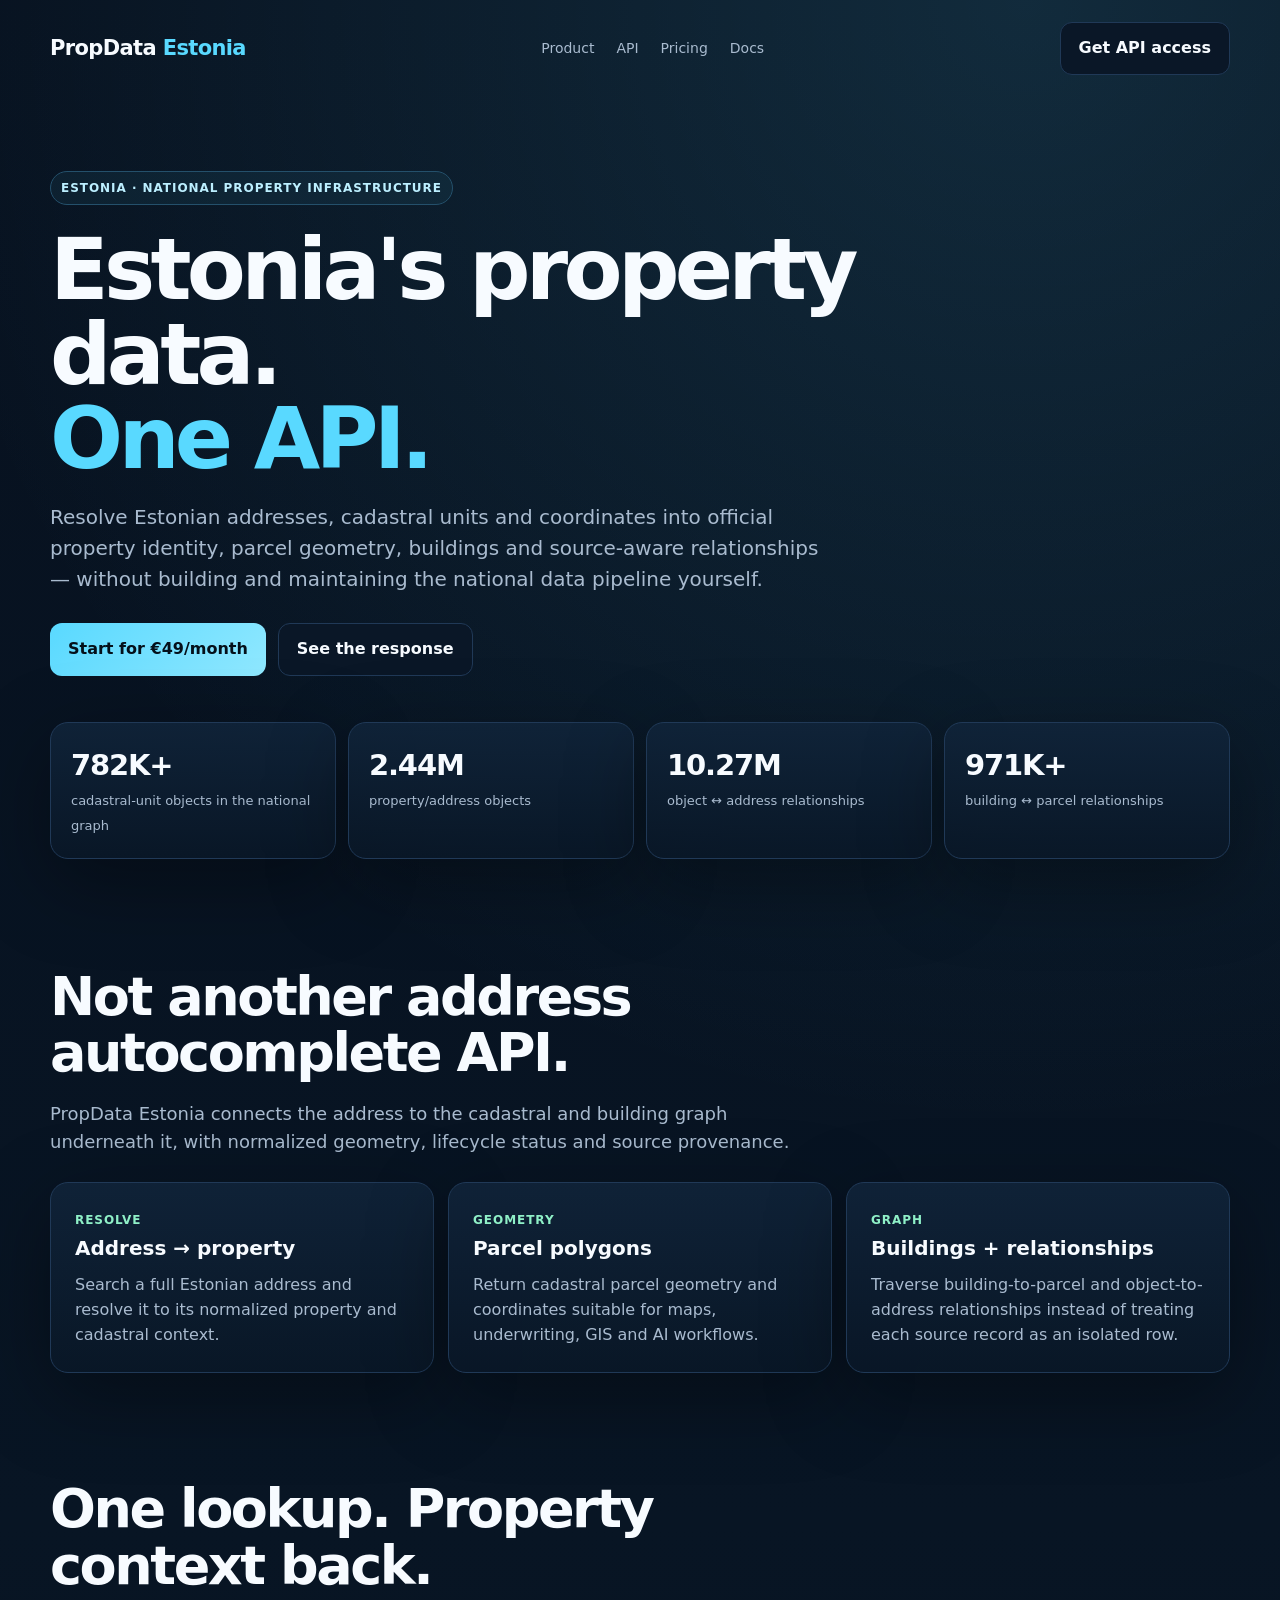
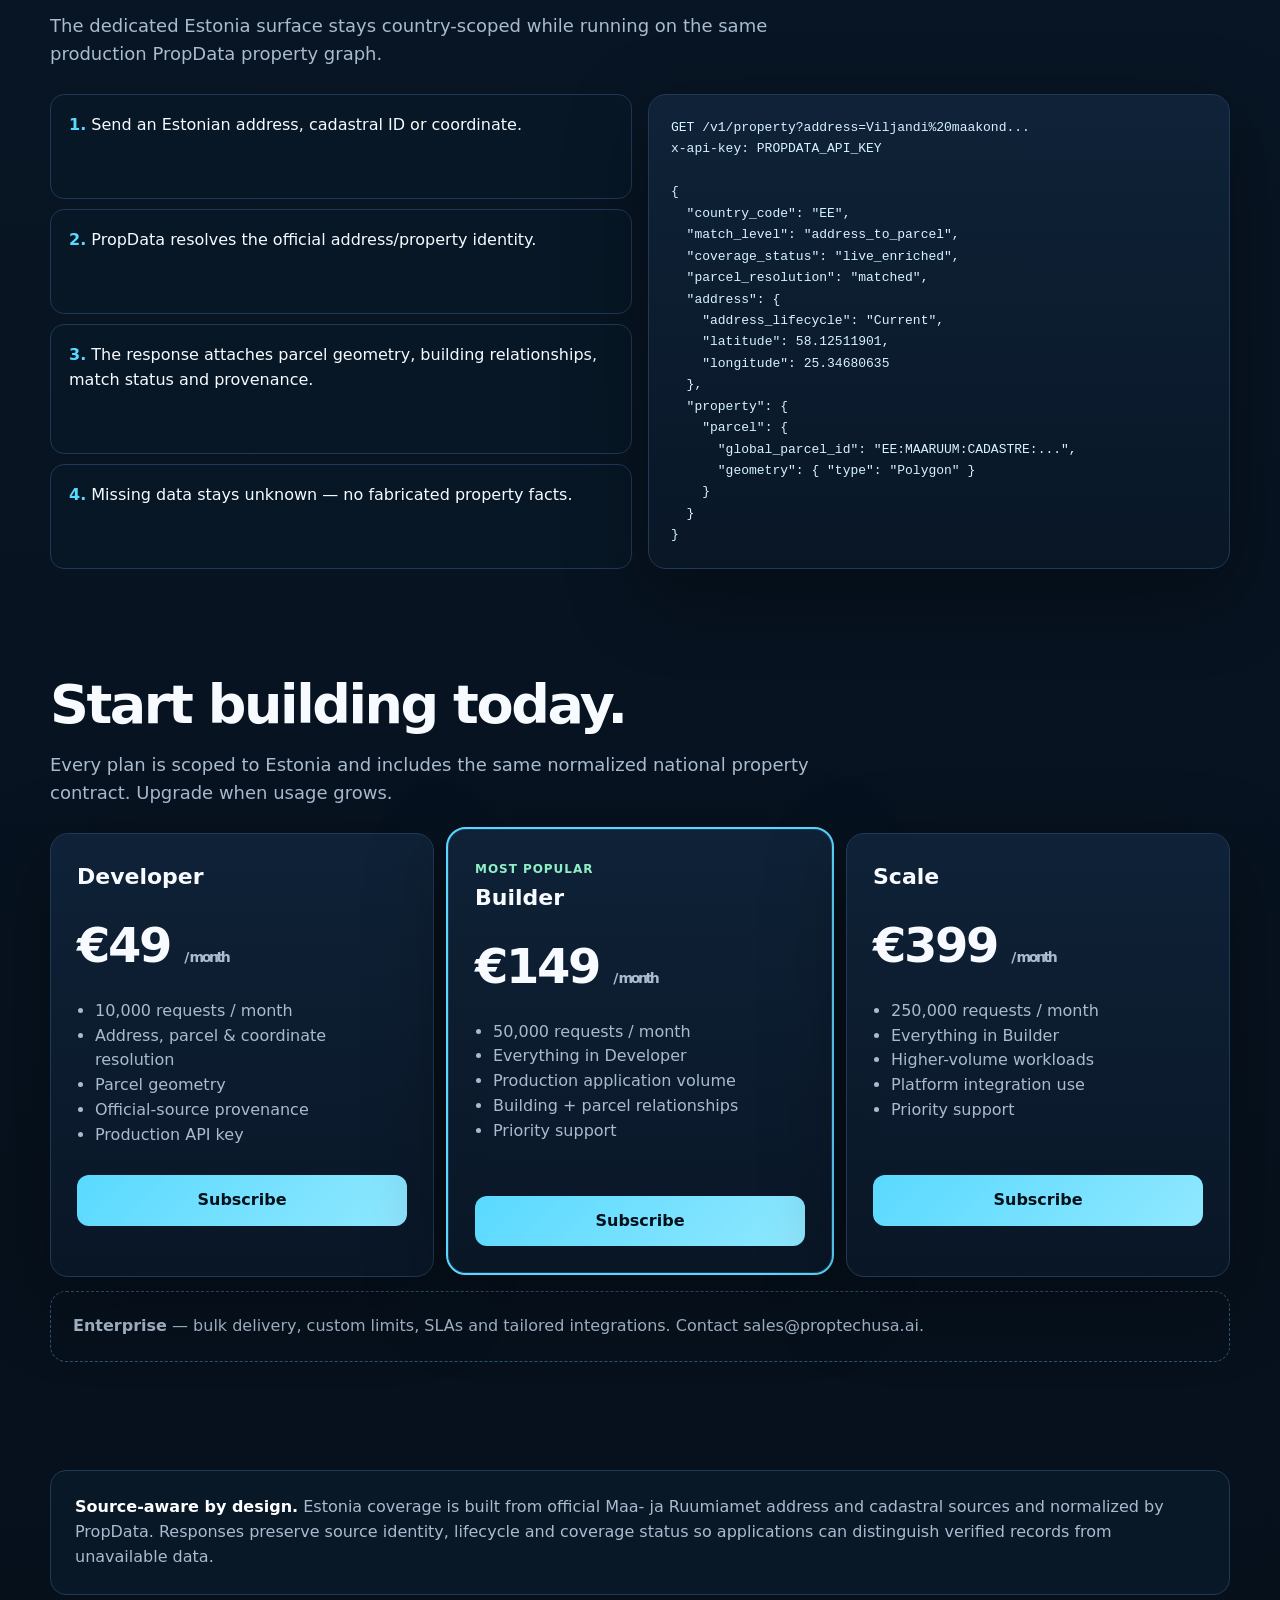
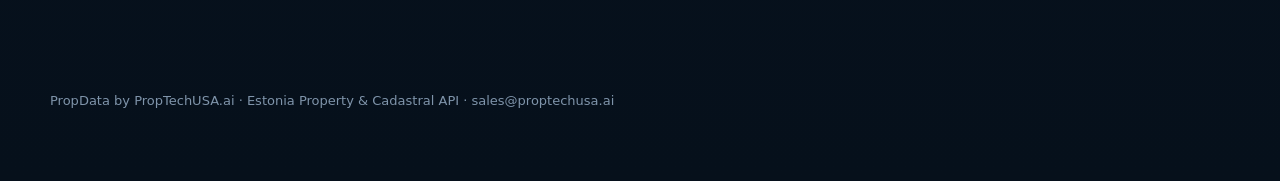
==== index.html @ f8e34073 "Launch standalone Estonia Property API site" ====
<!doctype html>
<html lang="en">
<head>
  <meta charset="utf-8">
  <meta name="viewport" content="width=device-width,initial-scale=1">
  <title>Estonia Property & Cadastral API | PropData</title>
  <meta name="description" content="Official-source Estonia property infrastructure: address, cadastral parcel, geometry, buildings and property relationships through one normalized API.">
  <style>
    :root{--bg:#07111f;--panel:#0c1a2b;--panel2:#10243a;--text:#f7fbff;--muted:#a9bbcf;--line:#203957;--accent:#59d9ff;--accent2:#8ff0c7;--shadow:0 24px 80px rgba(0,0,0,.34)}
    *{box-sizing:border-box}html{scroll-behavior:smooth}body{margin:0;background:radial-gradient(circle at 80% 0%,rgba(89,217,255,.13),transparent 32%),linear-gradient(180deg,#07111f 0%,#081524 45%,#06101b 100%);color:var(--text);font:16px/1.55 Inter,ui-sans-serif,system-ui,-apple-system,BlinkMacSystemFont,"Segoe UI",sans-serif}
    a{color:inherit;text-decoration:none}.wrap{width:min(1180px,calc(100% - 36px));margin:auto}.nav{display:flex;align-items:center;justify-content:space-between;padding:22px 0}.brand{font-weight:900;letter-spacing:-.03em;font-size:21px}.brand span{color:var(--accent)}.navlinks{display:flex;gap:22px;color:var(--muted);font-size:14px}.btn{display:inline-flex;align-items:center;justify-content:center;border-radius:12px;padding:13px 18px;font-weight:800;border:1px solid var(--line);background:#0a1727}.btn.primary{background:linear-gradient(135deg,var(--accent),#90e8ff);color:#04101a;border:0}.btn:hover{transform:translateY(-1px)}
    .hero{padding:74px 0 56px}.eyebrow{display:inline-flex;gap:8px;align-items:center;padding:7px 10px;border:1px solid #24506b;border-radius:999px;color:#bcefff;background:rgba(89,217,255,.06);font-size:12px;font-weight:800;letter-spacing:.08em;text-transform:uppercase}.hero h1{font-size:clamp(48px,7vw,86px);line-height:.98;letter-spacing:-.055em;max-width:950px;margin:22px 0}.hero h1 em{font-style:normal;color:var(--accent)}.sub{max-width:780px;color:var(--muted);font-size:20px}.actions{display:flex;gap:12px;flex-wrap:wrap;margin-top:28px}.metrics{display:grid;grid-template-columns:repeat(4,1fr);gap:12px;margin-top:46px}.metric,.card,.price,.codebox{background:linear-gradient(180deg,rgba(16,36,58,.88),rgba(9,23,39,.88));border:1px solid var(--line);border-radius:18px;box-shadow:var(--shadow)}.metric{padding:20px}.metric strong{display:block;font-size:29px;letter-spacing:-.04em}.metric span{color:var(--muted);font-size:13px}
    section{padding:54px 0}.sectionhead{max-width:760px;margin-bottom:26px}.sectionhead h2{font-size:clamp(34px,5vw,54px);letter-spacing:-.045em;line-height:1.05;margin:0 0 12px}.sectionhead p{color:var(--muted);font-size:18px}.grid3{display:grid;grid-template-columns:repeat(3,1fr);gap:14px}.card{padding:24px}.card h3{margin:2px 0 9px;font-size:20px}.card p{margin:0;color:var(--muted)}.tag{font-size:12px;color:var(--accent2);font-weight:800;text-transform:uppercase;letter-spacing:.08em}
    .demo{display:grid;grid-template-columns:1fr 1fr;gap:16px;align-items:stretch}.codebox{padding:22px;overflow:auto}.codebox pre{margin:0;color:#d7f3ff;font:13px/1.65 ui-monospace,SFMono-Regular,Menlo,monospace;white-space:pre-wrap}.flow{display:grid;gap:10px}.step{padding:18px;border:1px solid var(--line);border-radius:14px;background:rgba(8,24,40,.72)}.step b{color:var(--accent)}
    .pricing{display:grid;grid-template-columns:repeat(3,1fr);gap:14px}.price{padding:26px;position:relative}.price.pop{outline:2px solid var(--accent);transform:translateY(-4px)}.price h3{font-size:22px;margin:0}.amount{font-size:48px;font-weight:900;letter-spacing:-.05em;margin:14px 0 4px}.amount small{font-size:14px;color:var(--muted);font-weight:600}.price ul{padding-left:18px;color:var(--muted);min-height:152px}.price .btn{width:100%;margin-top:8px}.enterprise{margin-top:14px;padding:22px;border:1px dashed #315270;border-radius:16px;color:var(--muted)}
    .source{padding:24px;border:1px solid var(--line);border-radius:16px;background:#091827;color:var(--muted)}footer{padding:42px 0 70px;color:#7f94aa;font-size:13px}.success{display:none;margin-top:20px;padding:14px 16px;border:1px solid #2f765d;background:rgba(143,240,199,.08);border-radius:12px;color:#c9ffe8}
    @media(max-width:850px){.metrics,.grid3,.pricing,.demo{grid-template-columns:1fr 1fr}.navlinks{display:none}.hero{padding-top:42px}}@media(max-width:620px){.metrics,.grid3,.pricing,.demo{grid-template-columns:1fr}.hero h1{font-size:48px}.sub{font-size:17px}.price.pop{transform:none}}
  </style>
</head>
<body>
  <header class="wrap nav"><a class="brand" href="https://propdata.proptechusa.ai">PropData<span> Estonia</span></a><nav class="navlinks"><a href="#product">Product</a><a href="#api">API</a><a href="#pricing">Pricing</a><a href="https://propdata.proptechusa.ai/docs">Docs</a></nav><a class="btn" href="#pricing">Get API access</a></header>
  <main>
    <section class="wrap hero">
      <div class="eyebrow">ESTONIA · NATIONAL PROPERTY INFRASTRUCTURE</div>
      <h1>Estonia's property data.<br><em>One API.</em></h1>
      <p class="sub">Resolve Estonian addresses, cadastral units and coordinates into official property identity, parcel geometry, buildings and source-aware relationships — without building and maintaining the national data pipeline yourself.</p>
      <div class="actions"><a class="btn primary" href="#pricing">Start for €49/month</a><a class="btn" href="#api">See the response</a></div>
      <div id="success" class="success">Subscription received. Your Estonia API access is being provisioned under the selected plan.</div>
      <div class="metrics"><div class="metric"><strong>782K+</strong><span>cadastral-unit objects in the national graph</span></div><div class="metric"><strong>2.44M</strong><span>property/address objects</span></div><div class="metric"><strong>10.27M</strong><span>object ↔ address relationships</span></div><div class="metric"><strong>971K+</strong><span>building ↔ parcel relationships</span></div></div>
    </section>
    <section id="product" class="wrap">
      <div class="sectionhead"><h2>Not another address autocomplete API.</h2><p>PropData Estonia connects the address to the cadastral and building graph underneath it, with normalized geometry, lifecycle status and source provenance.</p></div>
      <div class="grid3"><article class="card"><span class="tag">Resolve</span><h3>Address → property</h3><p>Search a full Estonian address and resolve it to its normalized property and cadastral context.</p></article><article class="card"><span class="tag">Geometry</span><h3>Parcel polygons</h3><p>Return cadastral parcel geometry and coordinates suitable for maps, underwriting, GIS and AI workflows.</p></article><article class="card"><span class="tag">Graph</span><h3>Buildings + relationships</h3><p>Traverse building-to-parcel and object-to-address relationships instead of treating each source record as an isolated row.</p></article></div>
    </section>
    <section id="api" class="wrap">
      <div class="sectionhead"><h2>One lookup. Property context back.</h2><p>The dedicated Estonia surface stays country-scoped while running on the same production PropData property graph.</p></div>
      <div class="demo"><div class="flow"><div class="step"><b>1.</b> Send an Estonian address, cadastral ID or coordinate.</div><div class="step"><b>2.</b> PropData resolves the official address/property identity.</div><div class="step"><b>3.</b> The response attaches parcel geometry, building relationships, match status and provenance.</div><div class="step"><b>4.</b> Missing data stays unknown — no fabricated property facts.</div></div><div class="codebox"><pre>GET /v1/property?address=Viljandi%20maakond...
x-api-key: PROPDATA_API_KEY

{
  "country_code": "EE",
  "match_level": "address_to_parcel",
  "coverage_status": "live_enriched",
  "parcel_resolution": "matched",
  "address": {
    "address_lifecycle": "Current",
    "latitude": 58.12511901,
    "longitude": 25.34680635
  },
  "property": {
    "parcel": {
      "global_parcel_id": "EE:MAARUUM:CADASTRE:...",
      "geometry": { "type": "Polygon" }
    }
  }
}</pre></div></div>
    </section>
    <section id="pricing" class="wrap">
      <div class="sectionhead"><h2>Start building today.</h2><p>Every plan is scoped to Estonia and includes the same normalized national property contract. Upgrade when usage grows.</p></div>
      <div class="pricing">
        <article class="price"><h3>Developer</h3><div class="amount">€49 <small>/ month</small></div><ul><li>10,000 requests / month</li><li>Address, parcel & coordinate resolution</li><li>Parcel geometry</li><li>Official-source provenance</li><li>Production API key</li></ul><a class="btn primary" href="https://buy.stripe.com/7sYaEXgmO42ag8d2gb7wA07">Subscribe</a></article>
        <article class="price pop"><span class="tag">Most popular</span><h3>Builder</h3><div class="amount">€149 <small>/ month</small></div><ul><li>50,000 requests / month</li><li>Everything in Developer</li><li>Production application volume</li><li>Building + parcel relationships</li><li>Priority support</li></ul><a class="btn primary" href="https://buy.stripe.com/bJefZh0nQeGOaNTcUP7wA08">Subscribe</a></article>
        <article class="price"><h3>Scale</h3><div class="amount">€399 <small>/ month</small></div><ul><li>250,000 requests / month</li><li>Everything in Builder</li><li>Higher-volume workloads</li><li>Platform integration use</li><li>Priority support</li></ul><a class="btn primary" href="https://buy.stripe.com/eVq6oH3A256e3lr9ID7wA09">Subscribe</a></article>
      </div>
      <div class="enterprise"><strong>Enterprise</strong> — bulk delivery, custom limits, SLAs and tailored integrations. Contact <a href="mailto:sales@proptechusa.ai">sales@proptechusa.ai</a>.</div>
    </section>
    <section class="wrap"><div class="source"><strong style="color:#fff">Source-aware by design.</strong> Estonia coverage is built from official Maa- ja Ruumiamet address and cadastral sources and normalized by PropData. Responses preserve source identity, lifecycle and coverage status so applications can distinguish verified records from unavailable data.</div></section>
  </main>
  <footer class="wrap">PropData by PropTechUSA.ai · Estonia Property & Cadastral API · sales@proptechusa.ai</footer>
  <script>const p=new URLSearchParams(location.search);if(p.get('success')==='1')document.getElementById('success').style.display='block';</script>
</body>
</html>
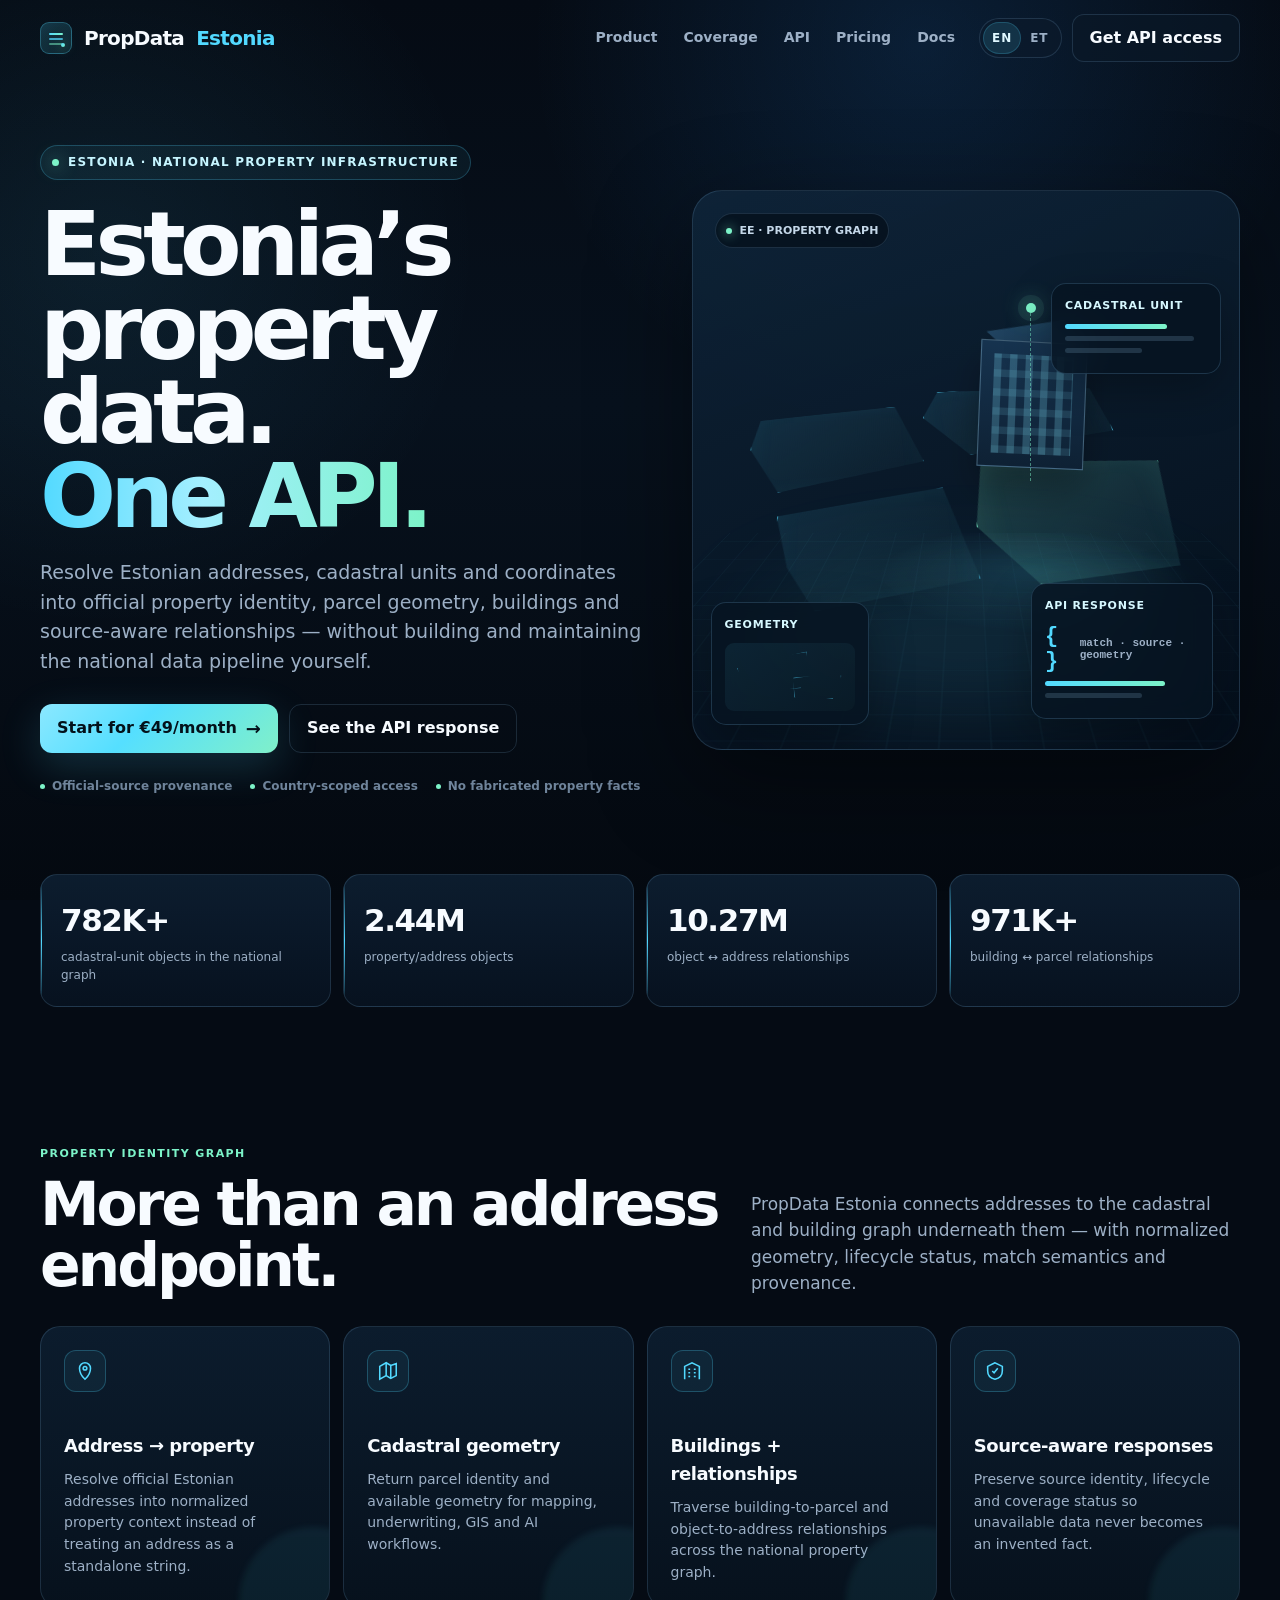
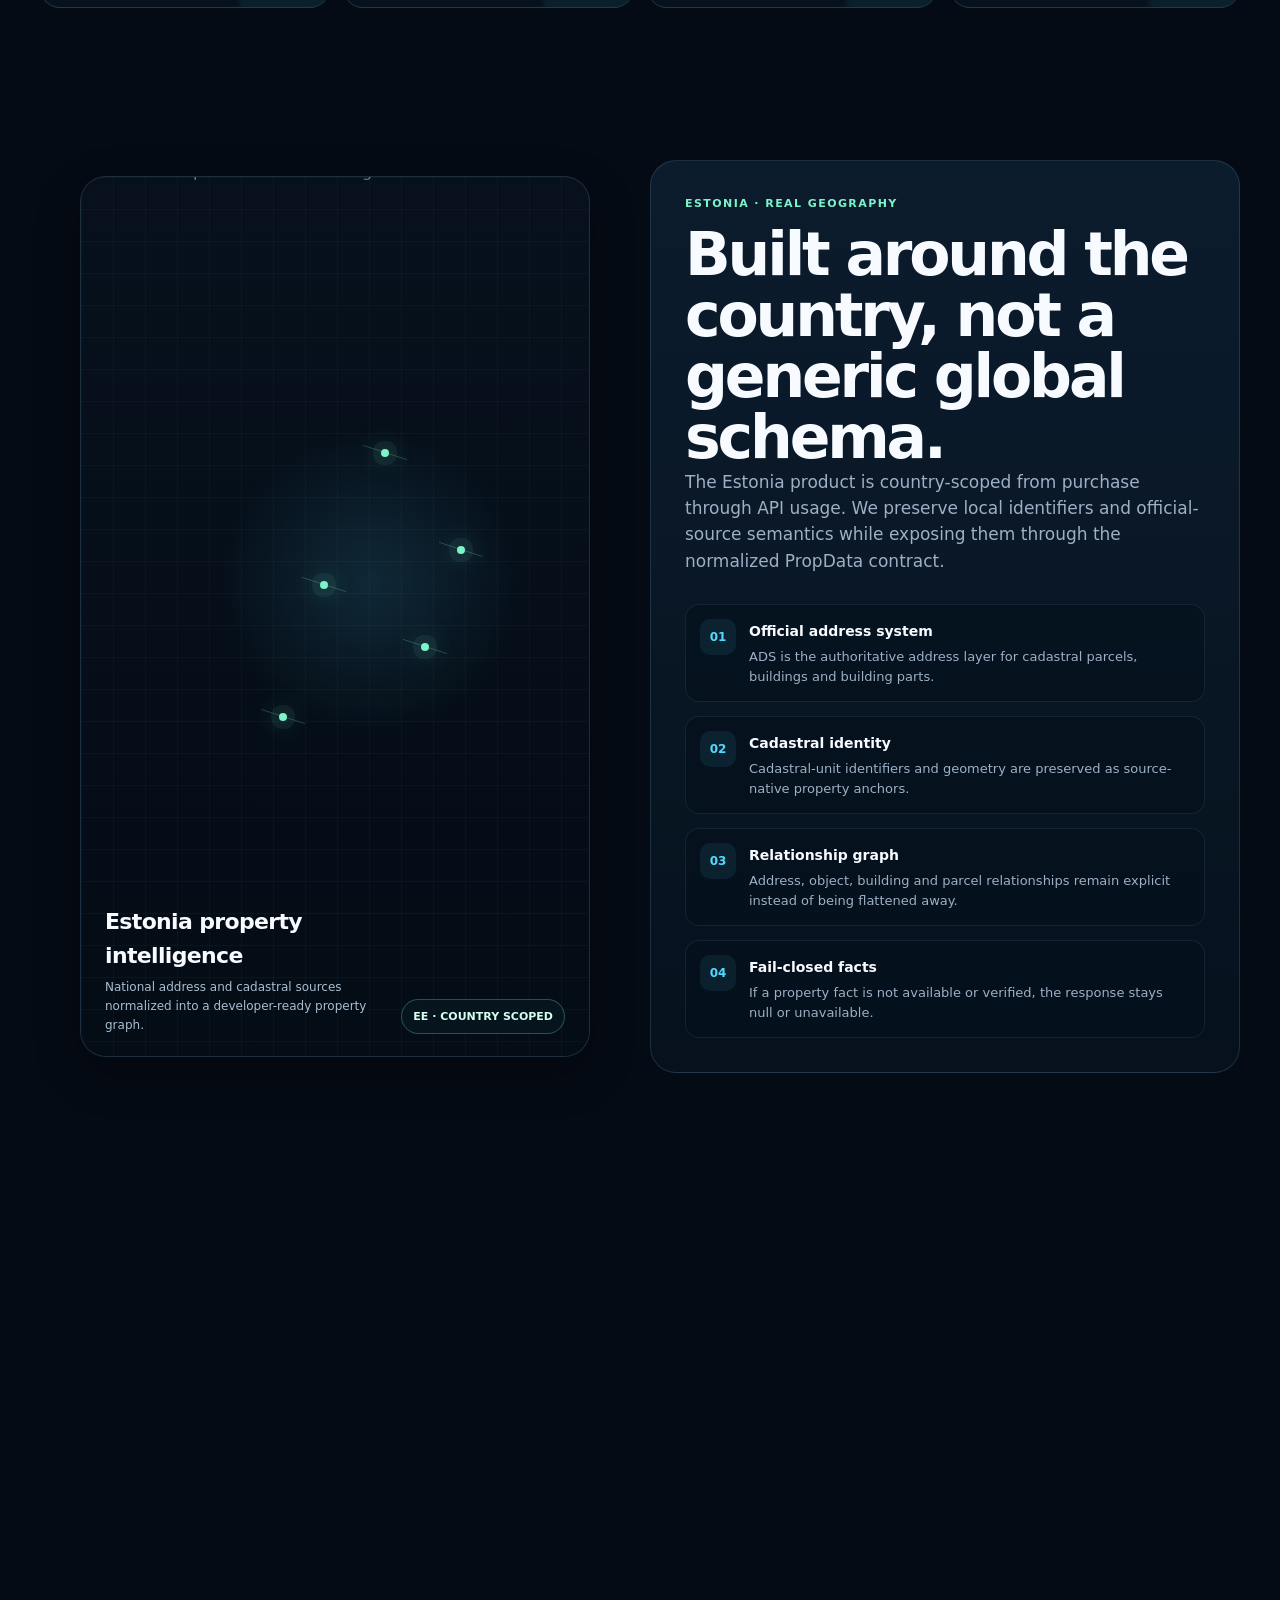
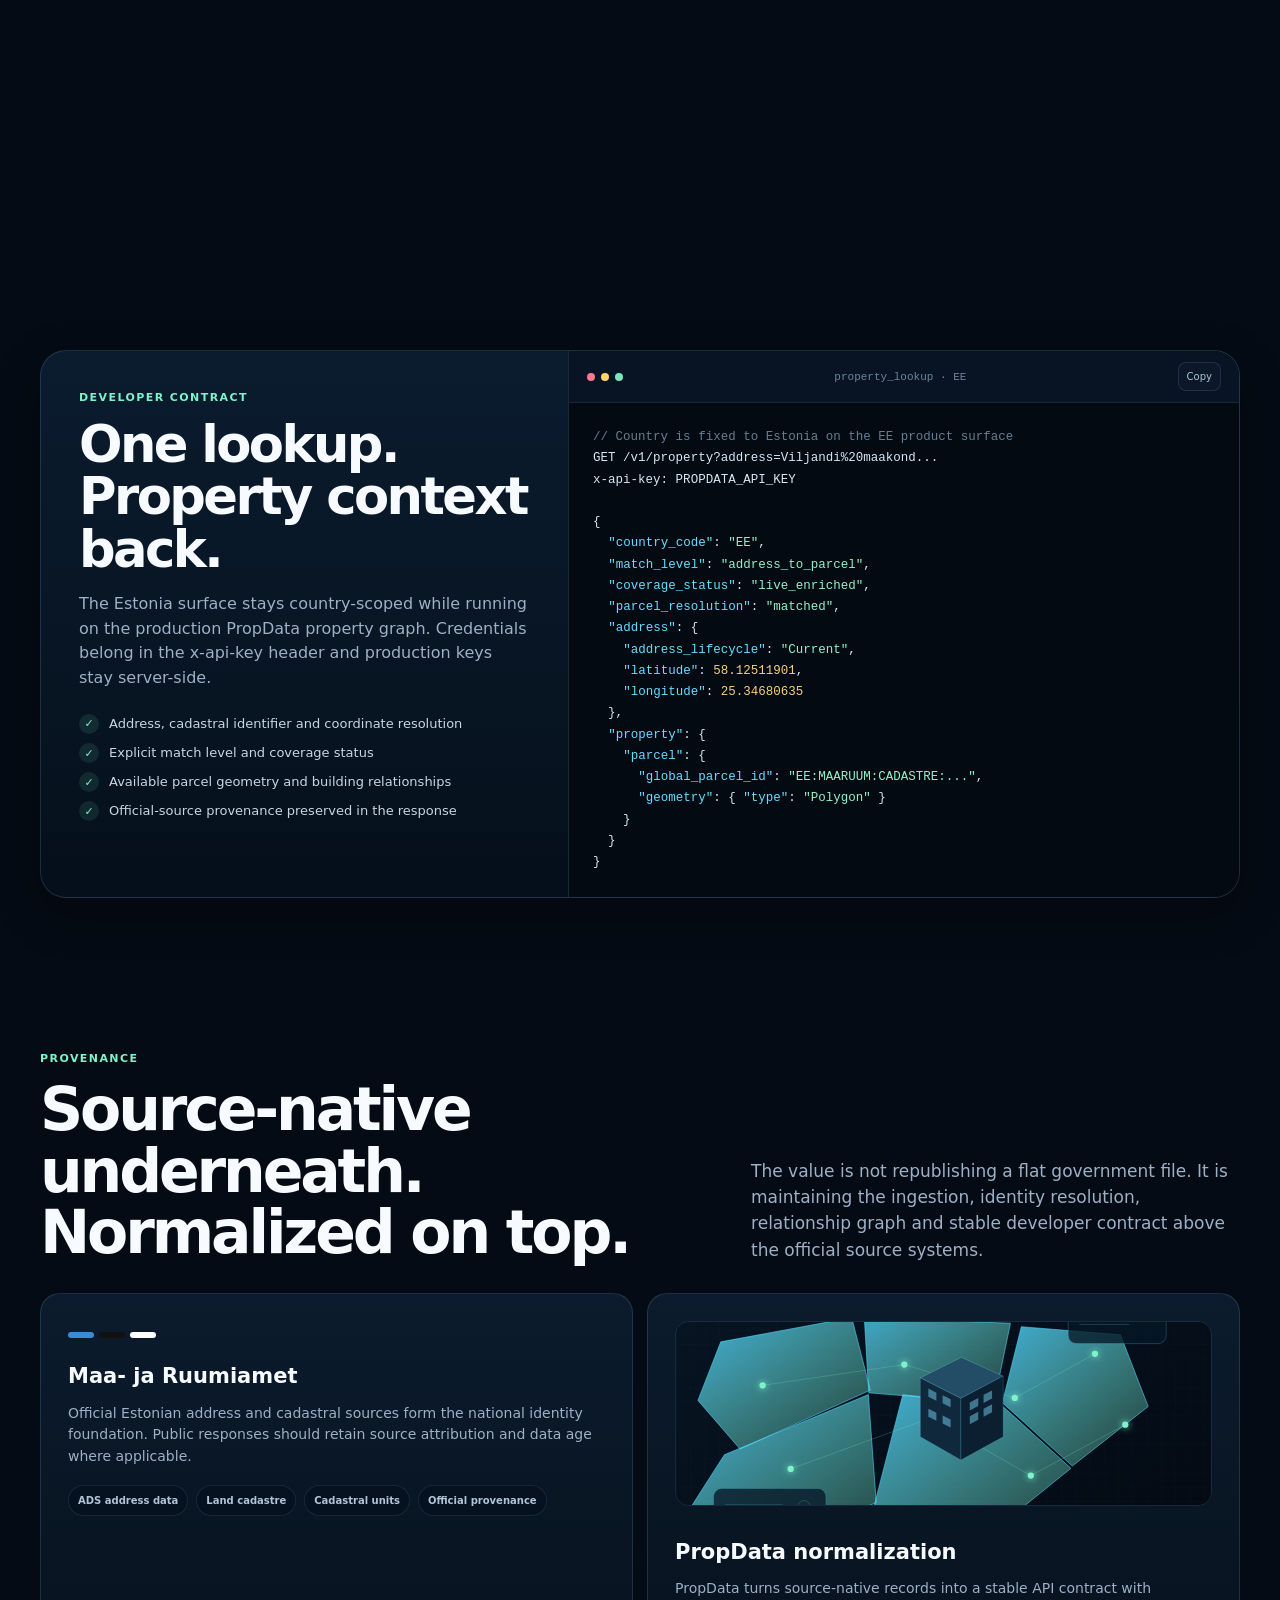
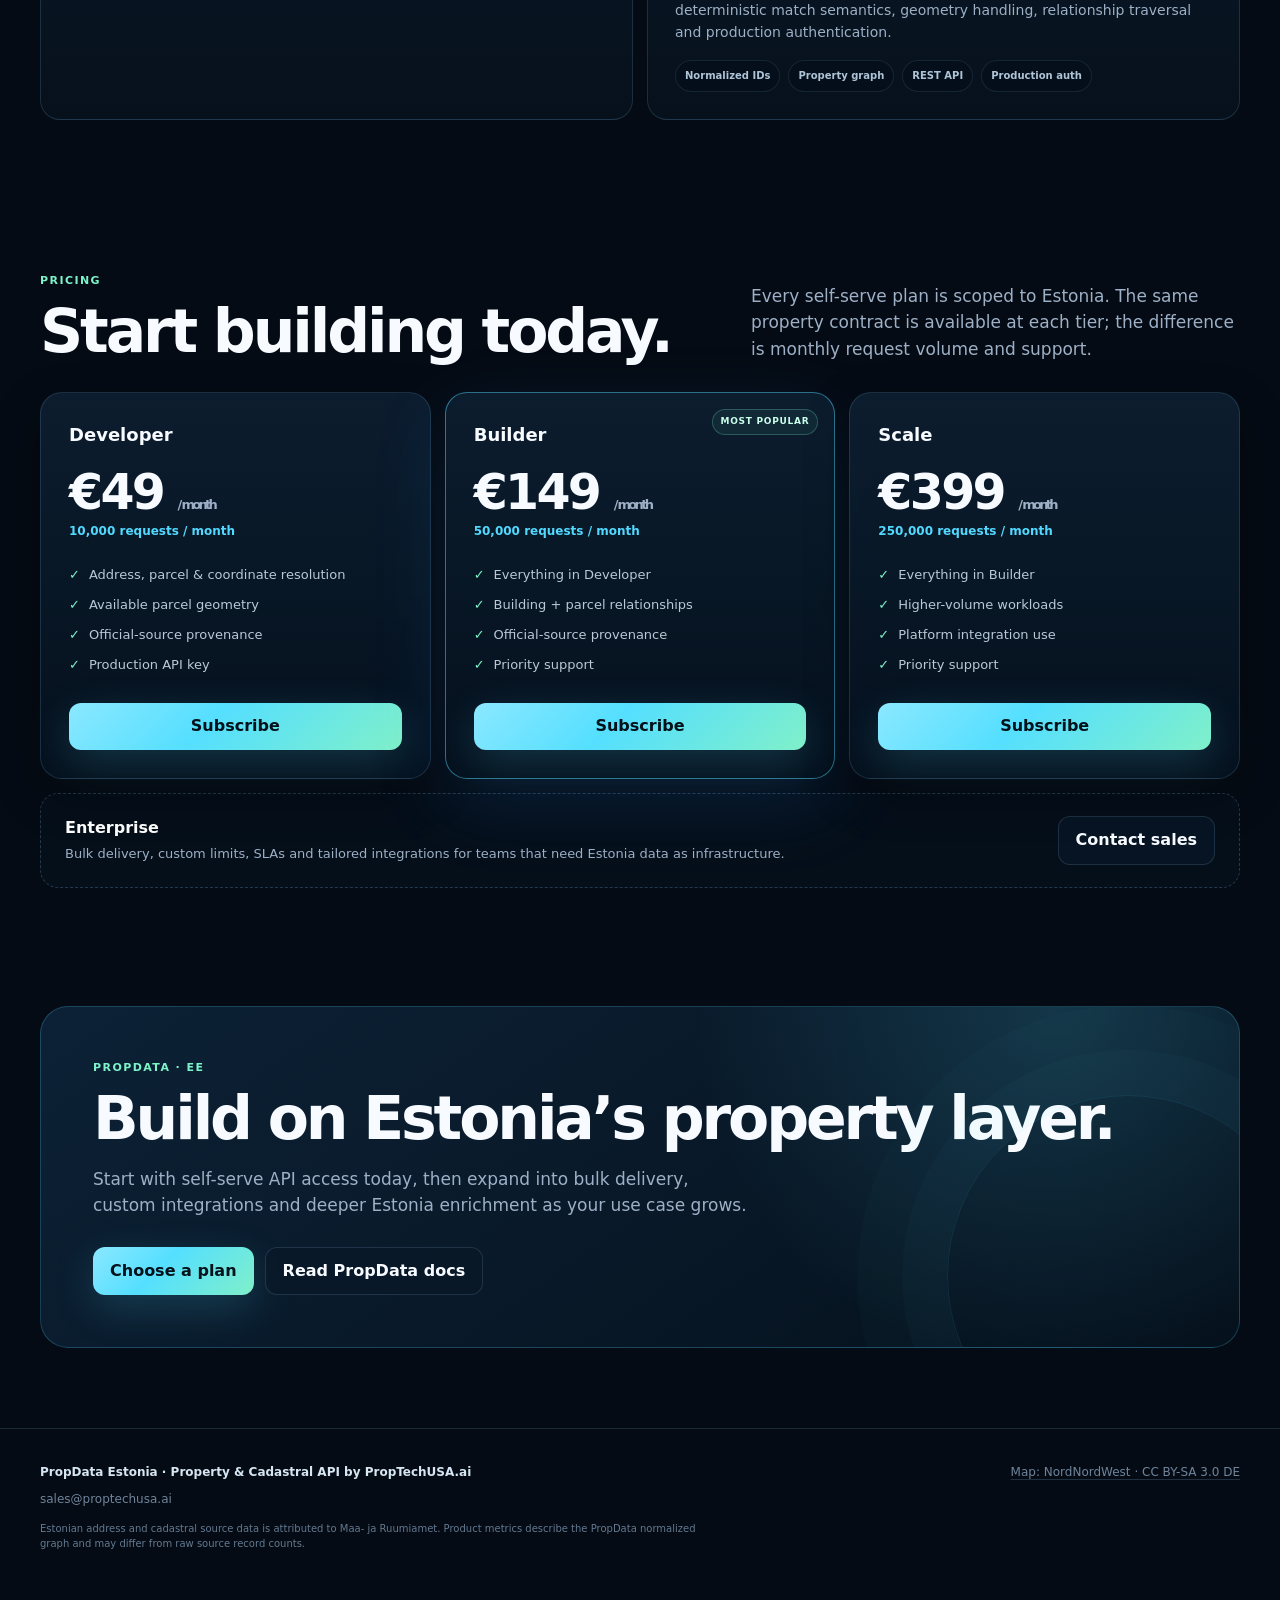
==== commit 9b5496fd: "Rebuild Estonia site as bilingual world-class product surface" ====
--- a/index.html
+++ b/index.html
@@ -4,69 +4,179 @@
   <meta charset="utf-8">
   <meta name="viewport" content="width=device-width,initial-scale=1">
   <title>Estonia Property & Cadastral API | PropData</title>
-  <meta name="description" content="Official-source Estonia property infrastructure: address, cadastral parcel, geometry, buildings and property relationships through one normalized API.">
-  <style>
-    :root{--bg:#07111f;--panel:#0c1a2b;--panel2:#10243a;--text:#f7fbff;--muted:#a9bbcf;--line:#203957;--accent:#59d9ff;--accent2:#8ff0c7;--shadow:0 24px 80px rgba(0,0,0,.34)}
-    *{box-sizing:border-box}html{scroll-behavior:smooth}body{margin:0;background:radial-gradient(circle at 80% 0%,rgba(89,217,255,.13),transparent 32%),linear-gradient(180deg,#07111f 0%,#081524 45%,#06101b 100%);color:var(--text);font:16px/1.55 Inter,ui-sans-serif,system-ui,-apple-system,BlinkMacSystemFont,"Segoe UI",sans-serif}
-    a{color:inherit;text-decoration:none}.wrap{width:min(1180px,calc(100% - 36px));margin:auto}.nav{display:flex;align-items:center;justify-content:space-between;padding:22px 0}.brand{font-weight:900;letter-spacing:-.03em;font-size:21px}.brand span{color:var(--accent)}.navlinks{display:flex;gap:22px;color:var(--muted);font-size:14px}.btn{display:inline-flex;align-items:center;justify-content:center;border-radius:12px;padding:13px 18px;font-weight:800;border:1px solid var(--line);background:#0a1727}.btn.primary{background:linear-gradient(135deg,var(--accent),#90e8ff);color:#04101a;border:0}.btn:hover{transform:translateY(-1px)}
-    .hero{padding:74px 0 56px}.eyebrow{display:inline-flex;gap:8px;align-items:center;padding:7px 10px;border:1px solid #24506b;border-radius:999px;color:#bcefff;background:rgba(89,217,255,.06);font-size:12px;font-weight:800;letter-spacing:.08em;text-transform:uppercase}.hero h1{font-size:clamp(48px,7vw,86px);line-height:.98;letter-spacing:-.055em;max-width:950px;margin:22px 0}.hero h1 em{font-style:normal;color:var(--accent)}.sub{max-width:780px;color:var(--muted);font-size:20px}.actions{display:flex;gap:12px;flex-wrap:wrap;margin-top:28px}.metrics{display:grid;grid-template-columns:repeat(4,1fr);gap:12px;margin-top:46px}.metric,.card,.price,.codebox{background:linear-gradient(180deg,rgba(16,36,58,.88),rgba(9,23,39,.88));border:1px solid var(--line);border-radius:18px;box-shadow:var(--shadow)}.metric{padding:20px}.metric strong{display:block;font-size:29px;letter-spacing:-.04em}.metric span{color:var(--muted);font-size:13px}
-    section{padding:54px 0}.sectionhead{max-width:760px;margin-bottom:26px}.sectionhead h2{font-size:clamp(34px,5vw,54px);letter-spacing:-.045em;line-height:1.05;margin:0 0 12px}.sectionhead p{color:var(--muted);font-size:18px}.grid3{display:grid;grid-template-columns:repeat(3,1fr);gap:14px}.card{padding:24px}.card h3{margin:2px 0 9px;font-size:20px}.card p{margin:0;color:var(--muted)}.tag{font-size:12px;color:var(--accent2);font-weight:800;text-transform:uppercase;letter-spacing:.08em}
-    .demo{display:grid;grid-template-columns:1fr 1fr;gap:16px;align-items:stretch}.codebox{padding:22px;overflow:auto}.codebox pre{margin:0;color:#d7f3ff;font:13px/1.65 ui-monospace,SFMono-Regular,Menlo,monospace;white-space:pre-wrap}.flow{display:grid;gap:10px}.step{padding:18px;border:1px solid var(--line);border-radius:14px;background:rgba(8,24,40,.72)}.step b{color:var(--accent)}
-    .pricing{display:grid;grid-template-columns:repeat(3,1fr);gap:14px}.price{padding:26px;position:relative}.price.pop{outline:2px solid var(--accent);transform:translateY(-4px)}.price h3{font-size:22px;margin:0}.amount{font-size:48px;font-weight:900;letter-spacing:-.05em;margin:14px 0 4px}.amount small{font-size:14px;color:var(--muted);font-weight:600}.price ul{padding-left:18px;color:var(--muted);min-height:152px}.price .btn{width:100%;margin-top:8px}.enterprise{margin-top:14px;padding:22px;border:1px dashed #315270;border-radius:16px;color:var(--muted)}
-    .source{padding:24px;border:1px solid var(--line);border-radius:16px;background:#091827;color:var(--muted)}footer{padding:42px 0 70px;color:#7f94aa;font-size:13px}.success{display:none;margin-top:20px;padding:14px 16px;border:1px solid #2f765d;background:rgba(143,240,199,.08);border-radius:12px;color:#c9ffe8}
-    @media(max-width:850px){.metrics,.grid3,.pricing,.demo{grid-template-columns:1fr 1fr}.navlinks{display:none}.hero{padding-top:42px}}@media(max-width:620px){.metrics,.grid3,.pricing,.demo{grid-template-columns:1fr}.hero h1{font-size:48px}.sub{font-size:17px}.price.pop{transform:none}}
-  </style>
+  <meta name="description" content="Official-source Estonia property infrastructure: addresses, cadastral units, geometry, buildings and relationships through one normalized API.">
+  <meta name="theme-color" content="#050b14">
+  <meta name="robots" content="index,follow">
+  <link rel="canonical" href="https://ee.proptechusa.ai/">
+  <link rel="alternate" hreflang="en" href="https://ee.proptechusa.ai/?lang=en">
+  <link rel="alternate" hreflang="et" href="https://ee.proptechusa.ai/?lang=et">
+  <link rel="alternate" hreflang="x-default" href="https://ee.proptechusa.ai/">
+  <meta property="og:type" content="website">
+  <meta property="og:title" content="Estonia Property & Cadastral API | PropData">
+  <meta property="og:description" content="Resolve Estonian addresses, cadastral units and coordinates into normalized property context with provenance.">
+  <meta property="og:url" content="https://ee.proptechusa.ai/">
+  <link rel="stylesheet" href="/site.css">
+  <script type="application/ld+json">{"@context":"https://schema.org","@type":"SoftwareApplication","name":"PropData Estonia Property & Cadastral API","applicationCategory":"DeveloperApplication","operatingSystem":"Web API","description":"Estonia property and cadastral data API with address, parcel, geometry, building relationship and provenance-aware responses.","offers":[{"@type":"Offer","name":"Developer","price":"49","priceCurrency":"EUR"},{"@type":"Offer","name":"Builder","price":"149","priceCurrency":"EUR"},{"@type":"Offer","name":"Scale","price":"399","priceCurrency":"EUR"}],"provider":{"@type":"Organization","name":"PropTechUSA.ai"}}</script>
 </head>
 <body>
-  <header class="wrap nav"><a class="brand" href="https://propdata.proptechusa.ai">PropData<span> Estonia</span></a><nav class="navlinks"><a href="#product">Product</a><a href="#api">API</a><a href="#pricing">Pricing</a><a href="https://propdata.proptechusa.ai/docs">Docs</a></nav><a class="btn" href="#pricing">Get API access</a></header>
-  <main>
-    <section class="wrap hero">
-      <div class="eyebrow">ESTONIA · NATIONAL PROPERTY INFRASTRUCTURE</div>
-      <h1>Estonia's property data.<br><em>One API.</em></h1>
-      <p class="sub">Resolve Estonian addresses, cadastral units and coordinates into official property identity, parcel geometry, buildings and source-aware relationships — without building and maintaining the national data pipeline yourself.</p>
-      <div class="actions"><a class="btn primary" href="#pricing">Start for €49/month</a><a class="btn" href="#api">See the response</a></div>
-      <div id="success" class="success">Subscription received. Your Estonia API access is being provisioned under the selected plan.</div>
-      <div class="metrics"><div class="metric"><strong>782K+</strong><span>cadastral-unit objects in the national graph</span></div><div class="metric"><strong>2.44M</strong><span>property/address objects</span></div><div class="metric"><strong>10.27M</strong><span>object ↔ address relationships</span></div><div class="metric"><strong>971K+</strong><span>building ↔ parcel relationships</span></div></div>
+  <div class="nav-shell">
+    <header class="wrap nav">
+      <a class="brand" href="#top" aria-label="PropData Estonia home"><span class="brand-mark" aria-hidden="true"></span>PropData <span>Estonia</span></a>
+      <nav class="nav-links" aria-label="Primary">
+        <a href="#product" data-i18n="nav_product">Product</a>
+        <a href="#coverage" data-i18n="nav_coverage">Coverage</a>
+        <a href="#api" data-i18n="nav_api">API</a>
+        <a href="#pricing" data-i18n="nav_pricing">Pricing</a>
+        <a href="https://propdata.proptechusa.ai/docs" data-i18n="nav_docs">Docs</a>
+      </nav>
+      <div class="nav-actions">
+        <div class="lang-switch" aria-label="Language">
+          <button class="lang-btn active" data-lang="en" type="button">EN</button>
+          <button class="lang-btn" data-lang="et" type="button">ET</button>
+        </div>
+        <a class="btn" href="#pricing" data-i18n="nav_access">Get API access</a>
+      </div>
+    </header>
+  </div>
+
+  <main id="top">
+    <section class="hero wrap">
+      <div class="hero-grid">
+        <div class="reveal visible">
+          <div class="eyebrow"><span class="eyebrow-dot"></span><span data-i18n="hero_badge">ESTONIA · NATIONAL PROPERTY INFRASTRUCTURE</span></div>
+          <h1 data-i18n-html="hero_title">Estonia’s property data.<br><em>One API.</em></h1>
+          <p class="hero-copy" data-i18n="hero_copy">Resolve Estonian addresses, cadastral units and coordinates into official property identity, parcel geometry, buildings and source-aware relationships — without building and maintaining the national data pipeline yourself.</p>
+          <div class="hero-actions">
+            <a class="btn primary" href="#pricing"><span data-i18n="hero_start">Start for €49/month</span><span class="arrow">→</span></a>
+            <a class="btn ghost" href="#api" data-i18n="hero_response">See the API response</a>
+          </div>
+          <div id="success" class="success-banner" data-i18n="success">Subscription received. Your Estonia API access is being provisioned under the selected plan.</div>
+          <div class="microproof"><span data-i18n="hero_proof1">Official-source provenance</span><span data-i18n="hero_proof2">Country-scoped access</span><span data-i18n="hero_proof3">No fabricated property facts</span></div>
+        </div>
+
+        <div class="hero-art reveal" aria-label="Illustration of cadastral parcels, a building and structured property data">
+          <div class="art-badge"><i></i>EE · PROPERTY GRAPH</div>
+          <div class="parcel-stage" aria-hidden="true"><div class="parcel p1"></div><div class="parcel p2"></div><div class="parcel p3"></div><div class="parcel p4 hot"></div><div class="building"><div class="roof"></div><div class="front"></div></div></div>
+          <span class="building-pin" aria-hidden="true"></span>
+          <div class="data-card c1"><strong>CADASTRAL UNIT</strong><div class="line hot" style="width:72%"></div><div class="line" style="width:91%"></div><div class="line" style="width:54%"></div></div>
+          <div class="data-card c2"><strong>GEOMETRY</strong><div class="mini-map"></div></div>
+          <div class="data-card c3"><strong>API RESPONSE</strong><div class="api-glyph">{ } <span>match · source · geometry</span></div><div class="line hot" style="width:78%"></div><div class="line" style="width:63%"></div></div>
+        </div>
+      </div>
     </section>
-    <section id="product" class="wrap">
-      <div class="sectionhead"><h2>Not another address autocomplete API.</h2><p>PropData Estonia connects the address to the cadastral and building graph underneath it, with normalized geometry, lifecycle status and source provenance.</p></div>
-      <div class="grid3"><article class="card"><span class="tag">Resolve</span><h3>Address → property</h3><p>Search a full Estonian address and resolve it to its normalized property and cadastral context.</p></article><article class="card"><span class="tag">Geometry</span><h3>Parcel polygons</h3><p>Return cadastral parcel geometry and coordinates suitable for maps, underwriting, GIS and AI workflows.</p></article><article class="card"><span class="tag">Graph</span><h3>Buildings + relationships</h3><p>Traverse building-to-parcel and object-to-address relationships instead of treating each source record as an isolated row.</p></article></div>
+
+    <section class="wrap stats reveal" aria-label="Estonia graph metrics">
+      <div class="stat"><strong>782K+</strong><span data-i18n="stat1">cadastral-unit objects in the national graph</span></div>
+      <div class="stat"><strong>2.44M</strong><span data-i18n="stat2">property/address objects</span></div>
+      <div class="stat"><strong>10.27M</strong><span data-i18n="stat3">object ↔ address relationships</span></div>
+      <div class="stat"><strong>971K+</strong><span data-i18n="stat4">building ↔ parcel relationships</span></div>
     </section>
-    <section id="api" class="wrap">
-      <div class="sectionhead"><h2>One lookup. Property context back.</h2><p>The dedicated Estonia surface stays country-scoped while running on the same production PropData property graph.</p></div>
-      <div class="demo"><div class="flow"><div class="step"><b>1.</b> Send an Estonian address, cadastral ID or coordinate.</div><div class="step"><b>2.</b> PropData resolves the official address/property identity.</div><div class="step"><b>3.</b> The response attaches parcel geometry, building relationships, match status and provenance.</div><div class="step"><b>4.</b> Missing data stays unknown — no fabricated property facts.</div></div><div class="codebox"><pre>GET /v1/property?address=Viljandi%20maakond...
+
+    <section id="product" class="section wrap">
+      <div class="section-head reveal">
+        <div><div class="section-kicker" data-i18n="product_kicker">PROPERTY IDENTITY GRAPH</div><h2 data-i18n="product_title">More than an address endpoint.</h2></div>
+        <p data-i18n="product_copy">PropData Estonia connects addresses to the cadastral and building graph underneath them — with normalized geometry, lifecycle status, match semantics and provenance.</p>
+      </div>
+      <div class="feature-grid">
+        <article class="feature reveal"><div class="iconbox"><svg viewBox="0 0 24 24"><path d="M12 21s6-5.4 6-12a6 6 0 1 0-12 0c0 6.6 6 12 6 12Z"/><circle cx="12" cy="9" r="2"/></svg></div><h3 data-i18n="f1_title">Address → property</h3><p data-i18n="f1_copy">Resolve official Estonian addresses into normalized property context instead of treating an address as a standalone string.</p></article>
+        <article class="feature reveal"><div class="iconbox"><svg viewBox="0 0 24 24"><path d="m3 7 7-4 5 3 6-2v13l-6 3-5-3-7 4Z"/><path d="M10 3v14M15 6v14"/></svg></div><h3 data-i18n="f2_title">Cadastral geometry</h3><p data-i18n="f2_copy">Return parcel identity and available geometry for mapping, underwriting, GIS and AI workflows.</p></article>
+        <article class="feature reveal"><div class="iconbox"><svg viewBox="0 0 24 24"><path d="M4 21V7l8-4 8 4v14"/><path d="M8 10h2m4 0h2m-8 4h2m4 0h2m-8 4h2m4 0h2"/></svg></div><h3 data-i18n="f3_title">Buildings + relationships</h3><p data-i18n="f3_copy">Traverse building-to-parcel and object-to-address relationships across the national property graph.</p></article>
+        <article class="feature reveal"><div class="iconbox"><svg viewBox="0 0 24 24"><path d="M12 3 4 7v5c0 5 3.4 8 8 9 4.6-1 8-4 8-9V7Z"/><path d="m9 12 2 2 4-5"/></svg></div><h3 data-i18n="f4_title">Source-aware responses</h3><p data-i18n="f4_copy">Preserve source identity, lifecycle and coverage status so unavailable data never becomes an invented fact.</p></article>
+      </div>
+    </section>
+
+    <section id="coverage" class="section wrap">
+      <div class="split">
+        <figure class="coverage-card reveal">
+          <img src="https://upload.wikimedia.org/wikipedia/commons/8/8c/Estonia_adm_location_map.svg" alt="Accurate map of Estonia including islands" loading="lazy">
+          <span class="map-node n1"></span><span class="map-node n2"></span><span class="map-node n3"></span><span class="map-node n4"></span><span class="map-node n5"></span>
+          <figcaption class="coverage-caption"><div><strong data-i18n="map_title">Estonia property intelligence</strong><span data-i18n="map_copy">National address and cadastral sources normalized into a developer-ready property graph.</span></div><div class="coverage-pill" data-i18n="map_pill">EE · COUNTRY SCOPED</div></figcaption>
+        </figure>
+        <div class="split-copy reveal">
+          <div class="section-kicker" data-i18n="coverage_kicker">ESTONIA · REAL GEOGRAPHY</div>
+          <h2 data-i18n="coverage_title">Built around the country, not a generic global schema.</h2>
+          <p data-i18n="coverage_copy">The Estonia product is country-scoped from purchase through API usage. We preserve local identifiers and official-source semantics while exposing them through the normalized PropData contract.</p>
+          <div class="proof-list">
+            <div class="proof-item"><div class="proof-num">01</div><div><b data-i18n="proof1_title">Official address system</b><p data-i18n="proof1_copy">ADS is the authoritative address layer for cadastral parcels, buildings and building parts.</p></div></div>
+            <div class="proof-item"><div class="proof-num">02</div><div><b data-i18n="proof2_title">Cadastral identity</b><p data-i18n="proof2_copy">Cadastral-unit identifiers and geometry are preserved as source-native property anchors.</p></div></div>
+            <div class="proof-item"><div class="proof-num">03</div><div><b data-i18n="proof3_title">Relationship graph</b><p data-i18n="proof3_copy">Address, object, building and parcel relationships remain explicit instead of being flattened away.</p></div></div>
+            <div class="proof-item"><div class="proof-num">04</div><div><b data-i18n="proof4_title">Fail-closed facts</b><p data-i18n="proof4_copy">If a property fact is not available or verified, the response stays null or unavailable.</p></div></div>
+          </div>
+        </div>
+      </div>
+    </section>
+
+    <section class="section wrap">
+      <div class="section-head reveal"><div><div class="section-kicker" data-i18n="arch_kicker">HOW IT WORKS</div><h2 data-i18n="arch_title">From an Estonian address to structured property context.</h2></div><p data-i18n="arch_copy">The API resolves source-native records into one consistent response without hiding the underlying match and provenance signals.</p></div>
+      <div class="architecture reveal">
+        <div class="arch-grid">
+          <article class="arch-step"><div class="big-icon"><div class="pin-shape"></div></div><small data-i18n="a1">Input</small><h3 data-i18n="a1_title">Address or coordinate</h3><p data-i18n="a1_copy">Send an address, cadastral identifier or latitude/longitude.</p></article>
+          <article class="arch-step"><div class="big-icon"><div class="parcel-icon"></div></div><small data-i18n="a2">Resolve</small><h3 data-i18n="a2_title">Cadastral unit</h3><p data-i18n="a2_copy">Match the official address and property identity to the correct cadastral context.</p></article>
+          <article class="arch-step"><div class="big-icon"><div class="building-icon"></div></div><small data-i18n="a3">Attach</small><h3 data-i18n="a3_title">Buildings + geometry</h3><p data-i18n="a3_copy">Attach available parcel geometry and explicit property-object relationships.</p></article>
+          <article class="arch-step"><div class="big-icon"><div class="code-icon">{ }</div></div><small data-i18n="a4">Return</small><h3 data-i18n="a4_title">Normalized API</h3><p data-i18n="a4_copy">Return structured JSON with coverage, match semantics and source provenance.</p></article>
+        </div>
+      </div>
+    </section>
+
+    <section id="api" class="section wrap">
+      <div class="api-panel reveal">
+        <div class="api-copy">
+          <div class="section-kicker" data-i18n="api_kicker">DEVELOPER CONTRACT</div>
+          <h2 data-i18n="api_title">One lookup. Property context back.</h2>
+          <p data-i18n="api_copy">The Estonia surface stays country-scoped while running on the production PropData property graph. Credentials belong in the x-api-key header and production keys stay server-side.</p>
+          <div class="api-points"><div class="api-point" data-i18n="api_p1">Address, cadastral identifier and coordinate resolution</div><div class="api-point" data-i18n="api_p2">Explicit match level and coverage status</div><div class="api-point" data-i18n="api_p3">Available parcel geometry and building relationships</div><div class="api-point" data-i18n="api_p4">Official-source provenance preserved in the response</div></div>
+        </div>
+        <div class="code-shell">
+          <div class="code-top"><div class="dots"><i></i><i></i><i></i></div><span>property_lookup · EE</span><button class="copy-btn" type="button" data-i18n="copy">Copy</button></div>
+          <pre id="code-sample"><span class="tok-c">// Country is fixed to Estonia on the EE product surface</span>
+GET /v1/property?address=Viljandi%20maakond...
 x-api-key: PROPDATA_API_KEY
 
 {
-  "country_code": "EE",
-  "match_level": "address_to_parcel",
-  "coverage_status": "live_enriched",
-  "parcel_resolution": "matched",
-  "address": {
-    "address_lifecycle": "Current",
-    "latitude": 58.12511901,
-    "longitude": 25.34680635
+  <span class="tok-k">"country_code"</span>: <span class="tok-s">"EE"</span>,
+  <span class="tok-k">"match_level"</span>: <span class="tok-s">"address_to_parcel"</span>,
+  <span class="tok-k">"coverage_status"</span>: <span class="tok-s">"live_enriched"</span>,
+  <span class="tok-k">"parcel_resolution"</span>: <span class="tok-s">"matched"</span>,
+  <span class="tok-k">"address"</span>: {
+    <span class="tok-k">"address_lifecycle"</span>: <span class="tok-s">"Current"</span>,
+    <span class="tok-k">"latitude"</span>: <span class="tok-v">58.12511901</span>,
+    <span class="tok-k">"longitude"</span>: <span class="tok-v">25.34680635</span>
   },
-  "property": {
-    "parcel": {
-      "global_parcel_id": "EE:MAARUUM:CADASTRE:...",
-      "geometry": { "type": "Polygon" }
+  <span class="tok-k">"property"</span>: {
+    <span class="tok-k">"parcel"</span>: {
+      <span class="tok-k">"global_parcel_id"</span>: <span class="tok-s">"EE:MAARUUM:CADASTRE:..."</span>,
+      <span class="tok-k">"geometry"</span>: { <span class="tok-k">"type"</span>: <span class="tok-s">"Polygon"</span> }
     }
   }
-}</pre></div></div>
+}</pre>
+        </div>
+      </div>
     </section>
-    <section id="pricing" class="wrap">
-      <div class="sectionhead"><h2>Start building today.</h2><p>Every plan is scoped to Estonia and includes the same normalized national property contract. Upgrade when usage grows.</p></div>
+
+    <section class="section wrap">
+      <div class="section-head reveal"><div><div class="section-kicker" data-i18n="prov_kicker">PROVENANCE</div><h2 data-i18n="prov_title">Source-native underneath. Normalized on top.</h2></div><p data-i18n="prov_copy">The value is not republishing a flat government file. It is maintaining the ingestion, identity resolution, relationship graph and stable developer contract above the official source systems.</p></div>
+      <div class="provenance">
+        <article class="prov-card reveal"><div class="flag"><i></i><i></i><i></i></div><h3 data-i18n="prov1_title">Maa- ja Ruumiamet</h3><p data-i18n="prov1_copy">Official Estonian address and cadastral sources form the national identity foundation. Public responses should retain source attribution and data age where applicable.</p><div class="source-labels"><span class="source-label" data-i18n="s1">ADS address data</span><span class="source-label" data-i18n="s2">Land cadastre</span><span class="source-label" data-i18n="s3">Cadastral units</span><span class="source-label" data-i18n="s4">Official provenance</span></div></article>
+        <article class="prov-card reveal"><img src="/assets/identity-graph.svg" alt="Custom illustration of the normalized property identity graph" style="width:100%;height:185px;object-fit:cover;border-radius:14px;border:1px solid rgba(143,197,239,.1);margin-bottom:22px"><h3 data-i18n="prov2_title">PropData normalization</h3><p data-i18n="prov2_copy">PropData turns source-native records into a stable API contract with deterministic match semantics, geometry handling, relationship traversal and production authentication.</p><div class="source-labels"><span class="source-label" data-i18n="s5">Normalized IDs</span><span class="source-label" data-i18n="s6">Property graph</span><span class="source-label" data-i18n="s7">REST API</span><span class="source-label" data-i18n="s8">Production auth</span></div></article>
+      </div>
+    </section>
+
+    <section id="pricing" class="section wrap">
+      <div class="section-head reveal"><div><div class="section-kicker" data-i18n="pricing_kicker">PRICING</div><h2 data-i18n="pricing_title">Start building today.</h2></div><p data-i18n="pricing_copy">Every self-serve plan is scoped to Estonia. The same property contract is available at each tier; the difference is monthly request volume and support.</p></div>
       <div class="pricing">
-        <article class="price"><h3>Developer</h3><div class="amount">€49 <small>/ month</small></div><ul><li>10,000 requests / month</li><li>Address, parcel & coordinate resolution</li><li>Parcel geometry</li><li>Official-source provenance</li><li>Production API key</li></ul><a class="btn primary" href="https://buy.stripe.com/7sYaEXgmO42ag8d2gb7wA07">Subscribe</a></article>
-        <article class="price pop"><span class="tag">Most popular</span><h3>Builder</h3><div class="amount">€149 <small>/ month</small></div><ul><li>50,000 requests / month</li><li>Everything in Developer</li><li>Production application volume</li><li>Building + parcel relationships</li><li>Priority support</li></ul><a class="btn primary" href="https://buy.stripe.com/bJefZh0nQeGOaNTcUP7wA08">Subscribe</a></article>
-        <article class="price"><h3>Scale</h3><div class="amount">€399 <small>/ month</small></div><ul><li>250,000 requests / month</li><li>Everything in Builder</li><li>Higher-volume workloads</li><li>Platform integration use</li><li>Priority support</li></ul><a class="btn primary" href="https://buy.stripe.com/eVq6oH3A256e3lr9ID7wA09">Subscribe</a></article>
+        <article class="price reveal"><h3 data-i18n="dev">Developer</h3><div class="amount">€49 <small data-i18n="month">/ month</small></div><div class="quota" data-i18n="p1_quota">10,000 requests / month</div><ul><li data-i18n="p_a">Address, parcel & coordinate resolution</li><li data-i18n="p_b">Available parcel geometry</li><li data-i18n="p_c">Official-source provenance</li><li data-i18n="p_d">Production API key</li></ul><a class="btn primary" href="https://buy.stripe.com/7sYaEXgmO42ag8d2gb7wA07" data-i18n="subscribe">Subscribe</a></article>
+        <article class="price pop reveal"><span class="popular" data-i18n="popular">Most popular</span><h3 data-i18n="builder">Builder</h3><div class="amount">€149 <small data-i18n="month">/ month</small></div><div class="quota" data-i18n="p2_quota">50,000 requests / month</div><ul><li data-i18n="p_e">Everything in Developer</li><li data-i18n="p_f">Building + parcel relationships</li><li data-i18n="p_c">Official-source provenance</li><li data-i18n="p_g">Priority support</li></ul><a class="btn primary" href="https://buy.stripe.com/bJefZh0nQeGOaNTcUP7wA08" data-i18n="subscribe">Subscribe</a></article>
+        <article class="price reveal"><h3 data-i18n="scale">Scale</h3><div class="amount">€399 <small data-i18n="month">/ month</small></div><div class="quota" data-i18n="p3_quota">250,000 requests / month</div><ul><li data-i18n="p_h">Everything in Builder</li><li data-i18n="p_i">Higher-volume workloads</li><li data-i18n="p_j">Platform integration use</li><li data-i18n="p_g">Priority support</li></ul><a class="btn primary" href="https://buy.stripe.com/eVq6oH3A256e3lr9ID7wA09" data-i18n="subscribe">Subscribe</a></article>
       </div>
-      <div class="enterprise"><strong>Enterprise</strong> — bulk delivery, custom limits, SLAs and tailored integrations. Contact <a href="mailto:sales@proptechusa.ai">sales@proptechusa.ai</a>.</div>
+      <div class="enterprise-bar reveal"><div><strong data-i18n="enterprise">Enterprise</strong><p data-i18n="enterprise_copy">Bulk delivery, custom limits, SLAs and tailored integrations for teams that need Estonia data as infrastructure.</p></div><a class="btn" href="mailto:sales@proptechusa.ai" data-i18n="contact_sales">Contact sales</a></div>
     </section>
-    <section class="wrap"><div class="source"><strong style="color:#fff">Source-aware by design.</strong> Estonia coverage is built from official Maa- ja Ruumiamet address and cadastral sources and normalized by PropData. Responses preserve source identity, lifecycle and coverage status so applications can distinguish verified records from unavailable data.</div></section>
+
+    <section class="cta wrap reveal"><div class="section-kicker">PROPDATA · EE</div><h2 data-i18n="cta_title">Build on Estonia’s property layer.</h2><p data-i18n="cta_copy">Start with self-serve API access today, then expand into bulk delivery, custom integrations and deeper Estonia enrichment as your use case grows.</p><div class="hero-actions"><a class="btn primary" href="#pricing" data-i18n="cta_start">Choose a plan</a><a class="btn" href="https://propdata.proptechusa.ai/docs" data-i18n="cta_docs">Read PropData docs</a></div></section>
   </main>
-  <footer class="wrap">PropData by PropTechUSA.ai · Estonia Property & Cadastral API · sales@proptechusa.ai</footer>
-  <script>const p=new URLSearchParams(location.search);if(p.get('success')==='1')document.getElementById('success').style.display='block';</script>
+
+  <footer>
+    <div class="wrap footer-grid"><div><div class="footer-brand" data-i18n="footer">PropData Estonia · Property & Cadastral API by PropTechUSA.ai</div><div>sales@proptechusa.ai</div><div class="legal-note" data-i18n="legal">Estonian address and cadastral source data is attributed to Maa- ja Ruumiamet. Product metrics describe the PropData normalized graph and may differ from raw source record counts.</div></div><div class="credits"><a href="https://commons.wikimedia.org/wiki/File:Estonia_adm_location_map.svg" rel="noopener" target="_blank" data-i18n="credit">Map: NordNordWest · CC BY-SA 3.0 DE</a></div></div>
+  </footer>
+  <script src="/site.js" defer></script>
 </body>
 </html>
--- a/site.css
+++ b/site.css
@@ -0,0 +1,26 @@
+:root{
+  --bg:#050b14;--bg2:#081321;--panel:#0b1828;--panel2:#0e2135;--panel3:#10283f;
+  --text:#f7fbff;--muted:#9db0c6;--muted2:#6f849b;--line:rgba(143,197,239,.16);
+  --cyan:#52d9ff;--blue:#2994ff;--mint:#7cf3c8;--white:#fff;--danger:#ff738d;
+  --shadow:0 30px 100px rgba(0,0,0,.42);--shadow-sm:0 16px 45px rgba(0,0,0,.28);
+  --radius:24px;--radius-sm:16px;--wrap:min(1200px,calc(100% - 40px));
+}
+*{box-sizing:border-box}html{scroll-behavior:smooth}body{margin:0;color:var(--text);background:var(--bg);font:16px/1.55 Inter,ui-sans-serif,system-ui,-apple-system,BlinkMacSystemFont,"Segoe UI",sans-serif;overflow-x:hidden}body:before{content:"";position:fixed;inset:0;pointer-events:none;z-index:-2;background:radial-gradient(circle at 72% 5%,rgba(41,148,255,.14),transparent 31%),radial-gradient(circle at 8% 28%,rgba(82,217,255,.08),transparent 28%),linear-gradient(180deg,#050b14 0%,#07111d 45%,#040910 100%)}body:after{content:"";position:fixed;inset:0;pointer-events:none;z-index:-1;opacity:.18;background-image:linear-gradient(rgba(255,255,255,.025) 1px,transparent 1px),linear-gradient(90deg,rgba(255,255,255,.025) 1px,transparent 1px);background-size:48px 48px;mask-image:linear-gradient(to bottom,black,transparent 74%)}
+a{color:inherit;text-decoration:none}button{font:inherit}.wrap{width:var(--wrap);margin:auto}.sr-only{position:absolute;width:1px;height:1px;padding:0;margin:-1px;overflow:hidden;clip:rect(0,0,0,0);white-space:nowrap;border:0}
+.nav-shell{position:sticky;top:0;z-index:50;border-bottom:1px solid transparent;transition:.25s ease}.nav-shell.scrolled{background:rgba(5,11,20,.78);backdrop-filter:blur(18px);border-bottom-color:var(--line)}.nav{height:76px;display:flex;align-items:center;gap:24px}.brand{display:flex;align-items:center;gap:12px;font-weight:900;letter-spacing:-.035em;font-size:20px;white-space:nowrap}.brand-mark{position:relative;width:32px;height:32px;border:1px solid rgba(82,217,255,.34);border-radius:9px;background:linear-gradient(145deg,rgba(82,217,255,.16),rgba(124,243,200,.04));box-shadow:inset 0 0 24px rgba(82,217,255,.08)}.brand-mark:before,.brand-mark:after{content:"";position:absolute;background:linear-gradient(135deg,var(--cyan),var(--mint));border-radius:999px}.brand-mark:before{width:14px;height:2px;left:8px;top:10px;box-shadow:0 5px 0 rgba(82,217,255,.72),0 10px 0 rgba(124,243,200,.5)}.brand-mark:after{width:4px;height:4px;right:6px;bottom:6px;box-shadow:0 0 12px var(--mint)}.brand span{color:var(--cyan)}.nav-links{margin-left:auto;display:flex;align-items:center;gap:26px;color:var(--muted);font-size:14px;font-weight:650}.nav-links a{transition:.2s ease}.nav-links a:hover{color:var(--text)}.nav-actions{display:flex;align-items:center;gap:10px}.lang-switch{display:flex;padding:3px;border:1px solid var(--line);border-radius:999px;background:rgba(12,26,43,.7)}.lang-btn{border:0;background:transparent;color:var(--muted);font-size:12px;font-weight:850;letter-spacing:.08em;padding:7px 9px;border-radius:999px;cursor:pointer}.lang-btn.active{background:rgba(82,217,255,.13);color:#dff8ff;box-shadow:inset 0 0 0 1px rgba(82,217,255,.2)}
+.btn{display:inline-flex;align-items:center;justify-content:center;gap:9px;min-height:44px;padding:11px 17px;border-radius:12px;border:1px solid var(--line);background:rgba(11,24,40,.72);color:var(--text);font-weight:800;transition:transform .18s ease,border-color .18s ease,background .18s ease;cursor:pointer}.btn:hover{transform:translateY(-2px);border-color:rgba(82,217,255,.45);background:rgba(16,39,61,.85)}.btn.primary{border:0;color:#03111a;background:linear-gradient(135deg,#8be8ff 0%,#55dfff 42%,#80f0c9 100%);box-shadow:0 13px 42px rgba(82,217,255,.18)}.btn.primary:hover{background:linear-gradient(135deg,#b4f2ff,#6be5ff 45%,#9bf6d5)}.btn.ghost{background:transparent}.btn .arrow{font-size:18px;line-height:1}
+.hero{padding:68px 0 48px}.hero-grid{display:grid;grid-template-columns:minmax(0,1.05fr) minmax(430px,.95fr);gap:46px;align-items:center}.eyebrow{display:inline-flex;align-items:center;gap:9px;border:1px solid rgba(82,217,255,.23);border-radius:999px;background:rgba(82,217,255,.06);color:#c6f5ff;padding:7px 11px;font-size:12px;font-weight:850;letter-spacing:.1em;text-transform:uppercase}.eyebrow-dot{width:7px;height:7px;border-radius:50%;background:var(--mint);box-shadow:0 0 18px rgba(124,243,200,.8)}.hero h1{margin:22px 0 20px;font-size:clamp(54px,7vw,92px);line-height:.94;letter-spacing:-.065em;max-width:810px}.hero h1 em{font-style:normal;background:linear-gradient(90deg,var(--cyan),#a4efff 42%,var(--mint));-webkit-background-clip:text;background-clip:text;color:transparent}.hero-copy{max-width:760px;font-size:19px;color:var(--muted);margin:0}.hero-actions{display:flex;gap:11px;flex-wrap:wrap;margin-top:28px}.microproof{display:flex;gap:18px;flex-wrap:wrap;margin-top:24px;color:var(--muted2);font-size:12px;font-weight:700}.microproof span{display:flex;align-items:center;gap:7px}.microproof span:before{content:"";width:5px;height:5px;border-radius:50%;background:var(--mint)}
+.hero-art{position:relative;min-height:560px;border:1px solid var(--line);border-radius:30px;background:linear-gradient(160deg,rgba(15,37,58,.88),rgba(5,15,27,.95));box-shadow:var(--shadow);overflow:hidden;isolation:isolate}.hero-art:before{content:"";position:absolute;inset:0;background:radial-gradient(circle at 62% 24%,rgba(82,217,255,.16),transparent 28%),linear-gradient(rgba(82,217,255,.035) 1px,transparent 1px),linear-gradient(90deg,rgba(82,217,255,.035) 1px,transparent 1px);background-size:auto,32px 32px,32px 32px;transform:perspective(700px) rotateX(57deg) scale(1.65) translateY(18%);transform-origin:center bottom;opacity:.85}.hero-art:after{content:"";position:absolute;left:10%;right:10%;bottom:8%;height:22%;border-radius:50%;background:rgba(82,217,255,.12);filter:blur(50px);z-index:-1}.art-badge{position:absolute;left:22px;top:22px;z-index:5;display:flex;align-items:center;gap:8px;border:1px solid var(--line);background:rgba(5,15,26,.72);backdrop-filter:blur(12px);border-radius:999px;padding:8px 10px;color:#c4d7e8;font-size:11px;font-weight:750}.art-badge i{width:6px;height:6px;background:var(--mint);border-radius:50%;box-shadow:0 0 12px var(--mint)}.parcel-stage{position:absolute;inset:82px 34px 34px;transform:perspective(950px) rotateX(52deg) rotateZ(-6deg);transform-style:preserve-3d}.parcel{position:absolute;border:1px solid rgba(82,217,255,.62);background:linear-gradient(135deg,rgba(82,217,255,.1),rgba(124,243,200,.025));box-shadow:inset 0 0 30px rgba(82,217,255,.045)}.parcel.p1{left:4%;top:12%;width:38%;height:33%;clip-path:polygon(4% 9%,86% 0,100% 74%,18% 100%,0 47%)}.parcel.p2{left:43%;top:6%;width:43%;height:29%;clip-path:polygon(10% 0,96% 8%,100% 77%,22% 100%,0 41%)}.parcel.p3{left:11%;top:47%;width:39%;height:37%;clip-path:polygon(0 18%,88% 0,100% 84%,21% 100%,7% 64%)}.parcel.p4{left:51%;top:38%;width:42%;height:43%;clip-path:polygon(8% 0,100% 9%,89% 94%,24% 100%,0 55%)}.parcel.hot{border-color:rgba(124,243,200,.82);background:linear-gradient(135deg,rgba(124,243,200,.18),rgba(82,217,255,.06));box-shadow:inset 0 0 38px rgba(124,243,200,.1),0 0 28px rgba(124,243,200,.05)}.building{position:absolute;left:55%;top:37%;width:122px;height:142px;transform:translateZ(70px) rotateX(-52deg) rotateZ(6deg) translate(-20%,-30%);transform-style:preserve-3d}.building .front{position:absolute;inset:22px 10px 0;background:linear-gradient(180deg,#16334f,#0e2134);border:1px solid rgba(170,226,255,.32);box-shadow:0 20px 35px rgba(0,0,0,.28)}.building .front:before{content:"";position:absolute;inset:12px;background:repeating-linear-gradient(90deg,rgba(133,230,255,.32) 0 7px,transparent 7px 15px),repeating-linear-gradient(0deg,rgba(133,230,255,.18) 0 7px,transparent 7px 18px);opacity:.72}.building .roof{position:absolute;left:0;top:0;width:100%;height:42px;background:linear-gradient(135deg,#244a68,#112c45);border:1px solid rgba(169,229,255,.4);clip-path:polygon(12% 35%,72% 0,100% 46%,39% 100%)}.building-pin{position:absolute;left:61%;top:20%;z-index:6;width:10px;height:10px;border-radius:50%;background:var(--mint);box-shadow:0 0 0 8px rgba(124,243,200,.08),0 0 22px rgba(124,243,200,.85)}.building-pin:after{content:"";position:absolute;left:4px;top:10px;height:168px;border-left:1px dashed rgba(124,243,200,.5)}.data-card{position:absolute;z-index:8;width:170px;border:1px solid rgba(134,205,255,.18);border-radius:15px;background:rgba(7,20,34,.82);backdrop-filter:blur(14px);box-shadow:var(--shadow-sm);padding:13px}.data-card strong{display:block;font-size:11px;letter-spacing:.07em;color:#d6f8ff;text-transform:uppercase;margin-bottom:10px}.data-card .line{height:5px;border-radius:4px;background:rgba(152,199,229,.18);margin:7px 0}.data-card .line.hot{background:linear-gradient(90deg,var(--cyan),var(--mint))}.data-card.c1{right:18px;top:92px}.data-card.c2{left:18px;bottom:24px;width:158px}.data-card.c3{right:26px;bottom:30px;width:182px}.mini-map{height:68px;position:relative;overflow:hidden;border-radius:9px;background:linear-gradient(145deg,rgba(82,217,255,.08),rgba(124,243,200,.025))}.mini-map:before,.mini-map:after{content:"";position:absolute;border:1px solid rgba(82,217,255,.44);transform:rotate(-8deg)}.mini-map:before{left:13px;top:13px;width:70px;height:34px;clip-path:polygon(0 20%,100% 0,84% 100%,12% 79%)}.mini-map:after{right:12px;bottom:10px;width:48px;height:25px;clip-path:polygon(4% 0,100% 18%,76% 100%,0 74%)}.api-glyph{display:flex;gap:6px;align-items:center;font:800 22px ui-monospace,SFMono-Regular,Menlo,monospace;color:var(--cyan)}.api-glyph span{font-size:11px;color:var(--muted);font-family:inherit;font-weight:600}.success-banner{display:none;margin-top:20px;padding:13px 15px;border:1px solid rgba(124,243,200,.28);background:rgba(124,243,200,.07);border-radius:12px;color:#ccffed;font-size:14px}.success-banner.show{display:block}
+.stats{display:grid;grid-template-columns:repeat(4,1fr);gap:12px;padding:30px 0 62px}.stat{position:relative;padding:21px 20px;border:1px solid var(--line);border-radius:17px;background:linear-gradient(180deg,rgba(15,36,57,.74),rgba(8,21,35,.74));overflow:hidden}.stat:before{content:"";position:absolute;left:0;top:0;width:1px;height:100%;background:linear-gradient(transparent,var(--cyan),transparent)}.stat strong{display:block;font-size:31px;letter-spacing:-.045em}.stat span{display:block;color:var(--muted);font-size:12px;margin-top:4px}
+.section{padding:76px 0}.section-head{display:grid;grid-template-columns:1fr minmax(300px,.72fr);gap:32px;align-items:end;margin-bottom:30px}.section-kicker{font-size:11px;font-weight:850;letter-spacing:.13em;text-transform:uppercase;color:var(--mint);margin-bottom:12px}.section-head h2,.split-copy h2,.cta h2{font-size:clamp(38px,5vw,60px);line-height:1.02;letter-spacing:-.052em;margin:0}.section-head p,.split-copy>p{color:var(--muted);font-size:17px;margin:0;max-width:640px}.feature-grid{display:grid;grid-template-columns:repeat(4,1fr);gap:13px}.feature{min-height:230px;padding:23px;border:1px solid var(--line);border-radius:20px;background:linear-gradient(180deg,rgba(14,34,54,.76),rgba(7,19,31,.8));transition:.22s ease;position:relative;overflow:hidden}.feature:hover{transform:translateY(-4px);border-color:rgba(82,217,255,.3);box-shadow:var(--shadow-sm)}.feature:after{content:"";position:absolute;width:150px;height:150px;right:-60px;bottom:-70px;border-radius:50%;background:rgba(82,217,255,.07);filter:blur(3px)}.iconbox{width:42px;height:42px;border:1px solid rgba(82,217,255,.25);border-radius:12px;display:grid;place-items:center;color:var(--cyan);background:rgba(82,217,255,.06);margin-bottom:40px}.iconbox svg{width:22px;height:22px;stroke:currentColor;fill:none;stroke-width:1.7}.feature h3{font-size:18px;margin:0 0 9px;letter-spacing:-.025em}.feature p{margin:0;color:var(--muted);font-size:14px}
+.split{display:grid;grid-template-columns:1fr 1fr;gap:20px;align-items:stretch}.coverage-card{min-height:570px;border:1px solid var(--line);border-radius:26px;overflow:hidden;position:relative;background:#07111d;box-shadow:var(--shadow-sm)}.coverage-card img{position:absolute;inset:0;width:100%;height:100%;object-fit:cover;filter:saturate(.45) hue-rotate(150deg) brightness(.7) contrast(1.18);opacity:.58;transform:scale(1.04)}.coverage-card:before{content:"";position:absolute;inset:0;z-index:2;background:radial-gradient(circle at 57% 46%,rgba(82,217,255,.13),transparent 27%),linear-gradient(180deg,rgba(3,11,20,.02),rgba(3,11,20,.74) 88%)}.coverage-card:after{content:"";position:absolute;inset:0;z-index:3;background-image:linear-gradient(rgba(82,217,255,.04) 1px,transparent 1px),linear-gradient(90deg,rgba(82,217,255,.04) 1px,transparent 1px);background-size:32px 32px;mix-blend-mode:screen}.map-node{position:absolute;z-index:5;width:8px;height:8px;border-radius:50%;background:var(--mint);box-shadow:0 0 0 8px rgba(124,243,200,.06),0 0 24px rgba(124,243,200,.8)}.map-node.n1{left:59%;top:31%}.map-node.n2{left:47%;top:46%}.map-node.n3{left:67%;top:53%}.map-node.n4{left:39%;top:61%}.map-node.n5{left:74%;top:42%}.map-node:after{content:"";position:absolute;width:46px;left:-19px;top:3px;border-top:1px solid rgba(124,243,200,.26);transform:rotate(18deg);transform-origin:center}.coverage-caption{position:absolute;z-index:6;left:24px;right:24px;bottom:22px;display:flex;justify-content:space-between;align-items:end;gap:20px}.coverage-caption strong{display:block;font-size:22px;letter-spacing:-.03em}.coverage-caption span{display:block;font-size:12px;color:#a9bed0;margin-top:5px;max-width:420px}.coverage-pill{white-space:nowrap;border:1px solid rgba(124,243,200,.28);background:rgba(7,24,34,.74);border-radius:999px;padding:8px 11px;color:#d5ffef;font-size:11px;font-weight:800}.split-copy{border:1px solid var(--line);border-radius:26px;padding:34px;background:linear-gradient(180deg,rgba(14,34,54,.76),rgba(7,19,31,.84));display:flex;flex-direction:column;justify-content:center}.proof-list{display:grid;gap:14px;margin-top:30px}.proof-item{display:grid;grid-template-columns:36px 1fr;gap:13px;align-items:start;padding:14px;border:1px solid rgba(143,197,239,.1);border-radius:14px;background:rgba(4,15,25,.42)}.proof-num{width:36px;height:36px;border-radius:10px;display:grid;place-items:center;background:rgba(82,217,255,.08);color:var(--cyan);font-weight:900;font-size:12px}.proof-item b{font-size:14px}.proof-item p{margin:3px 0 0;color:var(--muted);font-size:13px}
+.architecture{position:relative;border:1px solid var(--line);border-radius:26px;background:linear-gradient(165deg,rgba(13,34,55,.86),rgba(5,16,28,.94));padding:34px;overflow:hidden}.architecture:before{content:"";position:absolute;inset:0;background-image:radial-gradient(circle,rgba(82,217,255,.12) 1px,transparent 1px);background-size:18px 18px;mask-image:linear-gradient(90deg,transparent,black,transparent);opacity:.35}.arch-grid{position:relative;z-index:2;display:grid;grid-template-columns:repeat(4,1fr);gap:18px;align-items:center}.arch-step{position:relative;min-height:190px;border:1px solid rgba(136,203,246,.16);border-radius:18px;background:rgba(5,18,31,.74);padding:20px}.arch-step:not(:last-child):after{content:"→";position:absolute;right:-25px;top:50%;z-index:5;transform:translateY(-50%);font-size:24px;color:rgba(82,217,255,.5)}.arch-step .big-icon{height:86px;margin-bottom:18px;position:relative}.pin-shape{position:absolute;left:28px;top:5px;width:48px;height:58px;border:1px solid rgba(82,217,255,.64);border-radius:50% 50% 50% 10%;transform:rotate(-45deg);background:rgba(82,217,255,.08);box-shadow:0 0 30px rgba(82,217,255,.05)}.pin-shape:after{content:"";position:absolute;width:10px;height:10px;border-radius:50%;background:var(--mint);left:18px;top:18px;box-shadow:0 0 16px var(--mint)}.parcel-icon{position:absolute;inset:10px 8px;border:1px solid rgba(82,217,255,.7);clip-path:polygon(0 20%,75% 0,100% 62%,30% 100%,7% 72%);background:linear-gradient(135deg,rgba(82,217,255,.13),rgba(124,243,200,.06))}.building-icon{position:absolute;left:30px;top:7px;width:54px;height:70px;background:linear-gradient(180deg,#173852,#0e2235);border:1px solid rgba(160,221,255,.35)}.building-icon:after{content:"";position:absolute;inset:9px;background:repeating-linear-gradient(90deg,rgba(82,217,255,.45) 0 5px,transparent 5px 11px),repeating-linear-gradient(0deg,rgba(82,217,255,.18) 0 5px,transparent 5px 14px)}.code-icon{font:900 60px/80px ui-monospace,SFMono-Regular,Menlo,monospace;color:var(--cyan);letter-spacing:-.15em}.arch-step small{display:block;color:var(--mint);font-weight:850;text-transform:uppercase;letter-spacing:.09em;font-size:10px}.arch-step h3{font-size:17px;margin:6px 0}.arch-step p{margin:0;color:var(--muted);font-size:13px}
+.api-panel{display:grid;grid-template-columns:.88fr 1.12fr;border:1px solid var(--line);border-radius:26px;overflow:hidden;background:linear-gradient(180deg,rgba(13,32,52,.84),rgba(5,16,28,.92));box-shadow:var(--shadow-sm)}.api-copy{padding:38px}.api-copy h2{font-size:clamp(35px,4vw,54px);line-height:1.02;letter-spacing:-.05em;margin:0 0 17px}.api-copy p{color:var(--muted);font-size:16px}.api-points{display:grid;gap:9px;margin-top:23px}.api-point{display:flex;gap:10px;align-items:flex-start;color:#c8d6e4;font-size:13px}.api-point:before{content:"✓";display:grid;place-items:center;min-width:20px;height:20px;border-radius:50%;background:rgba(124,243,200,.1);color:var(--mint);font-size:11px;font-weight:900}.code-shell{position:relative;background:#030a12;border-left:1px solid var(--line);padding:0;overflow:hidden}.code-top{height:52px;display:flex;align-items:center;justify-content:space-between;padding:0 18px;border-bottom:1px solid rgba(143,197,239,.1);background:rgba(10,23,38,.86)}.dots{display:flex;gap:6px}.dots i{display:block;width:8px;height:8px;border-radius:50%;background:#23425a}.dots i:nth-child(1){background:#ff7890}.dots i:nth-child(2){background:#ffd56b}.dots i:nth-child(3){background:#79e7bd}.code-top span{font:11px ui-monospace,SFMono-Regular,Menlo,monospace;color:var(--muted2)}.copy-btn{border:1px solid rgba(143,197,239,.14);border-radius:8px;background:rgba(255,255,255,.02);color:#a9c1d4;padding:6px 8px;font-size:10px;cursor:pointer}.copy-btn:hover{color:white;border-color:rgba(82,217,255,.32)}pre{margin:0;padding:24px;overflow:auto;min-height:430px;color:#d5e7f4;font:12.5px/1.7 ui-monospace,SFMono-Regular,Menlo,Consolas,monospace;tab-size:2}.tok-c{color:#647e93}.tok-k{color:#67ddff}.tok-s{color:#92f1ca}.tok-v{color:#f5d07e}.tok-n{color:#c1a3ff}
+.provenance{display:grid;grid-template-columns:1fr 1fr;gap:14px}.prov-card{padding:27px;border:1px solid var(--line);border-radius:20px;background:linear-gradient(180deg,rgba(14,34,54,.74),rgba(7,19,31,.78))}.prov-card .flag{display:inline-flex;gap:5px;margin-bottom:22px}.prov-card .flag i{width:26px;height:6px;border-radius:999px}.prov-card .flag i:nth-child(1){background:#3a8ad5}.prov-card .flag i:nth-child(2){background:#111}.prov-card .flag i:nth-child(3){background:white}.prov-card h3{font-size:21px;margin:0 0 10px}.prov-card p{color:var(--muted);margin:0;font-size:14px}.source-labels{display:flex;gap:8px;flex-wrap:wrap;margin-top:17px}.source-label{border:1px solid rgba(143,197,239,.12);border-radius:999px;padding:7px 9px;color:#afc5d7;font-size:10px;font-weight:750;background:rgba(4,14,24,.42)}
+.pricing{display:grid;grid-template-columns:repeat(3,1fr);gap:14px}.price{position:relative;padding:28px;border:1px solid var(--line);border-radius:22px;background:linear-gradient(180deg,rgba(14,34,54,.78),rgba(6,18,31,.85));box-shadow:var(--shadow-sm)}.price.pop{border-color:rgba(82,217,255,.48);box-shadow:0 24px 80px rgba(41,148,255,.12)}.popular{position:absolute;top:16px;right:16px;border:1px solid rgba(124,243,200,.25);border-radius:999px;padding:5px 8px;background:rgba(124,243,200,.06);color:#caffeb;font-size:9px;font-weight:900;text-transform:uppercase;letter-spacing:.08em}.price h3{font-size:18px;margin:0}.amount{font-size:49px;line-height:1;letter-spacing:-.055em;font-weight:900;margin:19px 0 5px}.amount small{font-size:13px;font-weight:650;color:var(--muted)}.price .quota{color:var(--cyan);font-size:12px;font-weight:800}.price ul{list-style:none;padding:0;margin:24px 0 28px;display:grid;gap:10px;color:#b9c9d7;font-size:13px}.price li{display:flex;gap:9px}.price li:before{content:"✓";color:var(--mint);font-weight:900}.price .btn{width:100%}.enterprise-bar{display:flex;align-items:center;justify-content:space-between;gap:24px;margin-top:14px;padding:22px 24px;border:1px dashed rgba(143,197,239,.23);border-radius:18px;color:var(--muted);background:rgba(8,21,34,.45)}.enterprise-bar strong{color:white}.enterprise-bar p{margin:3px 0 0;font-size:13px}.enterprise-bar .btn{white-space:nowrap}
+.cta{position:relative;margin:42px auto 80px;padding:52px;border:1px solid rgba(82,217,255,.22);border-radius:28px;background:radial-gradient(circle at 85% 0%,rgba(82,217,255,.16),transparent 34%),linear-gradient(145deg,rgba(13,35,56,.95),rgba(5,17,29,.98));overflow:hidden}.cta:before{content:"";position:absolute;right:-70px;bottom:-110px;width:360px;height:360px;border:1px solid rgba(82,217,255,.1);border-radius:50%;box-shadow:0 0 0 45px rgba(82,217,255,.025),0 0 0 90px rgba(82,217,255,.015)}.cta p{max-width:660px;color:var(--muted);font-size:17px}.cta .hero-actions{position:relative;z-index:2}
+footer{border-top:1px solid var(--line);padding:34px 0 50px;color:var(--muted2);font-size:12px}.footer-grid{display:grid;grid-template-columns:1.4fr 1fr;gap:30px}.footer-brand{font-weight:850;color:#d6e6f2;margin-bottom:8px}.credits{text-align:right}.credits a{text-decoration:underline;text-decoration-color:rgba(143,197,239,.2);text-underline-offset:3px}.credits a:hover{color:#cceeff}.legal-note{margin-top:12px;font-size:10px;line-height:1.5;color:#637990}
+.reveal{opacity:0;transform:translateY(18px);transition:opacity .55s ease,transform .55s ease}.reveal.visible{opacity:1;transform:none}
+@media(max-width:1020px){.hero-grid{grid-template-columns:1fr}.hero-copy{max-width:720px}.hero-art{min-height:520px}.feature-grid{grid-template-columns:1fr 1fr}.arch-grid{grid-template-columns:1fr 1fr}.arch-step:nth-child(2):after{display:none}.api-panel{grid-template-columns:1fr}.code-shell{border-left:0;border-top:1px solid var(--line)}.split{grid-template-columns:1fr}.coverage-card{min-height:520px}.pricing{grid-template-columns:1fr 1fr}.price:last-child{grid-column:1/-1}.section-head{grid-template-columns:1fr}.section-head p{max-width:700px}.nav-links{display:none}}
+@media(max-width:680px){:root{--wrap:min(100% - 28px,1200px)}.nav{height:68px}.nav-actions>.btn{display:none}.brand{font-size:18px}.hero{padding-top:42px}.hero h1{font-size:clamp(47px,14vw,68px)}.hero-copy{font-size:17px}.hero-art{min-height:470px}.parcel-stage{inset:90px 12px 40px;transform:perspective(800px) rotateX(54deg) rotateZ(-7deg)}.data-card.c1{right:10px;top:75px}.data-card.c2{left:10px;bottom:14px}.data-card.c3{display:none}.building{left:52%;top:38%;transform:translateZ(70px) rotateX(-52deg) rotateZ(6deg) scale(.86) translate(-20%,-30%)}.stats,.feature-grid,.pricing,.provenance{grid-template-columns:1fr}.price:last-child{grid-column:auto}.stat{padding:18px}.section{padding:56px 0}.section-head h2,.split-copy h2,.cta h2{font-size:40px}.split-copy{padding:25px}.coverage-card{min-height:450px}.coverage-caption{display:block}.coverage-pill{display:inline-block;margin-top:10px}.architecture{padding:20px}.arch-grid{grid-template-columns:1fr}.arch-step:not(:last-child):after{content:"↓";right:50%;top:auto;bottom:-25px;transform:translateX(50%)}.arch-step:nth-child(2):after{display:block}.api-copy{padding:26px}pre{min-height:auto;font-size:11px;padding:18px}.enterprise-bar{align-items:flex-start;flex-direction:column}.cta{padding:34px 25px}.footer-grid{grid-template-columns:1fr}.credits{text-align:left}}
+@media(prefers-reduced-motion:reduce){*{scroll-behavior:auto!important}.reveal{opacity:1;transform:none;transition:none}.btn{transition:none}.hero-art *{animation:none!important}}
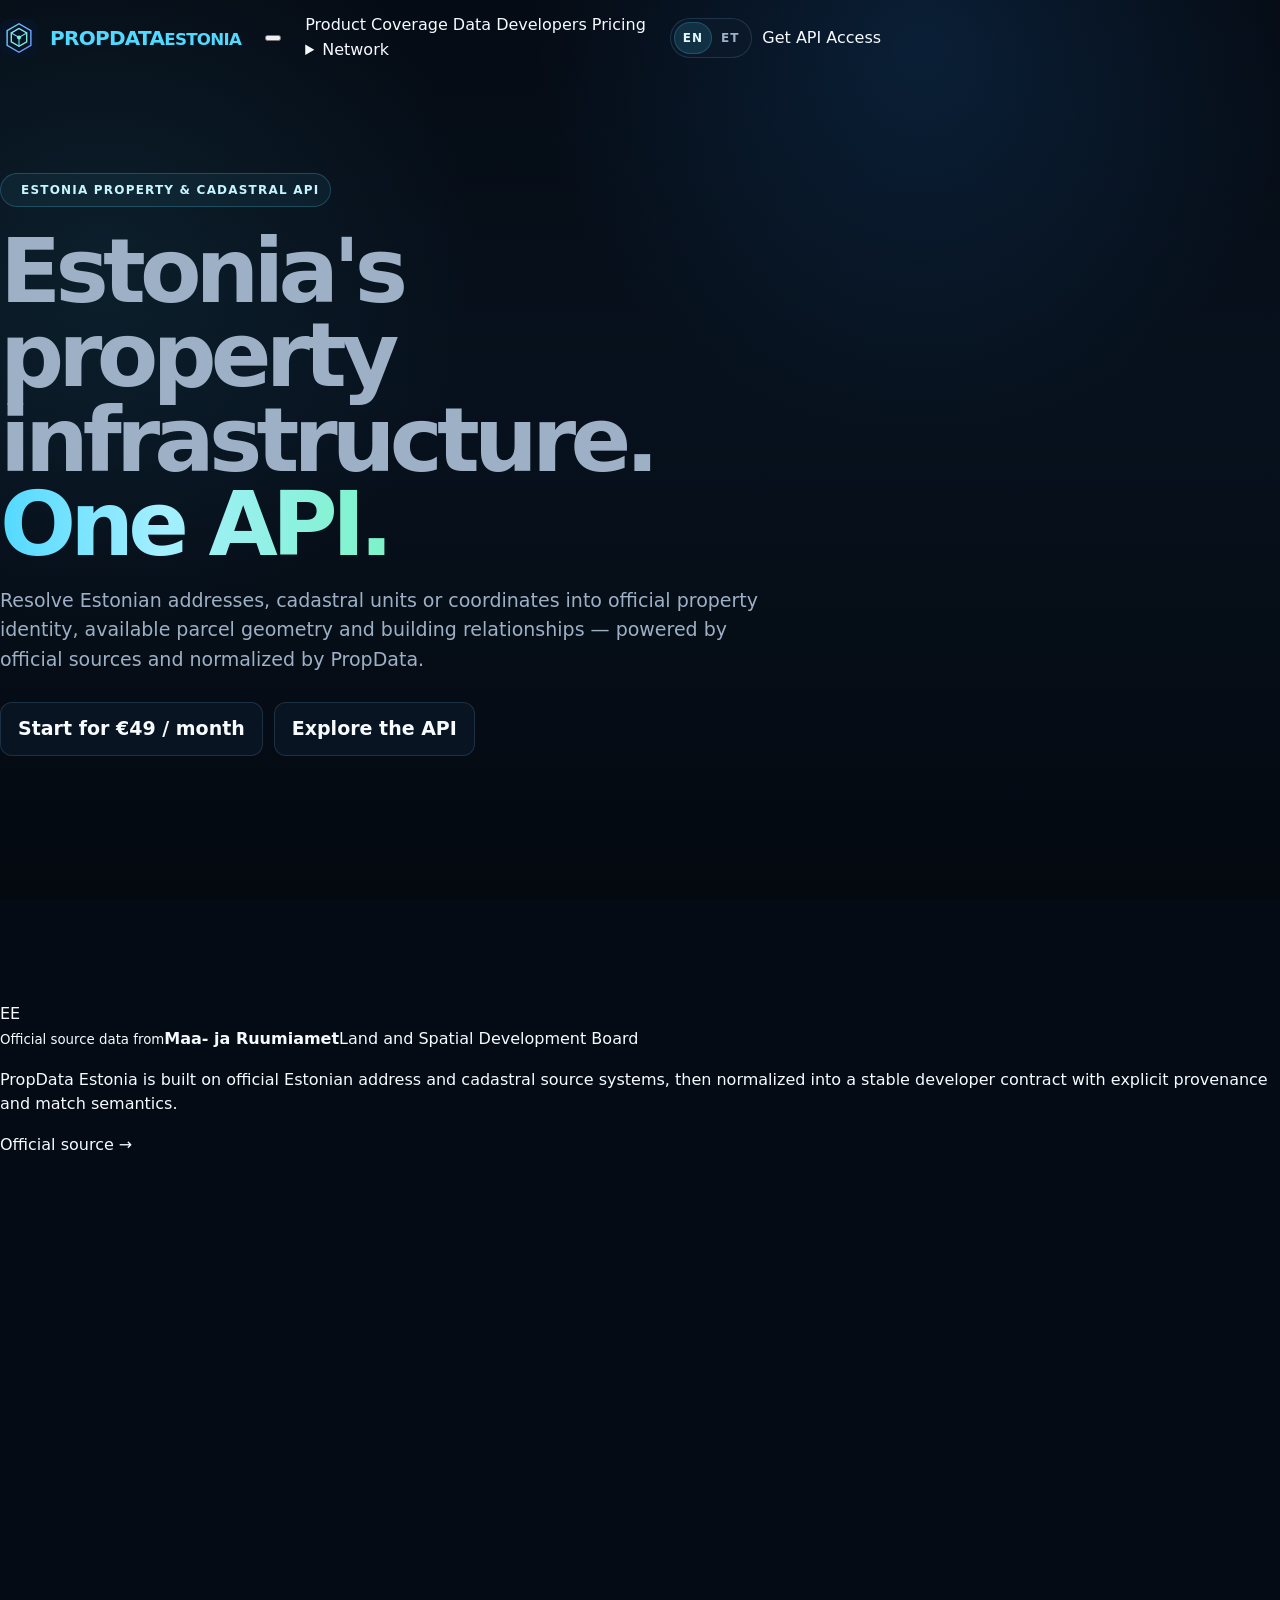
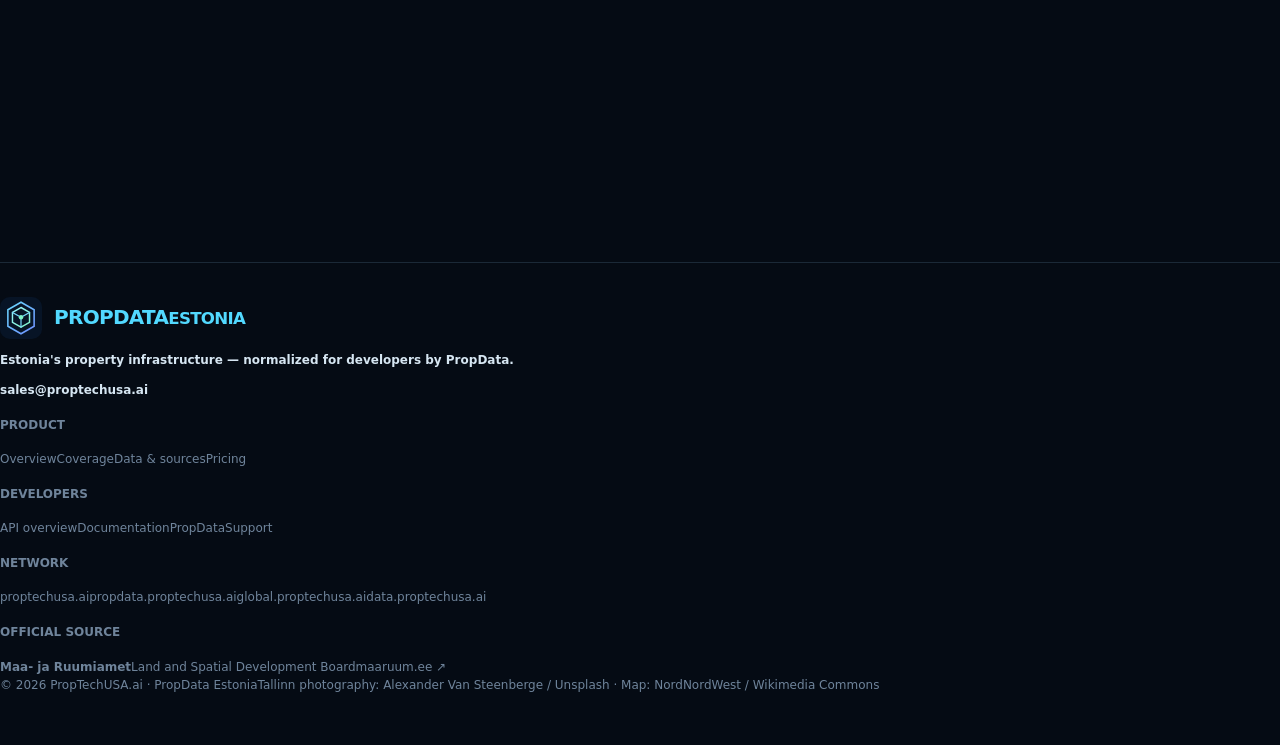
==== commit 88c0f2ff: "Elevate Estonia site with premium global product experience" ====
--- a/index.html
+++ b/index.html
@@ -2,181 +2,366 @@
 <html lang="en">
 <head>
   <meta charset="utf-8">
-  <meta name="viewport" content="width=device-width,initial-scale=1">
-  <title>Estonia Property & Cadastral API | PropData</title>
-  <meta name="description" content="Official-source Estonia property infrastructure: addresses, cadastral units, geometry, buildings and relationships through one normalized API.">
-  <meta name="theme-color" content="#050b14">
-  <meta name="robots" content="index,follow">
+  <meta name="viewport" content="width=device-width,initial-scale=1,viewport-fit=cover">
+  <title>Estonia Property Data API — Addresses, Cadastral Parcels & Geometry | PropData</title>
+  <meta name="description" content="Build on Estonia's official property data with normalized addresses, cadastral identity, available parcel geometry, buildings, relationships and source provenance through one API.">
+  <meta name="author" content="PropTechUSA.ai">
+  <meta name="application-name" content="PropData Estonia">
+  <meta name="theme-color" content="#061426">
+  <meta name="color-scheme" content="light dark">
+  <meta name="robots" content="index,follow,max-image-preview:large,max-snippet:-1,max-video-preview:-1">
   <link rel="canonical" href="https://ee.proptechusa.ai/">
   <link rel="alternate" hreflang="en" href="https://ee.proptechusa.ai/?lang=en">
   <link rel="alternate" hreflang="et" href="https://ee.proptechusa.ai/?lang=et">
   <link rel="alternate" hreflang="x-default" href="https://ee.proptechusa.ai/">
+  <link rel="icon" href="/favicon.svg" type="image/svg+xml">
+  <link rel="manifest" href="/site.webmanifest">
+  <link rel="preconnect" href="https://images.unsplash.com" crossorigin>
+  <link rel="preconnect" href="https://upload.wikimedia.org" crossorigin>
+
   <meta property="og:type" content="website">
-  <meta property="og:title" content="Estonia Property & Cadastral API | PropData">
-  <meta property="og:description" content="Resolve Estonian addresses, cadastral units and coordinates into normalized property context with provenance.">
+  <meta property="og:site_name" content="PropData Estonia">
+  <meta property="og:title" content="Estonia's property infrastructure. One API.">
+  <meta property="og:description" content="Official-source Estonian addresses, cadastral identity, available parcel geometry, buildings and property relationships — normalized for developers by PropData.">
   <meta property="og:url" content="https://ee.proptechusa.ai/">
+  <meta property="og:locale" content="en_US">
+  <meta property="og:locale:alternate" content="et_EE">
+  <meta property="og:image" content="https://images.unsplash.com/photo-1760097776531-3aa60f1ebd7d?auto=format&fit=crop&w=1200&h=630&q=88">
+  <meta property="og:image:secure_url" content="https://images.unsplash.com/photo-1760097776531-3aa60f1ebd7d?auto=format&fit=crop&w=1200&h=630&q=88">
+  <meta property="og:image:width" content="1200">
+  <meta property="og:image:height" content="630">
+  <meta property="og:image:alt" content="Tallinn Old Town at sunset — PropData Estonia property API">
+
+  <meta name="twitter:card" content="summary_large_image">
+  <meta name="twitter:title" content="Estonia's property infrastructure. One API.">
+  <meta name="twitter:description" content="Official-source Estonian property identity, cadastral context, buildings and available geometry through one normalized developer API.">
+  <meta name="twitter:image" content="https://images.unsplash.com/photo-1760097776531-3aa60f1ebd7d?auto=format&fit=crop&w=1200&h=630&q=88">
+  <meta name="twitter:image:alt" content="Tallinn Old Town at sunset — PropData Estonia property API">
+
   <link rel="stylesheet" href="/site.css">
-  <script type="application/ld+json">{"@context":"https://schema.org","@type":"SoftwareApplication","name":"PropData Estonia Property & Cadastral API","applicationCategory":"DeveloperApplication","operatingSystem":"Web API","description":"Estonia property and cadastral data API with address, parcel, geometry, building relationship and provenance-aware responses.","offers":[{"@type":"Offer","name":"Developer","price":"49","priceCurrency":"EUR"},{"@type":"Offer","name":"Builder","price":"149","priceCurrency":"EUR"},{"@type":"Offer","name":"Scale","price":"399","priceCurrency":"EUR"}],"provider":{"@type":"Organization","name":"PropTechUSA.ai"}}</script>
+
+  <script type="application/ld+json">
+  {
+    "@context":"https://schema.org",
+    "@graph":[
+      {
+        "@type":"Organization",
+        "@id":"https://proptechusa.ai/#organization",
+        "name":"PropTechUSA.ai",
+        "url":"https://proptechusa.ai/",
+        "logo":{"@type":"ImageObject","url":"https://ee.proptechusa.ai/favicon.svg"},
+        "sameAs":[
+          "https://propdata.proptechusa.ai/",
+          "https://global.proptechusa.ai/",
+          "https://data.proptechusa.ai/"
+        ]
+      },
+      {
+        "@type":"WebSite",
+        "@id":"https://ee.proptechusa.ai/#website",
+        "url":"https://ee.proptechusa.ai/",
+        "name":"PropData Estonia",
+        "publisher":{"@id":"https://proptechusa.ai/#organization"},
+        "inLanguage":["en","et"]
+      },
+      {
+        "@type":"SoftwareApplication",
+        "@id":"https://ee.proptechusa.ai/#product",
+        "name":"PropData Estonia Property & Cadastral API",
+        "url":"https://ee.proptechusa.ai/",
+        "applicationCategory":"DeveloperApplication",
+        "applicationSubCategory":"Property data API",
+        "operatingSystem":"Web API",
+        "isAccessibleForFree":false,
+        "provider":{"@id":"https://proptechusa.ai/#organization"},
+        "areaServed":{"@type":"Country","name":"Estonia"},
+        "description":"Estonia property and cadastral data API with official-source address identity, cadastral context, available geometry, buildings, relationships and provenance-aware responses.",
+        "image":"https://images.unsplash.com/photo-1760097776531-3aa60f1ebd7d?auto=format&fit=crop&w=1200&h=630&q=88",
+        "featureList":[
+          "Official Estonian address resolution",
+          "Cadastral identity and identifiers",
+          "Available parcel geometry",
+          "Building-to-parcel relationships",
+          "Source provenance and match semantics",
+          "REST API access"
+        ],
+        "offers":[
+          {"@type":"Offer","name":"Developer","price":"49","priceCurrency":"EUR","url":"https://buy.stripe.com/7sYaEXgmO42ag8d2gb7wA07","availability":"https://schema.org/InStock"},
+          {"@type":"Offer","name":"Builder","price":"149","priceCurrency":"EUR","url":"https://buy.stripe.com/bJefZh0nQeGOaNTcUP7wA08","availability":"https://schema.org/InStock"},
+          {"@type":"Offer","name":"Scale","price":"399","priceCurrency":"EUR","url":"https://buy.stripe.com/eVq6oH3A256e3lr9ID7wA09","availability":"https://schema.org/InStock"}
+        ]
+      },
+      {
+        "@type":"BreadcrumbList",
+        "@id":"https://ee.proptechusa.ai/#breadcrumbs",
+        "itemListElement":[
+          {"@type":"ListItem","position":1,"name":"PropTechUSA.ai","item":"https://proptechusa.ai/"},
+          {"@type":"ListItem","position":2,"name":"PropData","item":"https://propdata.proptechusa.ai/"},
+          {"@type":"ListItem","position":3,"name":"Estonia","item":"https://ee.proptechusa.ai/"}
+        ]
+      },
+      {
+        "@type":"FAQPage",
+        "@id":"https://ee.proptechusa.ai/#faq",
+        "mainEntity":[
+          {"@type":"Question","name":"What does PropData Estonia provide?","acceptedAnswer":{"@type":"Answer","text":"PropData Estonia normalizes official-source Estonian address and cadastral records into a developer API with property identity, available parcel geometry, buildings, explicit relationships, match status and source provenance."}},
+          {"@type":"Question","name":"What currency is billing in?","acceptedAnswer":{"@type":"Answer","text":"Self-serve Estonia plans are billed in EUR. Approximate USD equivalents are displayed for reference and can vary with exchange rates and card-network conversion."}},
+          {"@type":"Question","name":"Does PropData fabricate missing property values?","acceptedAnswer":{"@type":"Answer","text":"No. Unavailable or unverified property facts remain null or explicitly unavailable rather than being inferred as source facts."}}
+        ]
+      }
+    ]
+  }
+  </script>
 </head>
 <body>
-  <div class="nav-shell">
-    <header class="wrap nav">
-      <a class="brand" href="#top" aria-label="PropData Estonia home"><span class="brand-mark" aria-hidden="true"></span>PropData <span>Estonia</span></a>
-      <nav class="nav-links" aria-label="Primary">
-        <a href="#product" data-i18n="nav_product">Product</a>
-        <a href="#coverage" data-i18n="nav_coverage">Coverage</a>
-        <a href="#api" data-i18n="nav_api">API</a>
-        <a href="#pricing" data-i18n="nav_pricing">Pricing</a>
-        <a href="https://propdata.proptechusa.ai/docs" data-i18n="nav_docs">Docs</a>
+  <header class="site-header" id="site-header">
+    <div class="shell nav">
+      <a class="brand" href="#top" aria-label="PropData Estonia home">
+        <img src="/favicon.svg" alt="" width="38" height="38">
+        <span class="brand-copy"><strong>PROPDATA</strong><small>ESTONIA</small></span>
+      </a>
+
+      <button class="menu-toggle" id="menu-toggle" type="button" aria-controls="primary-nav" aria-expanded="false" aria-label="Open navigation"><span></span><span></span></button>
+
+      <nav class="primary-nav" id="primary-nav" aria-label="Primary navigation">
+        <a href="#product"><span data-en="Product" data-et="Toode">Product</span></a>
+        <a href="#coverage"><span data-en="Coverage" data-et="Katvus">Coverage</span></a>
+        <a href="#data"><span data-en="Data" data-et="Andmed">Data</span></a>
+        <a href="#developers"><span data-en="Developers" data-et="Arendajatele">Developers</span></a>
+        <a href="#pricing"><span data-en="Pricing" data-et="Hinnad">Pricing</span></a>
+        <details class="network-menu">
+          <summary><span data-en="Network" data-et="Võrgustik">Network</span></summary>
+          <div class="network-popover">
+            <a href="https://proptechusa.ai/" target="_blank" rel="noopener"><strong>PropTechUSA.ai</strong><small data-en="Company" data-et="Ettevõte">Company</small></a>
+            <a href="https://propdata.proptechusa.ai/" target="_blank" rel="noopener"><strong>PropData</strong><small data-en="Global property API" data-et="Globaalne kinnisvara API">Global property API</small></a>
+            <a href="https://global.proptechusa.ai/" target="_blank" rel="noopener"><strong>Global</strong><small data-en="International coverage" data-et="Rahvusvaheline katvus">International coverage</small></a>
+            <a href="https://data.proptechusa.ai/" target="_blank" rel="noopener"><strong>Data</strong><small data-en="Data solutions" data-et="Andmelahendused">Data solutions</small></a>
+          </div>
+        </details>
       </nav>
+
       <div class="nav-actions">
         <div class="lang-switch" aria-label="Language">
-          <button class="lang-btn active" data-lang="en" type="button">EN</button>
-          <button class="lang-btn" data-lang="et" type="button">ET</button>
-        </div>
-        <a class="btn" href="#pricing" data-i18n="nav_access">Get API access</a>
-      </div>
-    </header>
-  </div>
+          <button type="button" class="lang-btn active" data-lang="en" aria-pressed="true">EN</button>
+          <button type="button" class="lang-btn" data-lang="et" aria-pressed="false">ET</button>
+        </div>
+        <a class="nav-cta" href="#pricing"><span data-en="Get API Access" data-et="Hangi API ligipääs">Get API Access</span></a>
+      </div>
+    </div>
+  </header>
 
   <main id="top">
-    <section class="hero wrap">
-      <div class="hero-grid">
-        <div class="reveal visible">
-          <div class="eyebrow"><span class="eyebrow-dot"></span><span data-i18n="hero_badge">ESTONIA · NATIONAL PROPERTY INFRASTRUCTURE</span></div>
-          <h1 data-i18n-html="hero_title">Estonia’s property data.<br><em>One API.</em></h1>
-          <p class="hero-copy" data-i18n="hero_copy">Resolve Estonian addresses, cadastral units and coordinates into official property identity, parcel geometry, buildings and source-aware relationships — without building and maintaining the national data pipeline yourself.</p>
+    <section class="hero">
+      <img class="hero-photo" src="https://images.unsplash.com/photo-1760097776531-3aa60f1ebd7d?auto=format&fit=crop&w=2400&q=88" alt="" aria-hidden="true" fetchpriority="high">
+      <div class="hero-overlay"></div>
+      <div class="shell hero-inner">
+        <div class="hero-copy reveal visible">
+          <div class="eyebrow"><span></span><b data-en="ESTONIA PROPERTY & CADASTRAL API" data-et="EESTI KINNISVARA- JA KATASTRIANDMETE API">ESTONIA PROPERTY & CADASTRAL API</b></div>
+          <h1><span data-en="Estonia's property" data-et="Eesti kinnisvara">Estonia's property</span><br><span data-en="infrastructure." data-et="andmetaristu.">infrastructure.</span><br><em data-en="One API." data-et="Üks API.">One API.</em></h1>
+          <p data-en="Resolve Estonian addresses, cadastral units or coordinates into official property identity, available parcel geometry and building relationships — powered by official sources and normalized by PropData." data-et="Lahenda Eesti aadress, katastriüksus või koordinaadid ametlikuks kinnisvaraidentiteediks, olemasolevaks katastrigeomeetriaks ja hooneseosteks — ametlike allikate põhjal ning PropData poolt normaliseerituna.">Resolve Estonian addresses, cadastral units or coordinates into official property identity, available parcel geometry and building relationships — powered by official sources and normalized by PropData.</p>
           <div class="hero-actions">
-            <a class="btn primary" href="#pricing"><span data-i18n="hero_start">Start for €49/month</span><span class="arrow">→</span></a>
-            <a class="btn ghost" href="#api" data-i18n="hero_response">See the API response</a>
+            <a class="btn btn-primary" href="#pricing"><span data-en="Start for €49 / month" data-et="Alusta €49 / kuu">Start for €49 / month</span></a>
+            <a class="btn btn-outline" href="#developers"><span data-en="Explore the API" data-et="Tutvu API-ga">Explore the API</span></a>
           </div>
-          <div id="success" class="success-banner" data-i18n="success">Subscription received. Your Estonia API access is being provisioned under the selected plan.</div>
-          <div class="microproof"><span data-i18n="hero_proof1">Official-source provenance</span><span data-i18n="hero_proof2">Country-scoped access</span><span data-i18n="hero_proof3">No fabricated property facts</span></div>
-        </div>
-
-        <div class="hero-art reveal" aria-label="Illustration of cadastral parcels, a building and structured property data">
-          <div class="art-badge"><i></i>EE · PROPERTY GRAPH</div>
-          <div class="parcel-stage" aria-hidden="true"><div class="parcel p1"></div><div class="parcel p2"></div><div class="parcel p3"></div><div class="parcel p4 hot"></div><div class="building"><div class="roof"></div><div class="front"></div></div></div>
-          <span class="building-pin" aria-hidden="true"></span>
-          <div class="data-card c1"><strong>CADASTRAL UNIT</strong><div class="line hot" style="width:72%"></div><div class="line" style="width:91%"></div><div class="line" style="width:54%"></div></div>
-          <div class="data-card c2"><strong>GEOMETRY</strong><div class="mini-map"></div></div>
-          <div class="data-card c3"><strong>API RESPONSE</strong><div class="api-glyph">{ } <span>match · source · geometry</span></div><div class="line hot" style="width:78%"></div><div class="line" style="width:63%"></div></div>
-        </div>
-      </div>
-    </section>
-
-    <section class="wrap stats reveal" aria-label="Estonia graph metrics">
-      <div class="stat"><strong>782K+</strong><span data-i18n="stat1">cadastral-unit objects in the national graph</span></div>
-      <div class="stat"><strong>2.44M</strong><span data-i18n="stat2">property/address objects</span></div>
-      <div class="stat"><strong>10.27M</strong><span data-i18n="stat3">object ↔ address relationships</span></div>
-      <div class="stat"><strong>971K+</strong><span data-i18n="stat4">building ↔ parcel relationships</span></div>
-    </section>
-
-    <section id="product" class="section wrap">
-      <div class="section-head reveal">
-        <div><div class="section-kicker" data-i18n="product_kicker">PROPERTY IDENTITY GRAPH</div><h2 data-i18n="product_title">More than an address endpoint.</h2></div>
-        <p data-i18n="product_copy">PropData Estonia connects addresses to the cadastral and building graph underneath them — with normalized geometry, lifecycle status, match semantics and provenance.</p>
-      </div>
-      <div class="feature-grid">
-        <article class="feature reveal"><div class="iconbox"><svg viewBox="0 0 24 24"><path d="M12 21s6-5.4 6-12a6 6 0 1 0-12 0c0 6.6 6 12 6 12Z"/><circle cx="12" cy="9" r="2"/></svg></div><h3 data-i18n="f1_title">Address → property</h3><p data-i18n="f1_copy">Resolve official Estonian addresses into normalized property context instead of treating an address as a standalone string.</p></article>
-        <article class="feature reveal"><div class="iconbox"><svg viewBox="0 0 24 24"><path d="m3 7 7-4 5 3 6-2v13l-6 3-5-3-7 4Z"/><path d="M10 3v14M15 6v14"/></svg></div><h3 data-i18n="f2_title">Cadastral geometry</h3><p data-i18n="f2_copy">Return parcel identity and available geometry for mapping, underwriting, GIS and AI workflows.</p></article>
-        <article class="feature reveal"><div class="iconbox"><svg viewBox="0 0 24 24"><path d="M4 21V7l8-4 8 4v14"/><path d="M8 10h2m4 0h2m-8 4h2m4 0h2m-8 4h2m4 0h2"/></svg></div><h3 data-i18n="f3_title">Buildings + relationships</h3><p data-i18n="f3_copy">Traverse building-to-parcel and object-to-address relationships across the national property graph.</p></article>
-        <article class="feature reveal"><div class="iconbox"><svg viewBox="0 0 24 24"><path d="M12 3 4 7v5c0 5 3.4 8 8 9 4.6-1 8-4 8-9V7Z"/><path d="m9 12 2 2 4-5"/></svg></div><h3 data-i18n="f4_title">Source-aware responses</h3><p data-i18n="f4_copy">Preserve source identity, lifecycle and coverage status so unavailable data never becomes an invented fact.</p></article>
-      </div>
-    </section>
-
-    <section id="coverage" class="section wrap">
-      <div class="split">
-        <figure class="coverage-card reveal">
-          <img src="https://upload.wikimedia.org/wikipedia/commons/8/8c/Estonia_adm_location_map.svg" alt="Accurate map of Estonia including islands" loading="lazy">
-          <span class="map-node n1"></span><span class="map-node n2"></span><span class="map-node n3"></span><span class="map-node n4"></span><span class="map-node n5"></span>
-          <figcaption class="coverage-caption"><div><strong data-i18n="map_title">Estonia property intelligence</strong><span data-i18n="map_copy">National address and cadastral sources normalized into a developer-ready property graph.</span></div><div class="coverage-pill" data-i18n="map_pill">EE · COUNTRY SCOPED</div></figcaption>
-        </figure>
-        <div class="split-copy reveal">
-          <div class="section-kicker" data-i18n="coverage_kicker">ESTONIA · REAL GEOGRAPHY</div>
-          <h2 data-i18n="coverage_title">Built around the country, not a generic global schema.</h2>
-          <p data-i18n="coverage_copy">The Estonia product is country-scoped from purchase through API usage. We preserve local identifiers and official-source semantics while exposing them through the normalized PropData contract.</p>
-          <div class="proof-list">
-            <div class="proof-item"><div class="proof-num">01</div><div><b data-i18n="proof1_title">Official address system</b><p data-i18n="proof1_copy">ADS is the authoritative address layer for cadastral parcels, buildings and building parts.</p></div></div>
-            <div class="proof-item"><div class="proof-num">02</div><div><b data-i18n="proof2_title">Cadastral identity</b><p data-i18n="proof2_copy">Cadastral-unit identifiers and geometry are preserved as source-native property anchors.</p></div></div>
-            <div class="proof-item"><div class="proof-num">03</div><div><b data-i18n="proof3_title">Relationship graph</b><p data-i18n="proof3_copy">Address, object, building and parcel relationships remain explicit instead of being flattened away.</p></div></div>
-            <div class="proof-item"><div class="proof-num">04</div><div><b data-i18n="proof4_title">Fail-closed facts</b><p data-i18n="proof4_copy">If a property fact is not available or verified, the response stays null or unavailable.</p></div></div>
+          <div id="success" class="success-banner" role="status"><span data-en="Subscription received. We are provisioning your Estonia API access under the selected plan." data-et="Tellimus on vastu võetud. Loome valitud paketi jaoks sinu Eesti API ligipääsu.">Subscription received. We are provisioning your Estonia API access under the selected plan.</span></div>
+        </div>
+
+        <aside class="hero-map-card reveal" aria-label="Estonia national property graph">
+          <div class="map-topline"><span class="live-dot"></span><span>EE · PROPERTY GRAPH</span></div>
+          <img src="https://upload.wikimedia.org/wikipedia/commons/8/8c/Estonia_adm_location_map.svg" alt="Map of Estonia including major islands" loading="eager">
+          <div class="map-nodes" aria-hidden="true"><i class="m1"></i><i class="m2"></i><i class="m3"></i><i class="m4"></i><i class="m5"></i><i class="m6"></i></div>
+          <div class="map-caption"><strong data-en="National address graph" data-et="Riiklik aadressigraaf">National address graph</strong><span data-en="From official source systems to one normalized property contract." data-et="Ametlikest allikasüsteemidest ühe normaliseeritud kinnisvaralepinguni.">From official source systems to one normalized property contract.</span></div>
+        </aside>
+
+        <div class="hero-metrics reveal" aria-label="PropData Estonia data metrics">
+          <div><b>1.39M+</b><span data-en="Addresses" data-et="Aadressi">Addresses</span></div>
+          <div><b>505K+</b><span data-en="Parcels with geometry" data-et="Geomeetriaga katastriüksust">Parcels with geometry</span></div>
+          <div><b>971K+</b><span data-en="Building ↔ parcel links" data-et="Hoone ↔ katastriüksuse seost">Building ↔ parcel links</span></div>
+          <div><b>2.44M+</b><span data-en="Property objects" data-et="Kinnisvaraobjekti">Property objects</span></div>
+          <div><b>10.27M+</b><span data-en="Object ↔ address links" data-et="Objekti ↔ aadressi seost">Object ↔ address links</span></div>
+        </div>
+      </div>
+    </section>
+
+    <section class="source-ribbon" aria-label="Official source provenance">
+      <div class="shell source-ribbon-inner">
+        <div class="source-seal" aria-hidden="true"><span>EE</span></div>
+        <div class="source-name"><small data-en="Official source data from" data-et="Ametlikud lähteandmed">Official source data from</small><strong>Maa- ja Ruumiamet</strong><span data-en="Land and Spatial Development Board" data-et="Maa- ja Ruumiamet">Land and Spatial Development Board</span></div>
+        <p data-en="PropData Estonia is built on official Estonian address and cadastral source systems, then normalized into a stable developer contract with explicit provenance and match semantics." data-et="PropData Estonia põhineb Eesti ametlikel aadressi- ja katastriandmete allikasüsteemidel ning normaliseerib need stabiilseks arendajalepinguks koos päritolu ja vaste semantikaga.">PropData Estonia is built on official Estonian address and cadastral source systems, then normalized into a stable developer contract with explicit provenance and match semantics.</p>
+        <a href="https://www.maaruum.ee/en" target="_blank" rel="noopener"><span data-en="Official source →" data-et="Ametlik allikas →">Official source →</span></a>
+      </div>
+    </section>
+
+    <section class="light-section" id="product">
+      <div class="shell workflow-grid">
+        <div class="workflow-copy reveal">
+          <div class="section-kicker" data-en="UNIFY · RESOLVE · BUILD" data-et="ÜHENDA · LAHENDA · EHITA">UNIFY · RESOLVE · BUILD</div>
+          <h2 data-en="From an address to property intelligence in one call." data-et="Aadressist kinnisvaraintelligentsini ühe päringuga.">From an address to property intelligence in one call.</h2>
+          <p data-en="Keep the source-native identity underneath, while your application gets one consistent response contract on top." data-et="Säilita allikapõhine identiteet andmekihi all ning anna rakendusele selle peal üks järjepidev vastuseleping.">Keep the source-native identity underneath, while your application gets one consistent response contract on top.</p>
+          <div class="flow-row" aria-label="API resolution workflow">
+            <div class="flow-item"><span class="flow-icon">⌖</span><b data-en="Address" data-et="Aadress">Address</b><small data-en="Official ADS identity" data-et="Ametlik ADS identiteet">Official ADS identity</small></div>
+            <span class="flow-arrow">→</span>
+            <div class="flow-item"><span class="flow-icon">▦</span><b data-en="Cadastral unit" data-et="Katastriüksus">Cadastral unit</b><small data-en="Match to parcel" data-et="Vaste katastriüksusega">Match to parcel</small></div>
+            <span class="flow-arrow">→</span>
+            <div class="flow-item"><span class="flow-icon">▥</span><b data-en="Buildings" data-et="Hooned">Buildings</b><small data-en="Explicit relationships" data-et="Selged seosed">Explicit relationships</small></div>
+            <span class="flow-arrow">→</span>
+            <div class="flow-item"><span class="flow-icon">{ }</span><b data-en="API response" data-et="API vastus">API response</b><small data-en="Structured JSON" data-et="Struktureeritud JSON">Structured JSON</small></div>
           </div>
         </div>
-      </div>
-    </section>
-
-    <section class="section wrap">
-      <div class="section-head reveal"><div><div class="section-kicker" data-i18n="arch_kicker">HOW IT WORKS</div><h2 data-i18n="arch_title">From an Estonian address to structured property context.</h2></div><p data-i18n="arch_copy">The API resolves source-native records into one consistent response without hiding the underlying match and provenance signals.</p></div>
-      <div class="architecture reveal">
-        <div class="arch-grid">
-          <article class="arch-step"><div class="big-icon"><div class="pin-shape"></div></div><small data-i18n="a1">Input</small><h3 data-i18n="a1_title">Address or coordinate</h3><p data-i18n="a1_copy">Send an address, cadastral identifier or latitude/longitude.</p></article>
-          <article class="arch-step"><div class="big-icon"><div class="parcel-icon"></div></div><small data-i18n="a2">Resolve</small><h3 data-i18n="a2_title">Cadastral unit</h3><p data-i18n="a2_copy">Match the official address and property identity to the correct cadastral context.</p></article>
-          <article class="arch-step"><div class="big-icon"><div class="building-icon"></div></div><small data-i18n="a3">Attach</small><h3 data-i18n="a3_title">Buildings + geometry</h3><p data-i18n="a3_copy">Attach available parcel geometry and explicit property-object relationships.</p></article>
-          <article class="arch-step"><div class="big-icon"><div class="code-icon">{ }</div></div><small data-i18n="a4">Return</small><h3 data-i18n="a4_title">Normalized API</h3><p data-i18n="a4_copy">Return structured JSON with coverage, match semantics and source provenance.</p></article>
-        </div>
-      </div>
-    </section>
-
-    <section id="api" class="section wrap">
-      <div class="api-panel reveal">
-        <div class="api-copy">
-          <div class="section-kicker" data-i18n="api_kicker">DEVELOPER CONTRACT</div>
-          <h2 data-i18n="api_title">One lookup. Property context back.</h2>
-          <p data-i18n="api_copy">The Estonia surface stays country-scoped while running on the production PropData property graph. Credentials belong in the x-api-key header and production keys stay server-side.</p>
-          <div class="api-points"><div class="api-point" data-i18n="api_p1">Address, cadastral identifier and coordinate resolution</div><div class="api-point" data-i18n="api_p2">Explicit match level and coverage status</div><div class="api-point" data-i18n="api_p3">Available parcel geometry and building relationships</div><div class="api-point" data-i18n="api_p4">Official-source provenance preserved in the response</div></div>
-        </div>
-        <div class="code-shell">
-          <div class="code-top"><div class="dots"><i></i><i></i><i></i></div><span>property_lookup · EE</span><button class="copy-btn" type="button" data-i18n="copy">Copy</button></div>
-          <pre id="code-sample"><span class="tok-c">// Country is fixed to Estonia on the EE product surface</span>
-GET /v1/property?address=Viljandi%20maakond...
-x-api-key: PROPDATA_API_KEY
+
+        <div class="code-card reveal" id="developers">
+          <div class="code-head"><div class="code-tabs"><b>JSON</b><span>cURL</span><span>GeoJSON</span></div><button class="copy-btn" type="button"><span data-en="Copy" data-et="Kopeeri">Copy</span></button></div>
+          <pre id="code-sample"><code><span class="cmt">// Explicitly scope the request to Estonia</span>
+<span class="verb">GET</span> https://propdata-api-worker.sales-fd3.workers.dev/v1/property
+  ?<span class="key">country</span>=<span class="str">EE</span>
+  &amp;<span class="key">address</span>=<span class="str">Pärnu%20mnt%2051a...</span>
+<span class="key">x-api-key</span>: PROPDATA_API_KEY
 
 {
-  <span class="tok-k">"country_code"</span>: <span class="tok-s">"EE"</span>,
-  <span class="tok-k">"match_level"</span>: <span class="tok-s">"address_to_parcel"</span>,
-  <span class="tok-k">"coverage_status"</span>: <span class="tok-s">"live_enriched"</span>,
-  <span class="tok-k">"parcel_resolution"</span>: <span class="tok-s">"matched"</span>,
-  <span class="tok-k">"address"</span>: {
-    <span class="tok-k">"address_lifecycle"</span>: <span class="tok-s">"Current"</span>,
-    <span class="tok-k">"latitude"</span>: <span class="tok-v">58.12511901</span>,
-    <span class="tok-k">"longitude"</span>: <span class="tok-v">25.34680635</span>
+  <span class="key">"country_code"</span>: <span class="str">"EE"</span>,
+  <span class="key">"match_level"</span>: <span class="str">"address_to_parcel"</span>,
+  <span class="key">"coverage_status"</span>: <span class="str">"live_enriched"</span>,
+  <span class="key">"parcel_resolution"</span>: <span class="str">"matched"</span>,
+  <span class="key">"address"</span>: {
+    <span class="key">"latitude"</span>: <span class="num">58.12511901</span>,
+    <span class="key">"longitude"</span>: <span class="num">25.34680635</span>
   },
-  <span class="tok-k">"property"</span>: {
-    <span class="tok-k">"parcel"</span>: {
-      <span class="tok-k">"global_parcel_id"</span>: <span class="tok-s">"EE:MAARUUM:CADASTRE:..."</span>,
-      <span class="tok-k">"geometry"</span>: { <span class="tok-k">"type"</span>: <span class="tok-s">"Polygon"</span> }
+  <span class="key">"property"</span>: {
+    <span class="key">"parcel"</span>: {
+      <span class="key">"global_parcel_id"</span>: <span class="str">"EE:MAARUUM:CADASTRE:..."</span>,
+      <span class="key">"geometry"</span>: { <span class="key">"type"</span>: <span class="str">"Polygon"</span> }
     }
   }
-}</pre>
-        </div>
-      </div>
-    </section>
-
-    <section class="section wrap">
-      <div class="section-head reveal"><div><div class="section-kicker" data-i18n="prov_kicker">PROVENANCE</div><h2 data-i18n="prov_title">Source-native underneath. Normalized on top.</h2></div><p data-i18n="prov_copy">The value is not republishing a flat government file. It is maintaining the ingestion, identity resolution, relationship graph and stable developer contract above the official source systems.</p></div>
-      <div class="provenance">
-        <article class="prov-card reveal"><div class="flag"><i></i><i></i><i></i></div><h3 data-i18n="prov1_title">Maa- ja Ruumiamet</h3><p data-i18n="prov1_copy">Official Estonian address and cadastral sources form the national identity foundation. Public responses should retain source attribution and data age where applicable.</p><div class="source-labels"><span class="source-label" data-i18n="s1">ADS address data</span><span class="source-label" data-i18n="s2">Land cadastre</span><span class="source-label" data-i18n="s3">Cadastral units</span><span class="source-label" data-i18n="s4">Official provenance</span></div></article>
-        <article class="prov-card reveal"><img src="/assets/identity-graph.svg" alt="Custom illustration of the normalized property identity graph" style="width:100%;height:185px;object-fit:cover;border-radius:14px;border:1px solid rgba(143,197,239,.1);margin-bottom:22px"><h3 data-i18n="prov2_title">PropData normalization</h3><p data-i18n="prov2_copy">PropData turns source-native records into a stable API contract with deterministic match semantics, geometry handling, relationship traversal and production authentication.</p><div class="source-labels"><span class="source-label" data-i18n="s5">Normalized IDs</span><span class="source-label" data-i18n="s6">Property graph</span><span class="source-label" data-i18n="s7">REST API</span><span class="source-label" data-i18n="s8">Production auth</span></div></article>
-      </div>
-    </section>
-
-    <section id="pricing" class="section wrap">
-      <div class="section-head reveal"><div><div class="section-kicker" data-i18n="pricing_kicker">PRICING</div><h2 data-i18n="pricing_title">Start building today.</h2></div><p data-i18n="pricing_copy">Every self-serve plan is scoped to Estonia. The same property contract is available at each tier; the difference is monthly request volume and support.</p></div>
-      <div class="pricing">
-        <article class="price reveal"><h3 data-i18n="dev">Developer</h3><div class="amount">€49 <small data-i18n="month">/ month</small></div><div class="quota" data-i18n="p1_quota">10,000 requests / month</div><ul><li data-i18n="p_a">Address, parcel & coordinate resolution</li><li data-i18n="p_b">Available parcel geometry</li><li data-i18n="p_c">Official-source provenance</li><li data-i18n="p_d">Production API key</li></ul><a class="btn primary" href="https://buy.stripe.com/7sYaEXgmO42ag8d2gb7wA07" data-i18n="subscribe">Subscribe</a></article>
-        <article class="price pop reveal"><span class="popular" data-i18n="popular">Most popular</span><h3 data-i18n="builder">Builder</h3><div class="amount">€149 <small data-i18n="month">/ month</small></div><div class="quota" data-i18n="p2_quota">50,000 requests / month</div><ul><li data-i18n="p_e">Everything in Developer</li><li data-i18n="p_f">Building + parcel relationships</li><li data-i18n="p_c">Official-source provenance</li><li data-i18n="p_g">Priority support</li></ul><a class="btn primary" href="https://buy.stripe.com/bJefZh0nQeGOaNTcUP7wA08" data-i18n="subscribe">Subscribe</a></article>
-        <article class="price reveal"><h3 data-i18n="scale">Scale</h3><div class="amount">€399 <small data-i18n="month">/ month</small></div><div class="quota" data-i18n="p3_quota">250,000 requests / month</div><ul><li data-i18n="p_h">Everything in Builder</li><li data-i18n="p_i">Higher-volume workloads</li><li data-i18n="p_j">Platform integration use</li><li data-i18n="p_g">Priority support</li></ul><a class="btn primary" href="https://buy.stripe.com/eVq6oH3A256e3lr9ID7wA09" data-i18n="subscribe">Subscribe</a></article>
-      </div>
-      <div class="enterprise-bar reveal"><div><strong data-i18n="enterprise">Enterprise</strong><p data-i18n="enterprise_copy">Bulk delivery, custom limits, SLAs and tailored integrations for teams that need Estonia data as infrastructure.</p></div><a class="btn" href="mailto:sales@proptechusa.ai" data-i18n="contact_sales">Contact sales</a></div>
-    </section>
-
-    <section class="cta wrap reveal"><div class="section-kicker">PROPDATA · EE</div><h2 data-i18n="cta_title">Build on Estonia’s property layer.</h2><p data-i18n="cta_copy">Start with self-serve API access today, then expand into bulk delivery, custom integrations and deeper Estonia enrichment as your use case grows.</p><div class="hero-actions"><a class="btn primary" href="#pricing" data-i18n="cta_start">Choose a plan</a><a class="btn" href="https://propdata.proptechusa.ai/docs" data-i18n="cta_docs">Read PropData docs</a></div></section>
+}</code></pre>
+        </div>
+      </div>
+    </section>
+
+    <section class="light-section data-section" id="data">
+      <div class="shell">
+        <div class="section-heading reveal"><div><div class="section-kicker" data-en="DATA YOU CAN BUILD WITH" data-et="ANDMED, MILLE PEALE EHITADA">DATA YOU CAN BUILD WITH</div><h2 data-en="Authoritative underneath. Developer-friendly on top." data-et="Ametlik all. Arendajasõbralik peal.">Authoritative underneath. Developer-friendly on top.</h2></div><p data-en="The API preserves local identifiers and provenance instead of flattening away the information your application needs to trust the match." data-et="API säilitab kohalikud identifikaatorid ja andmete päritolu, selle asemel et usaldusväärseks vasteks vajalik info üheks reaks kokku suruda.">The API preserves local identifiers and provenance instead of flattening away the information your application needs to trust the match.</p></div>
+        <div class="data-grid">
+          <article class="data-card reveal"><span>⌖</span><h3 data-en="Addresses (ADS)" data-et="Aadressid (ADS)">Addresses (ADS)</h3><p data-en="Official address identity with normalized components and coordinates where available." data-et="Ametlik aadressiidentiteet koos normaliseeritud komponentide ja olemasolevate koordinaatidega.">Official address identity with normalized components and coordinates where available.</p></article>
+          <article class="data-card reveal"><span>▦</span><h3 data-en="Cadastral units" data-et="Katastriüksused">Cadastral units</h3><p data-en="Cadastral identifiers, relationships and available parcel geometry." data-et="Katastritunnused, seosed ja olemasolev katastrigeomeetria.">Cadastral identifiers, relationships and available parcel geometry.</p></article>
+          <article class="data-card reveal"><span>▥</span><h3 data-en="Buildings" data-et="Hooned">Buildings</h3><p data-en="Building objects and explicit building-to-parcel relationships." data-et="Hooneobjektid ja selged hoone–katastriüksuse seosed.">Building objects and explicit building-to-parcel relationships.</p></article>
+          <article class="data-card reveal"><span>◇</span><h3 data-en="Property graph" data-et="Kinnisvaragraaf">Property graph</h3><p data-en="Unified relationships between addresses, property objects, buildings and parcels." data-et="Ühendatud seosed aadresside, kinnisvaraobjektide, hoonete ja katastriüksuste vahel.">Unified relationships between addresses, property objects, buildings and parcels.</p></article>
+          <article class="data-card reveal"><span>{ }</span><h3 data-en="Geometry" data-et="Geomeetria">Geometry</h3><p data-en="GeoJSON-ready parcel geometry where materialized and available." data-et="GeoJSON-valmis katastrigeomeetria seal, kus see on materialiseeritud ja saadaval.">GeoJSON-ready parcel geometry where materialized and available.</p></article>
+          <article class="data-card reveal"><span>✓</span><h3 data-en="Provenance" data-et="Päritolu">Provenance</h3><p data-en="Source identity, match level, lifecycle and coverage status carried into the response." data-et="Allika identiteet, vaste tase, olek ja katvuse staatus liiguvad vastuses kaasa.">Source identity, match level, lifecycle and coverage status carried into the response.</p></article>
+        </div>
+      </div>
+    </section>
+
+    <section class="coverage-section" id="coverage">
+      <div class="shell coverage-grid">
+        <div class="coverage-visual reveal">
+          <img src="https://upload.wikimedia.org/wikipedia/commons/8/8c/Estonia_adm_location_map.svg" alt="Map of Estonia" loading="lazy">
+          <div class="coverage-glow"></div>
+          <div class="coverage-badge"><b>EE</b><span data-en="National address graph" data-et="Riiklik aadressigraaf">National address graph</span></div>
+        </div>
+        <div class="coverage-copy reveal">
+          <div class="section-kicker" data-en="ESTONIA · REAL GEOGRAPHY" data-et="EESTI · TEGELIK GEOGRAAFIA">ESTONIA · REAL GEOGRAPHY</div>
+          <h2 data-en="Built around Estonia — not a generic country flag on a global endpoint." data-et="Ehitatud Eesti ümber — mitte lihtsalt riigilipp globaalse API küljes.">Built around Estonia — not a generic country flag on a global endpoint.</h2>
+          <p data-en="PropData preserves Estonia's source-native cadastral and address semantics, then maps them into the same governed property contract used across the broader PropData platform." data-et="PropData säilitab Eesti allikapõhise katastri- ja aadressisemantika ning seob selle sama hallatud kinnisvaralepinguga, mida kasutab laiem PropData platvorm.">PropData preserves Estonia's source-native cadastral and address semantics, then maps them into the same governed property contract used across the broader PropData platform.</p>
+          <ul class="coverage-list">
+            <li><b data-en="Official address identity" data-et="Ametlik aadressiidentiteet">Official address identity</b><span data-en="ADS-backed address objects with lifecycle and relationship context." data-et="ADS-põhised aadressiobjektid koos oleku ja seoste kontekstiga.">ADS-backed address objects with lifecycle and relationship context.</span></li>
+            <li><b data-en="Cadastral identity" data-et="Katastriidentiteet">Cadastral identity</b><span data-en="Source-native cadastral identifiers remain first-class property anchors." data-et="Allikapõhised katastritunnused jäävad esmaseks kinnisvaraankruks.">Source-native cadastral identifiers remain first-class property anchors.</span></li>
+            <li><b data-en="Truthful coverage" data-et="Aus katvus">Truthful coverage</b><span data-en="Available geometry is returned; unavailable facts stay unavailable." data-et="Olemasolev geomeetria tagastatakse; puuduvad faktid jäävad puudu.">Available geometry is returned; unavailable facts stay unavailable.</span></li>
+          </ul>
+        </div>
+      </div>
+    </section>
+
+    <section class="pricing-section" id="pricing">
+      <div class="shell">
+        <div class="pricing-heading reveal">
+          <div><div class="section-kicker blue" data-en="SIMPLE, DEVELOPER-FRIENDLY PRICING" data-et="LIHTNE, ARENDAJASÕBRALIK HINNASTUS">SIMPLE, DEVELOPER-FRIENDLY PRICING</div><h2 data-en="Start in EUR. Understand the USD equivalent instantly." data-et="Maksa eurodes. Näe kohe ligikaudset USD väärtust.">Start in EUR. Understand the USD equivalent instantly.</h2></div>
+          <div class="billing-note"><strong data-en="Billed in EUR" data-et="Arveldamine eurodes">Billed in EUR</strong><span data-en="USD shown as an approximate reference. Actual card/network FX can vary." data-et="USD on ligikaudne võrdlus. Kaardi- ja maksevõrgu valuutakurss võib erineda.">USD shown as an approximate reference. Actual card/network FX can vary.</span></div>
+        </div>
+
+        <div class="pricing-grid">
+          <article class="price-card reveal">
+            <div class="price-name"><h3>Developer</h3><span data-en="Testing & small products" data-et="Testimine ja väiksed tooted">Testing & small products</span></div>
+            <div class="price"><b>€49</b><small data-en="/ month" data-et="/ kuu">/ month</small></div>
+            <div class="usd">≈ $57 USD <span data-en="reference" data-et="võrdlus">reference</span></div>
+            <div class="quota">10,000 <span data-en="requests / month" data-et="päringut / kuu">requests / month</span></div>
+            <ul><li data-en="Address, cadastral & coordinate resolution" data-et="Aadressi, katastri ja koordinaadi lahendamine">Address, cadastral & coordinate resolution</li><li data-en="Available parcel geometry" data-et="Olemasolev katastrigeomeetria">Available parcel geometry</li><li data-en="Official-source provenance" data-et="Ametliku allika päritolu">Official-source provenance</li><li data-en="Production API access" data-et="Tootmis-API ligipääs">Production API access</li></ul>
+            <a class="price-btn" href="https://buy.stripe.com/7sYaEXgmO42ag8d2gb7wA07"><span data-en="Start Developer" data-et="Alusta Developer paketiga">Start Developer</span></a>
+          </article>
+
+          <article class="price-card featured reveal">
+            <div class="popular" data-en="MOST POPULAR" data-et="POPULAARSEIM">MOST POPULAR</div>
+            <div class="price-name"><h3>Builder</h3><span data-en="Production applications" data-et="Tootmisrakendused">Production applications</span></div>
+            <div class="price"><b>€149</b><small data-en="/ month" data-et="/ kuu">/ month</small></div>
+            <div class="usd">≈ $172 USD <span data-en="reference" data-et="võrdlus">reference</span></div>
+            <div class="quota">50,000 <span data-en="requests / month" data-et="päringut / kuu">requests / month</span></div>
+            <ul><li data-en="Everything in Developer" data-et="Kõik Developer paketis">Everything in Developer</li><li data-en="Building + parcel relationships" data-et="Hoone + katastriüksuse seosed">Building + parcel relationships</li><li data-en="Production application volume" data-et="Tootmisrakenduse maht">Production application volume</li><li data-en="Priority support" data-et="Prioriteetne tugi">Priority support</li></ul>
+            <a class="price-btn" href="https://buy.stripe.com/bJefZh0nQeGOaNTcUP7wA08"><span data-en="Start Builder" data-et="Alusta Builder paketiga">Start Builder</span></a>
+          </article>
+
+          <article class="price-card reveal">
+            <div class="price-name"><h3>Scale</h3><span data-en="Platforms, GIS & data products" data-et="Platvormid, GIS ja andmetooted">Platforms, GIS & data products</span></div>
+            <div class="price"><b>€399</b><small data-en="/ month" data-et="/ kuu">/ month</small></div>
+            <div class="usd">≈ $462 USD <span data-en="reference" data-et="võrdlus">reference</span></div>
+            <div class="quota">250,000 <span data-en="requests / month" data-et="päringut / kuu">requests / month</span></div>
+            <ul><li data-en="Everything in Builder" data-et="Kõik Builder paketis">Everything in Builder</li><li data-en="Higher-volume workloads" data-et="Suurema mahuga töövood">Higher-volume workloads</li><li data-en="Platform integration use" data-et="Platvormi integratsioonid">Platform integration use</li><li data-en="Priority support" data-et="Prioriteetne tugi">Priority support</li></ul>
+            <a class="price-btn" href="https://buy.stripe.com/eVq6oH3A256e3lr9ID7wA09"><span data-en="Start Scale" data-et="Alusta Scale paketiga">Start Scale</span></a>
+          </article>
+
+          <article class="price-card enterprise reveal">
+            <div class="price-name"><h3>Enterprise</h3><span data-en="Infrastructure partnerships" data-et="Infrastruktuuripartnerlused">Infrastructure partnerships</span></div>
+            <div class="price"><b data-en="Custom" data-et="Kohandatud">Custom</b></div>
+            <div class="usd" data-en="Commercial terms built around your workflow" data-et="Äritingimused vastavalt sinu töövoole">Commercial terms built around your workflow</div>
+            <ul><li data-en="Bulk and custom delivery" data-et="Bulk- ja kohandatud tarne">Bulk and custom delivery</li><li data-en="Custom limits and SLA" data-et="Kohandatud limiidid ja SLA">Custom limits and SLA</li><li data-en="White-label / embedded options" data-et="White-label / manustamise võimalused">White-label / embedded options</li><li data-en="Founder-led integration support" data-et="Asutaja juhitud integratsioonitugi">Founder-led integration support</li></ul>
+            <a class="price-btn ghost" href="mailto:sales@proptechusa.ai"><span data-en="Contact sales" data-et="Võta müügiga ühendust">Contact sales</span></a>
+          </article>
+        </div>
+
+        <div class="pricing-trust reveal"><span>✓ <b data-en="EUR checkout" data-et="EUR makse">EUR checkout</b></span><span>✓ <b data-en="No fabricated facts" data-et="Väljamõeldud fakte ei ole">No fabricated facts</b></span><span>✓ <b data-en="Source-aware responses" data-et="Allikateadlikud vastused">Source-aware responses</b></span><span>✓ <b data-en="Secure API authentication" data-et="Turvaline API autentimine">Secure API authentication</b></span></div>
+      </div>
+    </section>
+
+    <section class="trust-section">
+      <div class="shell trust-grid">
+        <article class="trust-item reveal"><span>01</span><div><h3 data-en="Official source" data-et="Ametlik allikas">Official source</h3><p data-en="Maa- ja Ruumiamet address and cadastral source systems." data-et="Maa- ja Ruumiameti aadressi- ja katastriandmete allikasüsteemid.">Maa- ja Ruumiamet address and cadastral source systems.</p></div></article>
+        <article class="trust-item reveal"><span>02</span><div><h3 data-en="Structured identity" data-et="Struktureeritud identiteet">Structured identity</h3><p data-en="Source-native identifiers remain visible inside the normalized graph." data-et="Allikapõhised identifikaatorid jäävad normaliseeritud graafis nähtavaks.">Source-native identifiers remain visible inside the normalized graph.</p></div></article>
+        <article class="trust-item reveal"><span>03</span><div><h3 data-en="Built for developers" data-et="Ehitatud arendajatele">Built for developers</h3><p data-en="REST access, explicit match semantics and predictable response contracts." data-et="REST ligipääs, selge vaste semantika ja prognoositav vastuseleping.">REST access, explicit match semantics and predictable response contracts.</p></div></article>
+        <article class="trust-item reveal"><span>04</span><div><h3 data-en="Connected to PropData" data-et="Ühendatud PropDataga">Connected to PropData</h3><p data-en="Estonia plugs into the broader global property intelligence platform." data-et="Eesti on ühendatud laiema globaalse kinnisvaraintelligentsi platvormiga.">Estonia plugs into the broader global property intelligence platform.</p></div></article>
+      </div>
+    </section>
+
+    <section class="faq-section" id="faq">
+      <div class="shell faq-grid">
+        <div class="faq-heading reveal"><div class="section-kicker" data-en="FAQ" data-et="KKK">FAQ</div><h2 data-en="The important details, without the fine-print maze." data-et="Olulised detailid ilma peenes kirjas labürindita.">The important details, without the fine-print maze.</h2><p data-en="Need a custom contract, bulk delivery or deeper Estonia-specific enrichment? Talk to us directly." data-et="Vajad kohandatud lepingut, bulk-tarnet või sügavamat Eesti-spetsiifilist rikastust? Räägi meiega otse.">Need a custom contract, bulk delivery or deeper Estonia-specific enrichment? Talk to us directly.</p></div>
+        <div class="faq-list">
+          <details class="reveal"><summary data-en="What does PropData Estonia provide?" data-et="Mida PropData Estonia pakub?">What does PropData Estonia provide?</summary><p data-en="A normalized API over official-source Estonian address and cadastral records, including property identity, available parcel geometry, buildings, explicit relationships, match status and provenance." data-et="Normaliseeritud API Eesti ametlike aadressi- ja katastrikirjete kohal, sisaldades kinnisvaraidentiteeti, olemasolevat katastrigeomeetriat, hooneid, selgeid seoseid, vaste staatust ja päritolu.">A normalized API over official-source Estonian address and cadastral records, including property identity, available parcel geometry, buildings, explicit relationships, match status and provenance.</p></details>
+          <details class="reveal"><summary data-en="Why are prices shown in EUR and USD?" data-et="Miks hinnad on näidatud EUR ja USD?">Why are prices shown in EUR and USD?</summary><p data-en="Estonia self-serve plans are billed in EUR. USD values are approximate reference conversions for U.S. buyers; the actual converted amount can vary with exchange rates and card-network fees." data-et="Eesti iseteeninduspakettide arveldamine toimub eurodes. USD summad on USA ostjatele ligikaudseks võrdluseks; tegelik konverteeritud summa võib sõltuda valuutakursist ja kaardivõrgu tasudest.">Estonia self-serve plans are billed in EUR. USD values are approximate reference conversions for U.S. buyers; the actual converted amount can vary with exchange rates and card-network fees.</p></details>
+          <details class="reveal"><summary data-en="Do you infer missing official property facts?" data-et="Kas puuduvaid ametlikke kinnisvarafakte tuletatakse?">Do you infer missing official property facts?</summary><p data-en="No. Source facts are fail-closed: if a field is unavailable or unverified, it remains null or explicitly unavailable rather than being manufactured." data-et="Ei. Allikafaktid on fail-closed: kui väli pole saadaval või kinnitatud, jääb see nulliks või märgitakse kättesaamatuks, mitte ei looda kunstlikult.">No. Source facts are fail-closed: if a field is unavailable or unverified, it remains null or explicitly unavailable rather than being manufactured.</p></details>
+          <details class="reveal"><summary data-en="Can I use Estonia alongside other PropData countries?" data-et="Kas Eestit saab kasutada koos teiste PropData riikidega?">Can I use Estonia alongside other PropData countries?</summary><p data-en="Yes. Estonia is available as a dedicated commercial surface while remaining part of the broader PropData international property graph. Global and custom contracts are available for multi-country workflows." data-et="Jah. Eesti on saadaval eraldi kommertspinnana, jäädes samal ajal osaks laiemast PropData rahvusvahelisest kinnisvaragraafist. Mitme riigi töövoogude jaoks on saadaval globaalsed ja kohandatud lepingud.">Yes. Estonia is available as a dedicated commercial surface while remaining part of the broader PropData international property graph. Global and custom contracts are available for multi-country workflows.</p></details>
+        </div>
+      </div>
+    </section>
+
+    <section class="final-cta">
+      <div class="shell final-cta-inner reveal"><div><small>PROPDATA · EE</small><h2 data-en="Build on Estonia's property layer." data-et="Ehita Eesti kinnisvarakihi peale.">Build on Estonia's property layer.</h2><p data-en="Start self-serve today or talk to us about bulk, custom delivery and deeper Estonia integrations." data-et="Alusta täna iseteenindusega või räägi meiega bulk-tarnest, kohandatud lahendustest ja sügavamatest Eesti integratsioonidest.">Start self-serve today or talk to us about bulk, custom delivery and deeper Estonia integrations.</p></div><div class="final-actions"><a class="btn btn-primary" href="#pricing"><span data-en="Choose a plan" data-et="Vali pakett">Choose a plan</span></a><a class="btn btn-outline" href="mailto:sales@proptechusa.ai"><span data-en="Talk to sales" data-et="Räägi müügiga">Talk to sales</span></a></div></div>
+    </section>
   </main>
 
-  <footer>
-    <div class="wrap footer-grid"><div><div class="footer-brand" data-i18n="footer">PropData Estonia · Property & Cadastral API by PropTechUSA.ai</div><div>sales@proptechusa.ai</div><div class="legal-note" data-i18n="legal">Estonian address and cadastral source data is attributed to Maa- ja Ruumiamet. Product metrics describe the PropData normalized graph and may differ from raw source record counts.</div></div><div class="credits"><a href="https://commons.wikimedia.org/wiki/File:Estonia_adm_location_map.svg" rel="noopener" target="_blank" data-i18n="credit">Map: NordNordWest · CC BY-SA 3.0 DE</a></div></div>
+  <footer class="site-footer">
+    <div class="shell footer-main">
+      <div class="footer-brand">
+        <a class="brand" href="#top"><img src="/favicon.svg" alt="" width="42" height="42"><span class="brand-copy"><strong>PROPDATA</strong><small>ESTONIA</small></span></a>
+        <p data-en="Estonia's property infrastructure — normalized for developers by PropData." data-et="Eesti kinnisvaraandmete taristu — PropData poolt arendajatele normaliseeritud.">Estonia's property infrastructure — normalized for developers by PropData.</p>
+        <a class="footer-email" href="mailto:sales@proptechusa.ai">sales@proptechusa.ai</a>
+      </div>
+
+      <div class="footer-col"><h4 data-en="PRODUCT" data-et="TOODE">PRODUCT</h4><a href="#product" data-en="Overview" data-et="Ülevaade">Overview</a><a href="#coverage" data-en="Coverage" data-et="Katvus">Coverage</a><a href="#data" data-en="Data & sources" data-et="Andmed ja allikad">Data & sources</a><a href="#pricing" data-en="Pricing" data-et="Hinnad">Pricing</a></div>
+      <div class="footer-col"><h4 data-en="DEVELOPERS" data-et="ARENDAJATELE">DEVELOPERS</h4><a href="#developers" data-en="API overview" data-et="API ülevaade">API overview</a><a href="https://propdata.proptechusa.ai/docs" target="_blank" rel="noopener" data-en="Documentation" data-et="Dokumentatsioon">Documentation</a><a href="https://propdata.proptechusa.ai/" target="_blank" rel="noopener">PropData</a><a href="mailto:sales@proptechusa.ai" data-en="Support" data-et="Tugi">Support</a></div>
+      <div class="footer-col"><h4 data-en="NETWORK" data-et="VÕRGUSTIK">NETWORK</h4><a href="https://proptechusa.ai/" target="_blank" rel="noopener">proptechusa.ai</a><a href="https://propdata.proptechusa.ai/" target="_blank" rel="noopener">propdata.proptechusa.ai</a><a href="https://global.proptechusa.ai/" target="_blank" rel="noopener">global.proptechusa.ai</a><a href="https://data.proptechusa.ai/" target="_blank" rel="noopener">data.proptechusa.ai</a></div>
+      <div class="footer-col source-col"><h4 data-en="OFFICIAL SOURCE" data-et="AMETLIK ALLIKAS">OFFICIAL SOURCE</h4><strong>Maa- ja Ruumiamet</strong><span data-en="Land and Spatial Development Board" data-et="Maa- ja Ruumiamet">Land and Spatial Development Board</span><a href="https://www.maaruum.ee/en" target="_blank" rel="noopener">maaruum.ee ↗</a></div>
+    </div>
+    <div class="shell footer-bottom"><span>© 2026 PropTechUSA.ai · PropData Estonia</span><span class="photo-credit">Tallinn photography: <a href="https://unsplash.com/photos/historic-european-city-skyline-at-sunset-Ip1dJ0LQb7s" target="_blank" rel="noopener">Alexander Van Steenberge / Unsplash</a> · Map: <a href="https://commons.wikimedia.org/wiki/File:Estonia_adm_location_map.svg" target="_blank" rel="noopener">NordNordWest / Wikimedia Commons</a></span></div>
   </footer>
+
   <script src="/site.js" defer></script>
 </body>
-</html>+</html>
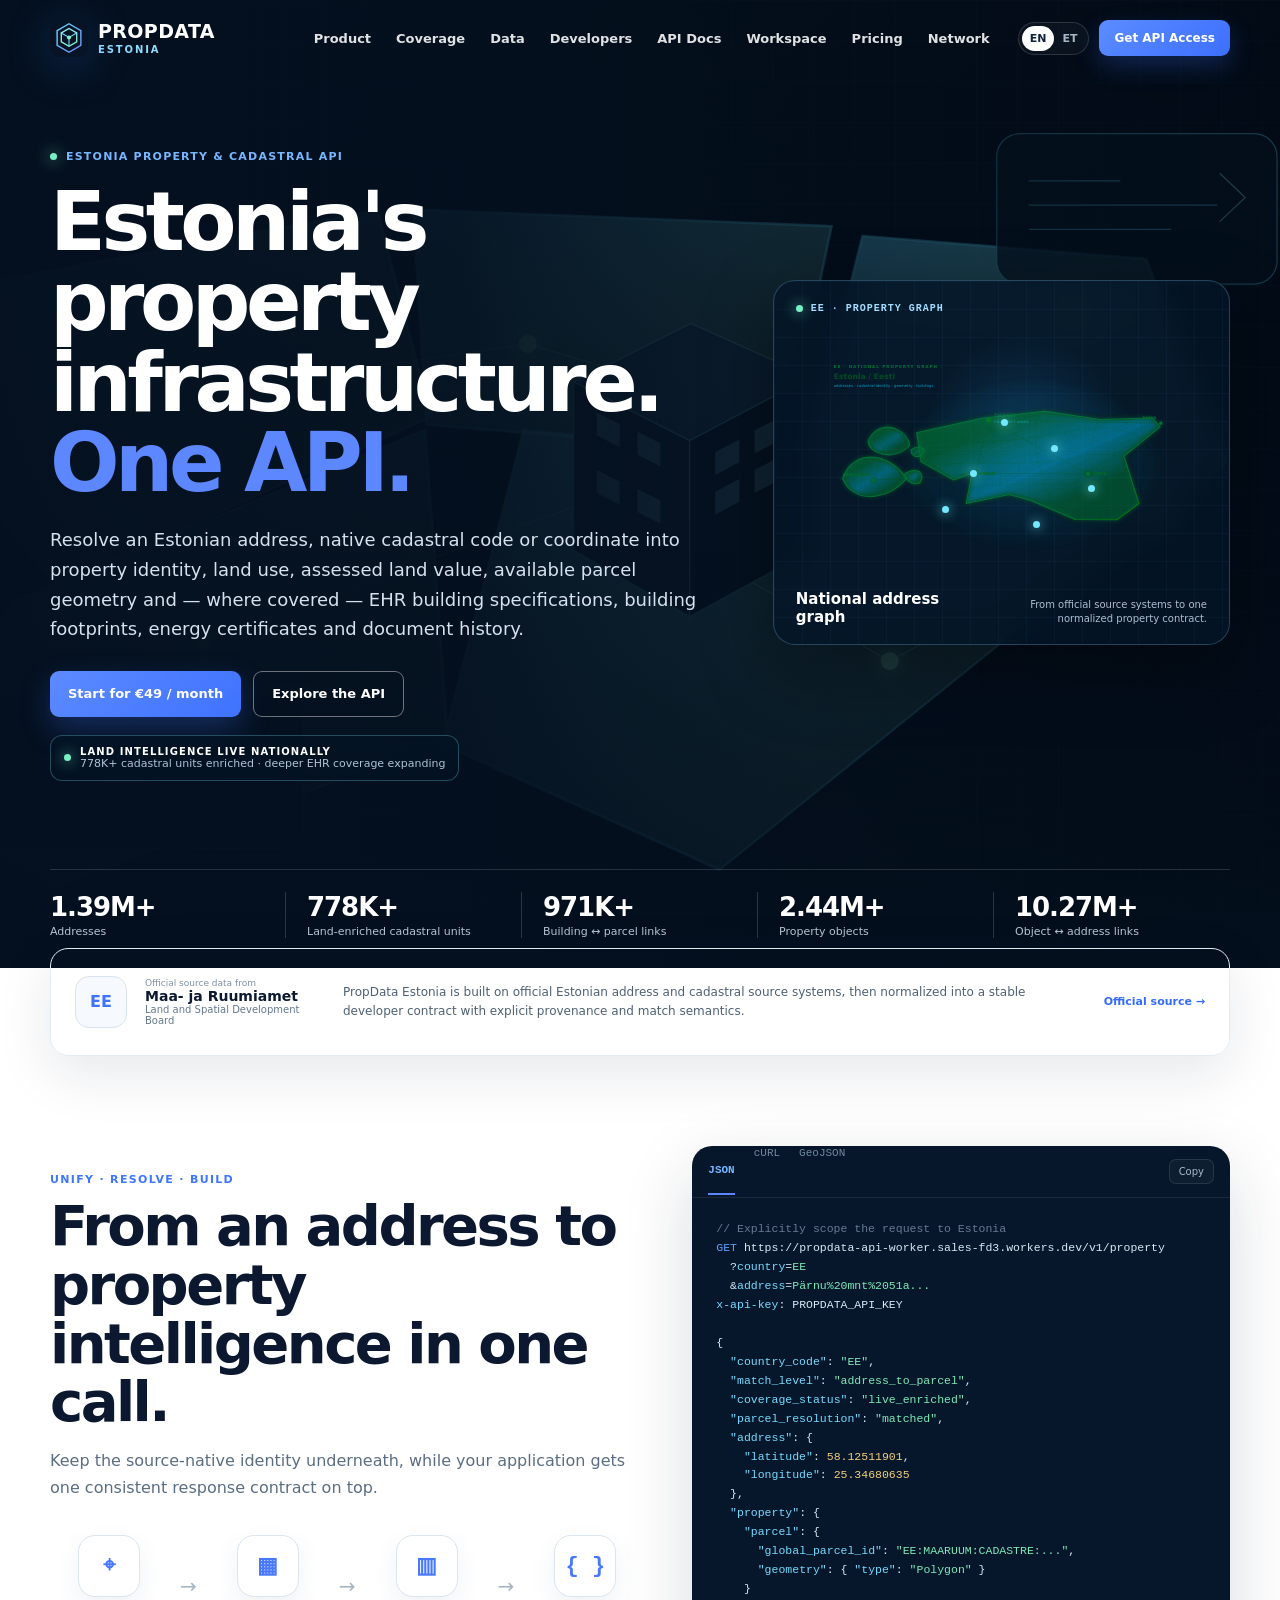
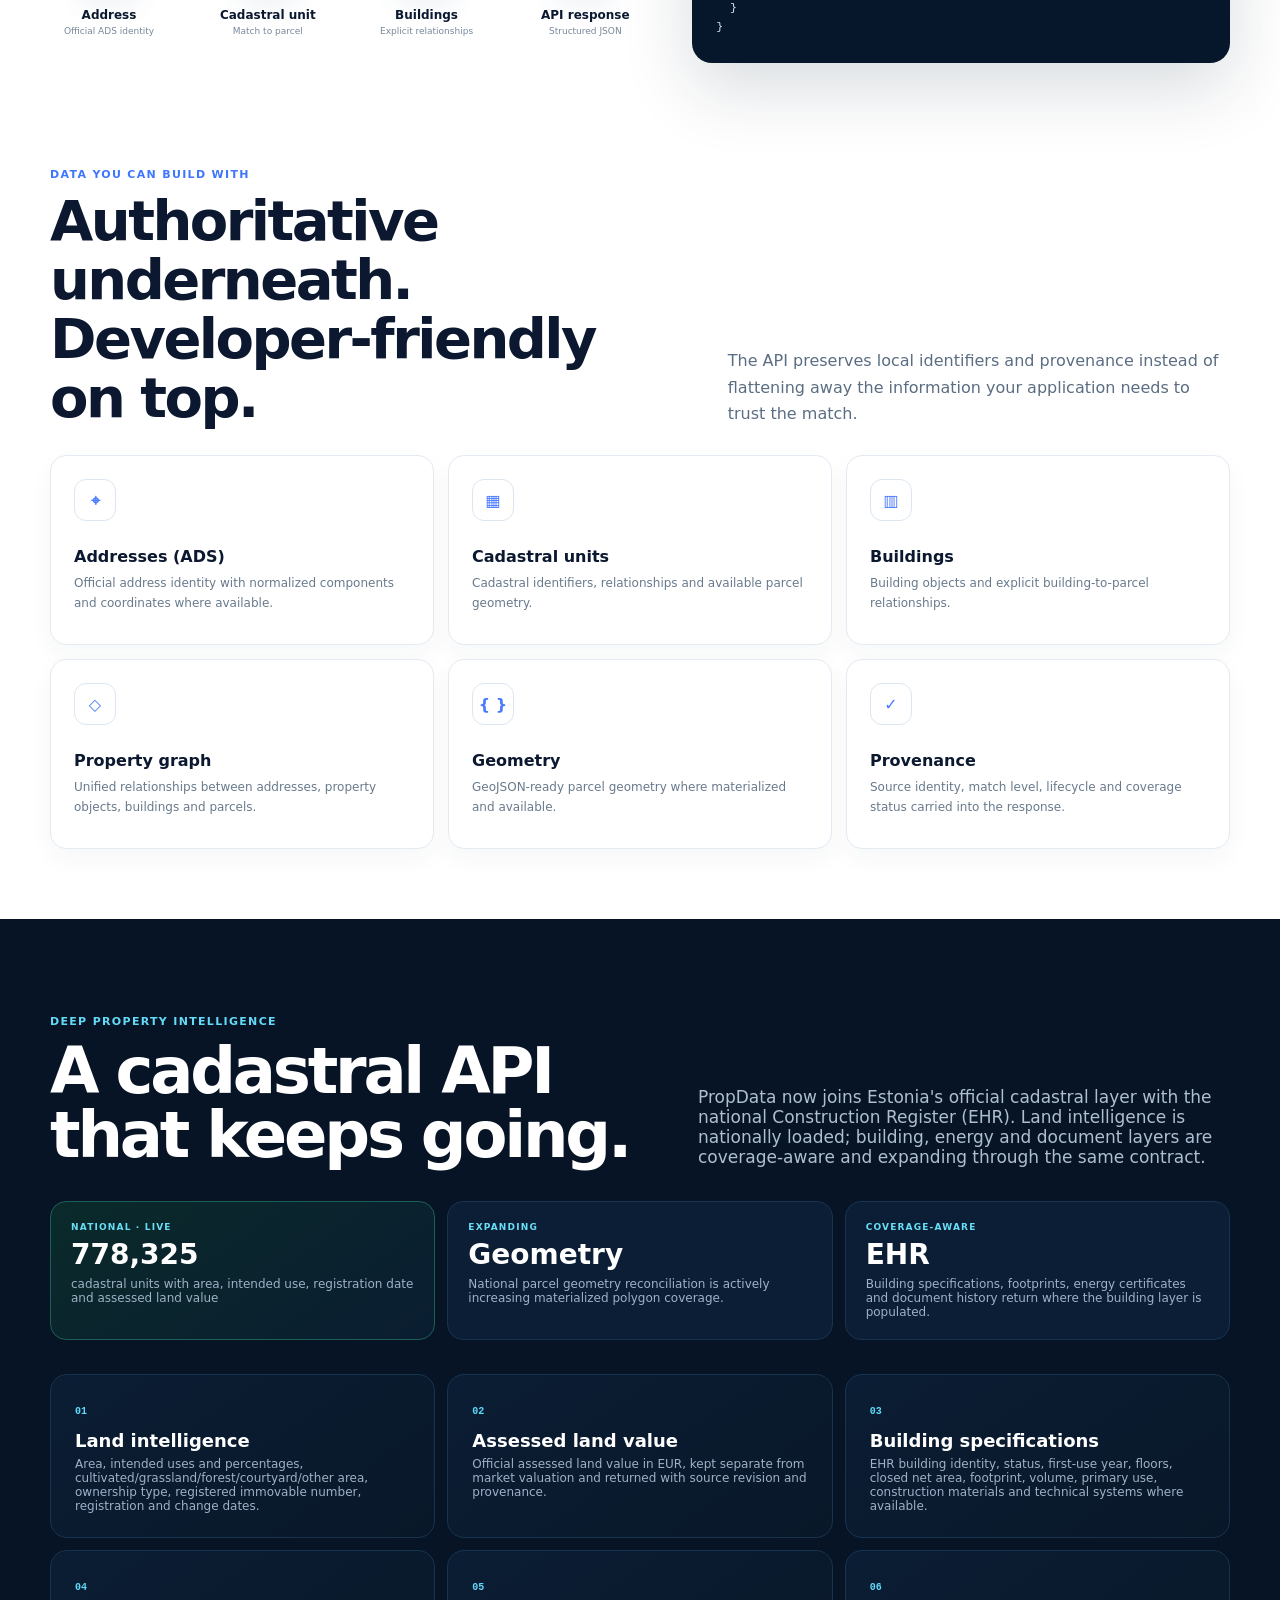
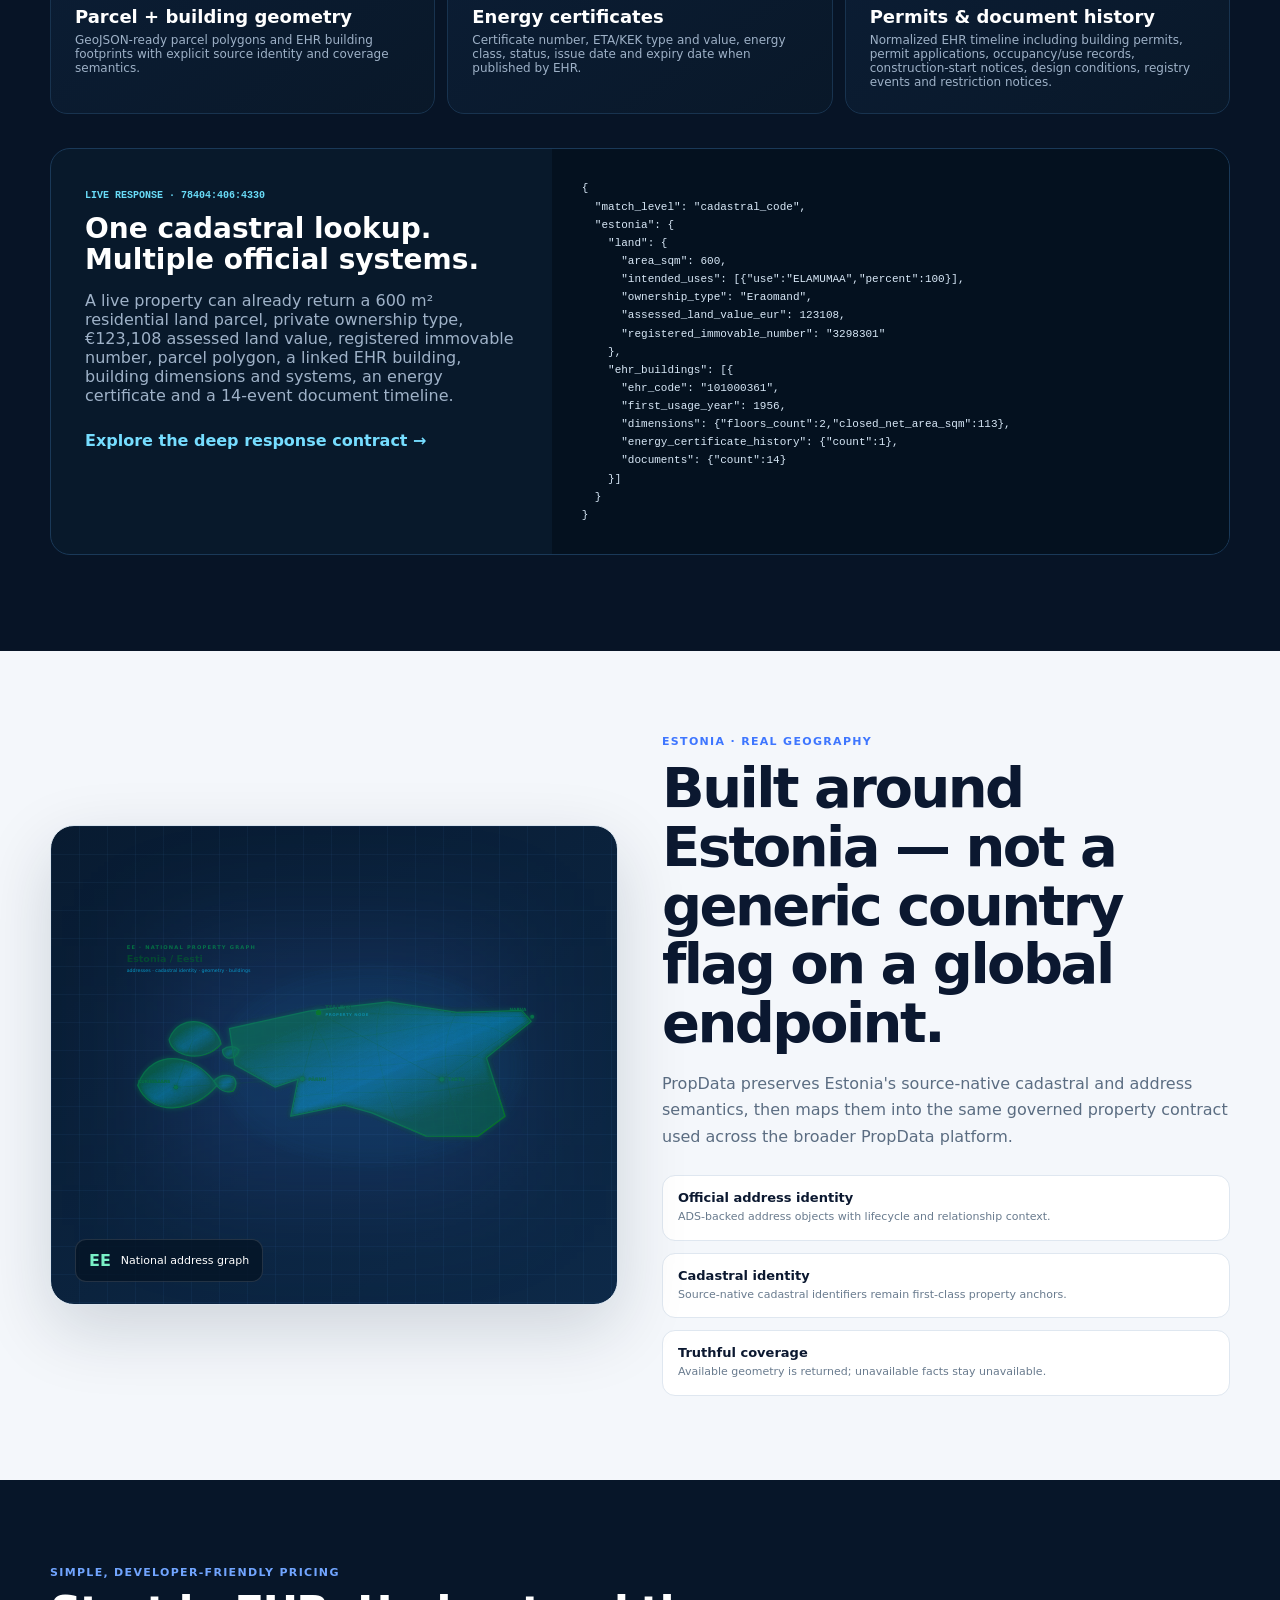
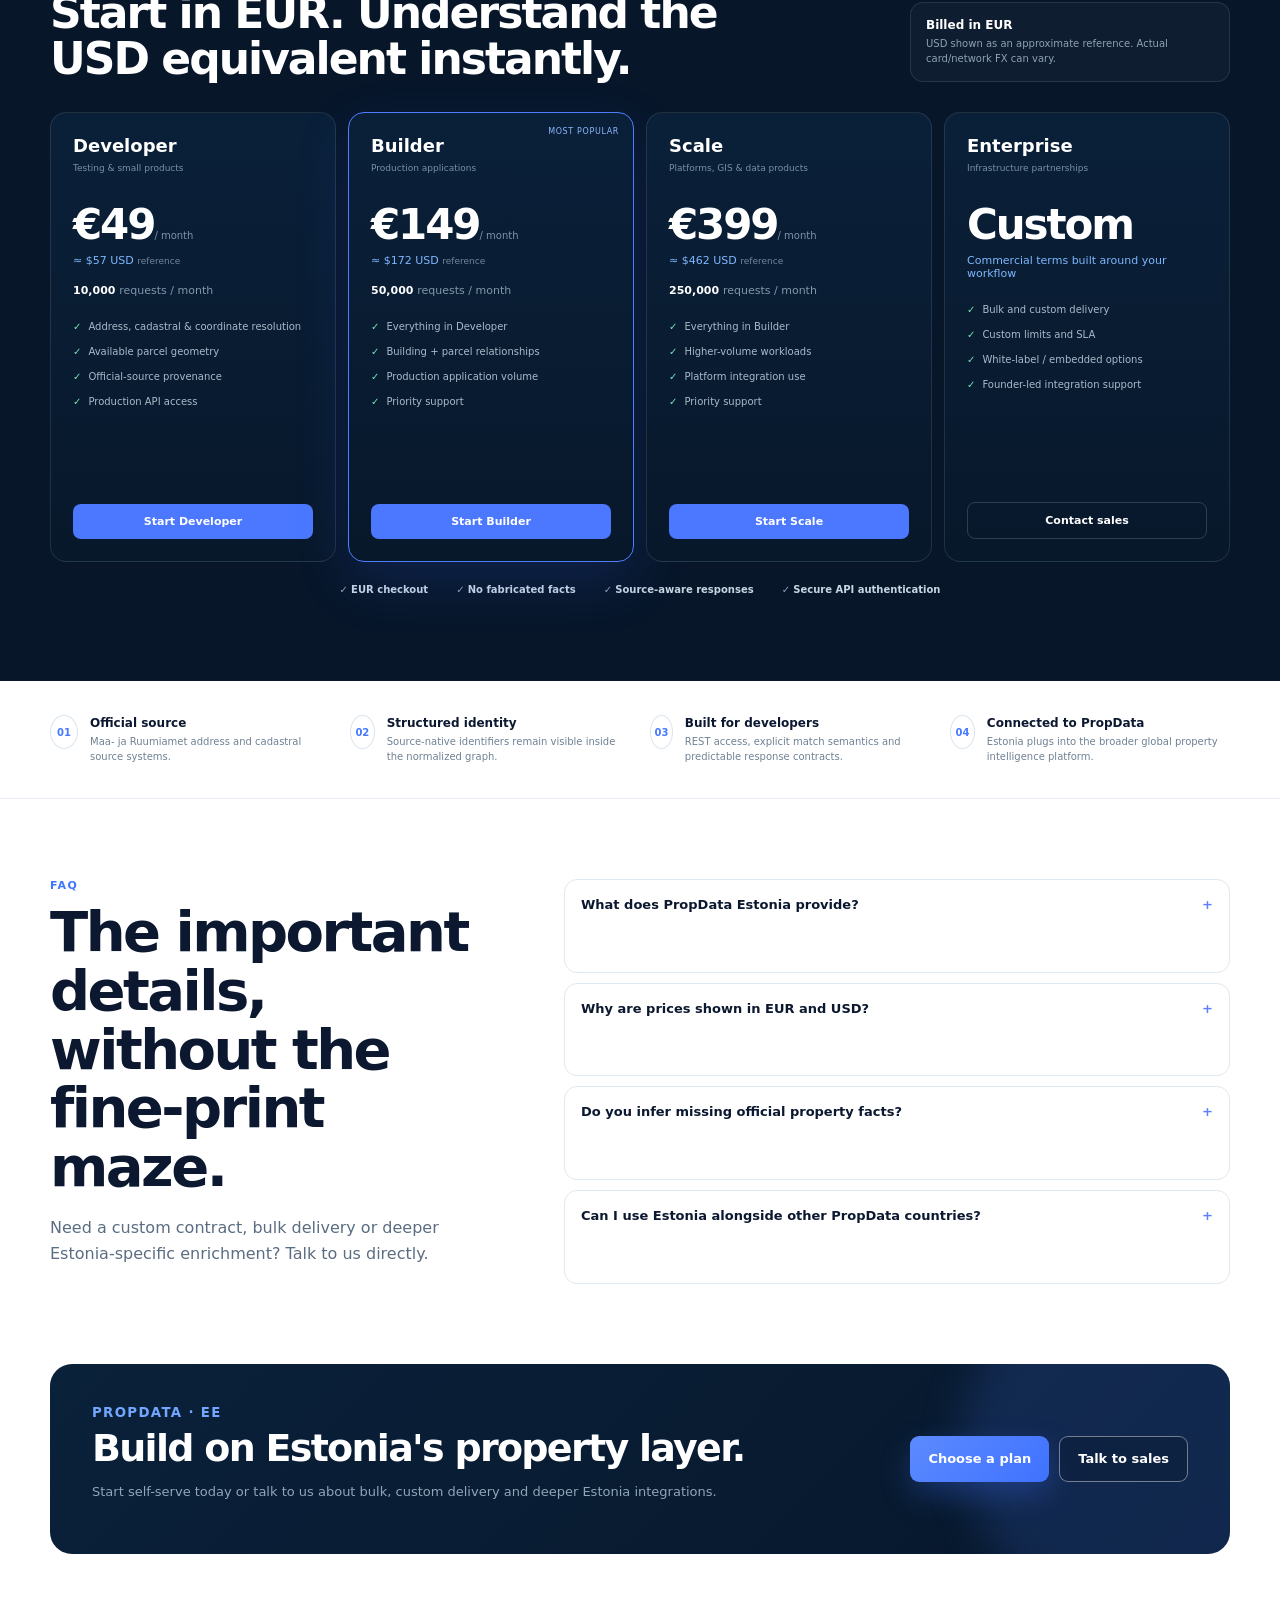
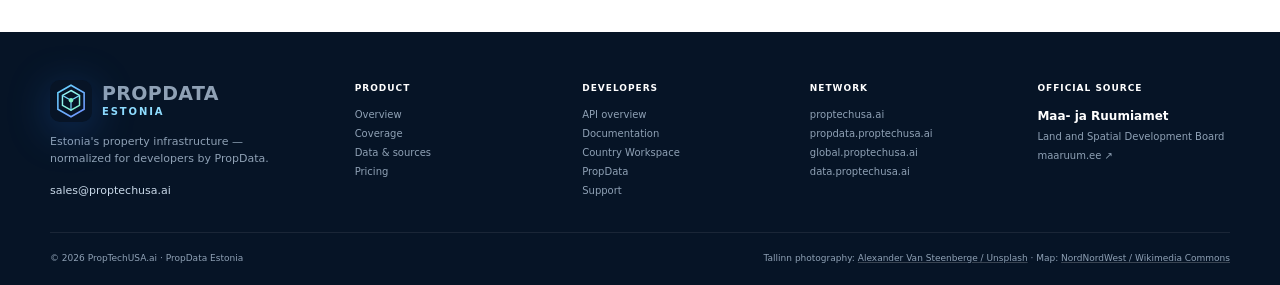
==== commit 006cb3bb: "Promote Estonia homepage to deep property intelligence contract" ====
--- a/index.html
+++ b/index.html
@@ -3,8 +3,8 @@
 <head>
   <meta charset="utf-8">
   <meta name="viewport" content="width=device-width,initial-scale=1,viewport-fit=cover">
-  <title>Estonia Property Data API — Addresses, Cadastral Parcels & Geometry | PropData</title>
-  <meta name="description" content="Build on Estonia's official property data with normalized addresses, cadastral identity, available parcel geometry, buildings, relationships and source provenance through one API.">
+  <title>Estonia Property Intelligence API — Land, Buildings, Energy & Permits | PropData</title>
+  <meta name="description" content="Resolve Estonia property identity into national cadastral land intelligence, assessed land value, ADS relationships, available geometry and coverage-aware EHR buildings, energy certificates and document history through one PropData API.">
   <meta name="author" content="PropTechUSA.ai">
   <meta name="application-name" content="PropData Estonia">
   <meta name="theme-color" content="#061426">
@@ -21,8 +21,8 @@
 
   <meta property="og:type" content="website">
   <meta property="og:site_name" content="PropData Estonia">
-  <meta property="og:title" content="Estonia's property infrastructure. One API.">
-  <meta property="og:description" content="Official-source Estonian addresses, cadastral identity, available parcel geometry, buildings and property relationships — normalized for developers by PropData.">
+  <meta property="og:title" content="Estonia's property intelligence layer. One API.">
+  <meta property="og:description" content="Official-source Estonia property identity, national cadastral land intelligence, assessed value, ADS relationships, geometry and coverage-aware EHR building, energy and document history — normalized by PropData.">
   <meta property="og:url" content="https://ee.proptechusa.ai/">
   <meta property="og:locale" content="en_US">
   <meta property="og:locale:alternate" content="et_EE">
@@ -33,8 +33,8 @@
   <meta property="og:image:alt" content="Tallinn Old Town at sunset — PropData Estonia property API">
 
   <meta name="twitter:card" content="summary_large_image">
-  <meta name="twitter:title" content="Estonia's property infrastructure. One API.">
-  <meta name="twitter:description" content="Official-source Estonian property identity, cadastral context, buildings and available geometry through one normalized developer API.">
+  <meta name="twitter:title" content="Estonia's property intelligence layer. One API.">
+  <meta name="twitter:description" content="National cadastral land intelligence, assessed value, relationships, geometry and coverage-aware EHR building, energy and document history through one Estonia-native PropData contract.">
   <meta name="twitter:image" content="https://images.unsplash.com/photo-1760097776531-3aa60f1ebd7d?auto=format&fit=crop&w=1200&h=630&q=88">
   <meta name="twitter:image:alt" content="Tallinn Old Town at sunset — PropData Estonia property API">
 
@@ -75,14 +75,20 @@
         "isAccessibleForFree":false,
         "provider":{"@id":"https://proptechusa.ai/#organization"},
         "areaServed":{"@type":"Country","name":"Estonia"},
-        "description":"Estonia property and cadastral data API with official-source address identity, cadastral context, available geometry, buildings, relationships and provenance-aware responses.",
+        "description":"Estonia property intelligence API with official-source address and cadastral identity, national land intelligence, assessed land value, ADS relationships, available geometry and coverage-aware EHR building, energy and document history.",
         "image":"https://images.unsplash.com/photo-1760097776531-3aa60f1ebd7d?auto=format&fit=crop&w=1200&h=630&q=88",
         "featureList":[
           "Official Estonian address resolution",
-          "Cadastral identity and identifiers",
+          "Native cadastral-code property resolution",
+          "National cadastral land intelligence",
+          "Official assessed land value",
+          "ADS property-object relationships",
           "Available parcel geometry",
           "Building-to-parcel relationships",
-          "Source provenance and match semantics",
+          "Coverage-aware EHR building specifications",
+          "Energy certificate history",
+          "Permit and document history",
+          "Source provenance and coverage semantics",
           "REST API access"
         ],
         "offers":[
@@ -104,7 +110,7 @@
         "@type":"FAQPage",
         "@id":"https://ee.proptechusa.ai/#faq",
         "mainEntity":[
-          {"@type":"Question","name":"What does PropData Estonia provide?","acceptedAnswer":{"@type":"Answer","text":"PropData Estonia normalizes official-source Estonian address and cadastral records into a developer API with property identity, available parcel geometry, buildings, explicit relationships, match status and source provenance."}},
+          {"@type":"Question","name":"What does PropData Estonia provide?","acceptedAnswer":{"@type":"Answer","text":"PropData Estonia normalizes official-source Estonian address, cadastral and EHR systems into a country-native property API with national land intelligence, assessed land value, explicit relationships, available geometry and coverage-aware building, energy and document history."}},
           {"@type":"Question","name":"What currency is billing in?","acceptedAnswer":{"@type":"Answer","text":"Self-serve Estonia plans are billed in EUR. Approximate USD equivalents are displayed for reference and can vary with exchange rates and card-network conversion."}},
           {"@type":"Question","name":"Does PropData fabricate missing property values?","acceptedAnswer":{"@type":"Answer","text":"No. Unavailable or unverified property facts remain null or explicitly unavailable rather than being inferred as source facts."}}
         ]
@@ -158,7 +164,7 @@
         <div class="hero-copy reveal visible">
           <div class="eyebrow"><span></span><b data-en="ESTONIA PROPERTY & CADASTRAL API" data-et="EESTI KINNISVARA- JA KATASTRIANDMETE API">ESTONIA PROPERTY & CADASTRAL API</b></div>
           <h1><span data-en="Estonia's property" data-et="Eesti kinnisvara">Estonia's property</span><br><span data-en="infrastructure." data-et="andmetaristu.">infrastructure.</span><br><em data-en="One API." data-et="Üks API.">One API.</em></h1>
-          <p data-en="Resolve Estonian addresses, cadastral units or coordinates into official property identity, available parcel geometry and building relationships — powered by official sources and normalized by PropData." data-et="Lahenda Eesti aadress, katastriüksus või koordinaadid ametlikuks kinnisvaraidentiteediks, olemasolevaks katastrigeomeetriaks ja hooneseosteks — ametlike allikate põhjal ning PropData poolt normaliseerituna.">Resolve Estonian addresses, cadastral units or coordinates into official property identity, available parcel geometry and building relationships — powered by official sources and normalized by PropData.</p>
+          <p data-en="Resolve an Estonian address, native cadastral code or coordinate into property identity, national land intelligence, assessed land value, available parcel geometry and — where covered — EHR building specifications, energy certificates and document history." data-et="Lahenda Eesti aadress, katastritunnus või koordinaat kinnisvaraidentiteediks, riiklikuks maa-intelligentsiks, maa hinnatud väärtuseks, olemasolevaks katastrigeomeetriaks ning katvuse korral EHR hooneandmeteks, energiamärgisteks ja dokumendiajalooks.">Resolve an Estonian address, native cadastral code or coordinate into property identity, national land intelligence, assessed land value, available parcel geometry and — where covered — EHR building specifications, energy certificates and document history.</p>
           <div class="hero-actions">
             <a class="btn btn-primary" href="#pricing"><span data-en="Start for €49 / month" data-et="Alusta €49 / kuu">Start for €49 / month</span></a>
             <a class="btn btn-outline" href="#developers"><span data-en="Explore the API" data-et="Tutvu API-ga">Explore the API</span></a>
@@ -175,7 +181,7 @@
 
         <div class="hero-metrics reveal" aria-label="PropData Estonia data metrics">
           <div><b>1.39M+</b><span data-en="Addresses" data-et="Aadressi">Addresses</span></div>
-          <div><b>505K+</b><span data-en="Parcels with geometry" data-et="Geomeetriaga katastriüksust">Parcels with geometry</span></div>
+          <div><b>778K+</b><span data-en="Land-enriched cadastral units" data-et="Maaandmetega rikastatud katastriüksust">Land-enriched cadastral units</span></div>
           <div><b>971K+</b><span data-en="Building ↔ parcel links" data-et="Hoone ↔ katastriüksuse seost">Building ↔ parcel links</span></div>
           <div><b>2.44M+</b><span data-en="Property objects" data-et="Kinnisvaraobjekti">Property objects</span></div>
           <div><b>10.27M+</b><span data-en="Object ↔ address links" data-et="Objekti ↔ aadressi seost">Object ↔ address links</span></div>
--- a/site.css
+++ b/site.css
@@ -1,26 +1,13 @@
-:root{
-  --bg:#050b14;--bg2:#081321;--panel:#0b1828;--panel2:#0e2135;--panel3:#10283f;
-  --text:#f7fbff;--muted:#9db0c6;--muted2:#6f849b;--line:rgba(143,197,239,.16);
-  --cyan:#52d9ff;--blue:#2994ff;--mint:#7cf3c8;--white:#fff;--danger:#ff738d;
-  --shadow:0 30px 100px rgba(0,0,0,.42);--shadow-sm:0 16px 45px rgba(0,0,0,.28);
-  --radius:24px;--radius-sm:16px;--wrap:min(1200px,calc(100% - 40px));
-}
-*{box-sizing:border-box}html{scroll-behavior:smooth}body{margin:0;color:var(--text);background:var(--bg);font:16px/1.55 Inter,ui-sans-serif,system-ui,-apple-system,BlinkMacSystemFont,"Segoe UI",sans-serif;overflow-x:hidden}body:before{content:"";position:fixed;inset:0;pointer-events:none;z-index:-2;background:radial-gradient(circle at 72% 5%,rgba(41,148,255,.14),transparent 31%),radial-gradient(circle at 8% 28%,rgba(82,217,255,.08),transparent 28%),linear-gradient(180deg,#050b14 0%,#07111d 45%,#040910 100%)}body:after{content:"";position:fixed;inset:0;pointer-events:none;z-index:-1;opacity:.18;background-image:linear-gradient(rgba(255,255,255,.025) 1px,transparent 1px),linear-gradient(90deg,rgba(255,255,255,.025) 1px,transparent 1px);background-size:48px 48px;mask-image:linear-gradient(to bottom,black,transparent 74%)}
-a{color:inherit;text-decoration:none}button{font:inherit}.wrap{width:var(--wrap);margin:auto}.sr-only{position:absolute;width:1px;height:1px;padding:0;margin:-1px;overflow:hidden;clip:rect(0,0,0,0);white-space:nowrap;border:0}
-.nav-shell{position:sticky;top:0;z-index:50;border-bottom:1px solid transparent;transition:.25s ease}.nav-shell.scrolled{background:rgba(5,11,20,.78);backdrop-filter:blur(18px);border-bottom-color:var(--line)}.nav{height:76px;display:flex;align-items:center;gap:24px}.brand{display:flex;align-items:center;gap:12px;font-weight:900;letter-spacing:-.035em;font-size:20px;white-space:nowrap}.brand-mark{position:relative;width:32px;height:32px;border:1px solid rgba(82,217,255,.34);border-radius:9px;background:linear-gradient(145deg,rgba(82,217,255,.16),rgba(124,243,200,.04));box-shadow:inset 0 0 24px rgba(82,217,255,.08)}.brand-mark:before,.brand-mark:after{content:"";position:absolute;background:linear-gradient(135deg,var(--cyan),var(--mint));border-radius:999px}.brand-mark:before{width:14px;height:2px;left:8px;top:10px;box-shadow:0 5px 0 rgba(82,217,255,.72),0 10px 0 rgba(124,243,200,.5)}.brand-mark:after{width:4px;height:4px;right:6px;bottom:6px;box-shadow:0 0 12px var(--mint)}.brand span{color:var(--cyan)}.nav-links{margin-left:auto;display:flex;align-items:center;gap:26px;color:var(--muted);font-size:14px;font-weight:650}.nav-links a{transition:.2s ease}.nav-links a:hover{color:var(--text)}.nav-actions{display:flex;align-items:center;gap:10px}.lang-switch{display:flex;padding:3px;border:1px solid var(--line);border-radius:999px;background:rgba(12,26,43,.7)}.lang-btn{border:0;background:transparent;color:var(--muted);font-size:12px;font-weight:850;letter-spacing:.08em;padding:7px 9px;border-radius:999px;cursor:pointer}.lang-btn.active{background:rgba(82,217,255,.13);color:#dff8ff;box-shadow:inset 0 0 0 1px rgba(82,217,255,.2)}
-.btn{display:inline-flex;align-items:center;justify-content:center;gap:9px;min-height:44px;padding:11px 17px;border-radius:12px;border:1px solid var(--line);background:rgba(11,24,40,.72);color:var(--text);font-weight:800;transition:transform .18s ease,border-color .18s ease,background .18s ease;cursor:pointer}.btn:hover{transform:translateY(-2px);border-color:rgba(82,217,255,.45);background:rgba(16,39,61,.85)}.btn.primary{border:0;color:#03111a;background:linear-gradient(135deg,#8be8ff 0%,#55dfff 42%,#80f0c9 100%);box-shadow:0 13px 42px rgba(82,217,255,.18)}.btn.primary:hover{background:linear-gradient(135deg,#b4f2ff,#6be5ff 45%,#9bf6d5)}.btn.ghost{background:transparent}.btn .arrow{font-size:18px;line-height:1}
-.hero{padding:68px 0 48px}.hero-grid{display:grid;grid-template-columns:minmax(0,1.05fr) minmax(430px,.95fr);gap:46px;align-items:center}.eyebrow{display:inline-flex;align-items:center;gap:9px;border:1px solid rgba(82,217,255,.23);border-radius:999px;background:rgba(82,217,255,.06);color:#c6f5ff;padding:7px 11px;font-size:12px;font-weight:850;letter-spacing:.1em;text-transform:uppercase}.eyebrow-dot{width:7px;height:7px;border-radius:50%;background:var(--mint);box-shadow:0 0 18px rgba(124,243,200,.8)}.hero h1{margin:22px 0 20px;font-size:clamp(54px,7vw,92px);line-height:.94;letter-spacing:-.065em;max-width:810px}.hero h1 em{font-style:normal;background:linear-gradient(90deg,var(--cyan),#a4efff 42%,var(--mint));-webkit-background-clip:text;background-clip:text;color:transparent}.hero-copy{max-width:760px;font-size:19px;color:var(--muted);margin:0}.hero-actions{display:flex;gap:11px;flex-wrap:wrap;margin-top:28px}.microproof{display:flex;gap:18px;flex-wrap:wrap;margin-top:24px;color:var(--muted2);font-size:12px;font-weight:700}.microproof span{display:flex;align-items:center;gap:7px}.microproof span:before{content:"";width:5px;height:5px;border-radius:50%;background:var(--mint)}
-.hero-art{position:relative;min-height:560px;border:1px solid var(--line);border-radius:30px;background:linear-gradient(160deg,rgba(15,37,58,.88),rgba(5,15,27,.95));box-shadow:var(--shadow);overflow:hidden;isolation:isolate}.hero-art:before{content:"";position:absolute;inset:0;background:radial-gradient(circle at 62% 24%,rgba(82,217,255,.16),transparent 28%),linear-gradient(rgba(82,217,255,.035) 1px,transparent 1px),linear-gradient(90deg,rgba(82,217,255,.035) 1px,transparent 1px);background-size:auto,32px 32px,32px 32px;transform:perspective(700px) rotateX(57deg) scale(1.65) translateY(18%);transform-origin:center bottom;opacity:.85}.hero-art:after{content:"";position:absolute;left:10%;right:10%;bottom:8%;height:22%;border-radius:50%;background:rgba(82,217,255,.12);filter:blur(50px);z-index:-1}.art-badge{position:absolute;left:22px;top:22px;z-index:5;display:flex;align-items:center;gap:8px;border:1px solid var(--line);background:rgba(5,15,26,.72);backdrop-filter:blur(12px);border-radius:999px;padding:8px 10px;color:#c4d7e8;font-size:11px;font-weight:750}.art-badge i{width:6px;height:6px;background:var(--mint);border-radius:50%;box-shadow:0 0 12px var(--mint)}.parcel-stage{position:absolute;inset:82px 34px 34px;transform:perspective(950px) rotateX(52deg) rotateZ(-6deg);transform-style:preserve-3d}.parcel{position:absolute;border:1px solid rgba(82,217,255,.62);background:linear-gradient(135deg,rgba(82,217,255,.1),rgba(124,243,200,.025));box-shadow:inset 0 0 30px rgba(82,217,255,.045)}.parcel.p1{left:4%;top:12%;width:38%;height:33%;clip-path:polygon(4% 9%,86% 0,100% 74%,18% 100%,0 47%)}.parcel.p2{left:43%;top:6%;width:43%;height:29%;clip-path:polygon(10% 0,96% 8%,100% 77%,22% 100%,0 41%)}.parcel.p3{left:11%;top:47%;width:39%;height:37%;clip-path:polygon(0 18%,88% 0,100% 84%,21% 100%,7% 64%)}.parcel.p4{left:51%;top:38%;width:42%;height:43%;clip-path:polygon(8% 0,100% 9%,89% 94%,24% 100%,0 55%)}.parcel.hot{border-color:rgba(124,243,200,.82);background:linear-gradient(135deg,rgba(124,243,200,.18),rgba(82,217,255,.06));box-shadow:inset 0 0 38px rgba(124,243,200,.1),0 0 28px rgba(124,243,200,.05)}.building{position:absolute;left:55%;top:37%;width:122px;height:142px;transform:translateZ(70px) rotateX(-52deg) rotateZ(6deg) translate(-20%,-30%);transform-style:preserve-3d}.building .front{position:absolute;inset:22px 10px 0;background:linear-gradient(180deg,#16334f,#0e2134);border:1px solid rgba(170,226,255,.32);box-shadow:0 20px 35px rgba(0,0,0,.28)}.building .front:before{content:"";position:absolute;inset:12px;background:repeating-linear-gradient(90deg,rgba(133,230,255,.32) 0 7px,transparent 7px 15px),repeating-linear-gradient(0deg,rgba(133,230,255,.18) 0 7px,transparent 7px 18px);opacity:.72}.building .roof{position:absolute;left:0;top:0;width:100%;height:42px;background:linear-gradient(135deg,#244a68,#112c45);border:1px solid rgba(169,229,255,.4);clip-path:polygon(12% 35%,72% 0,100% 46%,39% 100%)}.building-pin{position:absolute;left:61%;top:20%;z-index:6;width:10px;height:10px;border-radius:50%;background:var(--mint);box-shadow:0 0 0 8px rgba(124,243,200,.08),0 0 22px rgba(124,243,200,.85)}.building-pin:after{content:"";position:absolute;left:4px;top:10px;height:168px;border-left:1px dashed rgba(124,243,200,.5)}.data-card{position:absolute;z-index:8;width:170px;border:1px solid rgba(134,205,255,.18);border-radius:15px;background:rgba(7,20,34,.82);backdrop-filter:blur(14px);box-shadow:var(--shadow-sm);padding:13px}.data-card strong{display:block;font-size:11px;letter-spacing:.07em;color:#d6f8ff;text-transform:uppercase;margin-bottom:10px}.data-card .line{height:5px;border-radius:4px;background:rgba(152,199,229,.18);margin:7px 0}.data-card .line.hot{background:linear-gradient(90deg,var(--cyan),var(--mint))}.data-card.c1{right:18px;top:92px}.data-card.c2{left:18px;bottom:24px;width:158px}.data-card.c3{right:26px;bottom:30px;width:182px}.mini-map{height:68px;position:relative;overflow:hidden;border-radius:9px;background:linear-gradient(145deg,rgba(82,217,255,.08),rgba(124,243,200,.025))}.mini-map:before,.mini-map:after{content:"";position:absolute;border:1px solid rgba(82,217,255,.44);transform:rotate(-8deg)}.mini-map:before{left:13px;top:13px;width:70px;height:34px;clip-path:polygon(0 20%,100% 0,84% 100%,12% 79%)}.mini-map:after{right:12px;bottom:10px;width:48px;height:25px;clip-path:polygon(4% 0,100% 18%,76% 100%,0 74%)}.api-glyph{display:flex;gap:6px;align-items:center;font:800 22px ui-monospace,SFMono-Regular,Menlo,monospace;color:var(--cyan)}.api-glyph span{font-size:11px;color:var(--muted);font-family:inherit;font-weight:600}.success-banner{display:none;margin-top:20px;padding:13px 15px;border:1px solid rgba(124,243,200,.28);background:rgba(124,243,200,.07);border-radius:12px;color:#ccffed;font-size:14px}.success-banner.show{display:block}
-.stats{display:grid;grid-template-columns:repeat(4,1fr);gap:12px;padding:30px 0 62px}.stat{position:relative;padding:21px 20px;border:1px solid var(--line);border-radius:17px;background:linear-gradient(180deg,rgba(15,36,57,.74),rgba(8,21,35,.74));overflow:hidden}.stat:before{content:"";position:absolute;left:0;top:0;width:1px;height:100%;background:linear-gradient(transparent,var(--cyan),transparent)}.stat strong{display:block;font-size:31px;letter-spacing:-.045em}.stat span{display:block;color:var(--muted);font-size:12px;margin-top:4px}
-.section{padding:76px 0}.section-head{display:grid;grid-template-columns:1fr minmax(300px,.72fr);gap:32px;align-items:end;margin-bottom:30px}.section-kicker{font-size:11px;font-weight:850;letter-spacing:.13em;text-transform:uppercase;color:var(--mint);margin-bottom:12px}.section-head h2,.split-copy h2,.cta h2{font-size:clamp(38px,5vw,60px);line-height:1.02;letter-spacing:-.052em;margin:0}.section-head p,.split-copy>p{color:var(--muted);font-size:17px;margin:0;max-width:640px}.feature-grid{display:grid;grid-template-columns:repeat(4,1fr);gap:13px}.feature{min-height:230px;padding:23px;border:1px solid var(--line);border-radius:20px;background:linear-gradient(180deg,rgba(14,34,54,.76),rgba(7,19,31,.8));transition:.22s ease;position:relative;overflow:hidden}.feature:hover{transform:translateY(-4px);border-color:rgba(82,217,255,.3);box-shadow:var(--shadow-sm)}.feature:after{content:"";position:absolute;width:150px;height:150px;right:-60px;bottom:-70px;border-radius:50%;background:rgba(82,217,255,.07);filter:blur(3px)}.iconbox{width:42px;height:42px;border:1px solid rgba(82,217,255,.25);border-radius:12px;display:grid;place-items:center;color:var(--cyan);background:rgba(82,217,255,.06);margin-bottom:40px}.iconbox svg{width:22px;height:22px;stroke:currentColor;fill:none;stroke-width:1.7}.feature h3{font-size:18px;margin:0 0 9px;letter-spacing:-.025em}.feature p{margin:0;color:var(--muted);font-size:14px}
-.split{display:grid;grid-template-columns:1fr 1fr;gap:20px;align-items:stretch}.coverage-card{min-height:570px;border:1px solid var(--line);border-radius:26px;overflow:hidden;position:relative;background:#07111d;box-shadow:var(--shadow-sm)}.coverage-card img{position:absolute;inset:0;width:100%;height:100%;object-fit:cover;filter:saturate(.45) hue-rotate(150deg) brightness(.7) contrast(1.18);opacity:.58;transform:scale(1.04)}.coverage-card:before{content:"";position:absolute;inset:0;z-index:2;background:radial-gradient(circle at 57% 46%,rgba(82,217,255,.13),transparent 27%),linear-gradient(180deg,rgba(3,11,20,.02),rgba(3,11,20,.74) 88%)}.coverage-card:after{content:"";position:absolute;inset:0;z-index:3;background-image:linear-gradient(rgba(82,217,255,.04) 1px,transparent 1px),linear-gradient(90deg,rgba(82,217,255,.04) 1px,transparent 1px);background-size:32px 32px;mix-blend-mode:screen}.map-node{position:absolute;z-index:5;width:8px;height:8px;border-radius:50%;background:var(--mint);box-shadow:0 0 0 8px rgba(124,243,200,.06),0 0 24px rgba(124,243,200,.8)}.map-node.n1{left:59%;top:31%}.map-node.n2{left:47%;top:46%}.map-node.n3{left:67%;top:53%}.map-node.n4{left:39%;top:61%}.map-node.n5{left:74%;top:42%}.map-node:after{content:"";position:absolute;width:46px;left:-19px;top:3px;border-top:1px solid rgba(124,243,200,.26);transform:rotate(18deg);transform-origin:center}.coverage-caption{position:absolute;z-index:6;left:24px;right:24px;bottom:22px;display:flex;justify-content:space-between;align-items:end;gap:20px}.coverage-caption strong{display:block;font-size:22px;letter-spacing:-.03em}.coverage-caption span{display:block;font-size:12px;color:#a9bed0;margin-top:5px;max-width:420px}.coverage-pill{white-space:nowrap;border:1px solid rgba(124,243,200,.28);background:rgba(7,24,34,.74);border-radius:999px;padding:8px 11px;color:#d5ffef;font-size:11px;font-weight:800}.split-copy{border:1px solid var(--line);border-radius:26px;padding:34px;background:linear-gradient(180deg,rgba(14,34,54,.76),rgba(7,19,31,.84));display:flex;flex-direction:column;justify-content:center}.proof-list{display:grid;gap:14px;margin-top:30px}.proof-item{display:grid;grid-template-columns:36px 1fr;gap:13px;align-items:start;padding:14px;border:1px solid rgba(143,197,239,.1);border-radius:14px;background:rgba(4,15,25,.42)}.proof-num{width:36px;height:36px;border-radius:10px;display:grid;place-items:center;background:rgba(82,217,255,.08);color:var(--cyan);font-weight:900;font-size:12px}.proof-item b{font-size:14px}.proof-item p{margin:3px 0 0;color:var(--muted);font-size:13px}
-.architecture{position:relative;border:1px solid var(--line);border-radius:26px;background:linear-gradient(165deg,rgba(13,34,55,.86),rgba(5,16,28,.94));padding:34px;overflow:hidden}.architecture:before{content:"";position:absolute;inset:0;background-image:radial-gradient(circle,rgba(82,217,255,.12) 1px,transparent 1px);background-size:18px 18px;mask-image:linear-gradient(90deg,transparent,black,transparent);opacity:.35}.arch-grid{position:relative;z-index:2;display:grid;grid-template-columns:repeat(4,1fr);gap:18px;align-items:center}.arch-step{position:relative;min-height:190px;border:1px solid rgba(136,203,246,.16);border-radius:18px;background:rgba(5,18,31,.74);padding:20px}.arch-step:not(:last-child):after{content:"→";position:absolute;right:-25px;top:50%;z-index:5;transform:translateY(-50%);font-size:24px;color:rgba(82,217,255,.5)}.arch-step .big-icon{height:86px;margin-bottom:18px;position:relative}.pin-shape{position:absolute;left:28px;top:5px;width:48px;height:58px;border:1px solid rgba(82,217,255,.64);border-radius:50% 50% 50% 10%;transform:rotate(-45deg);background:rgba(82,217,255,.08);box-shadow:0 0 30px rgba(82,217,255,.05)}.pin-shape:after{content:"";position:absolute;width:10px;height:10px;border-radius:50%;background:var(--mint);left:18px;top:18px;box-shadow:0 0 16px var(--mint)}.parcel-icon{position:absolute;inset:10px 8px;border:1px solid rgba(82,217,255,.7);clip-path:polygon(0 20%,75% 0,100% 62%,30% 100%,7% 72%);background:linear-gradient(135deg,rgba(82,217,255,.13),rgba(124,243,200,.06))}.building-icon{position:absolute;left:30px;top:7px;width:54px;height:70px;background:linear-gradient(180deg,#173852,#0e2235);border:1px solid rgba(160,221,255,.35)}.building-icon:after{content:"";position:absolute;inset:9px;background:repeating-linear-gradient(90deg,rgba(82,217,255,.45) 0 5px,transparent 5px 11px),repeating-linear-gradient(0deg,rgba(82,217,255,.18) 0 5px,transparent 5px 14px)}.code-icon{font:900 60px/80px ui-monospace,SFMono-Regular,Menlo,monospace;color:var(--cyan);letter-spacing:-.15em}.arch-step small{display:block;color:var(--mint);font-weight:850;text-transform:uppercase;letter-spacing:.09em;font-size:10px}.arch-step h3{font-size:17px;margin:6px 0}.arch-step p{margin:0;color:var(--muted);font-size:13px}
-.api-panel{display:grid;grid-template-columns:.88fr 1.12fr;border:1px solid var(--line);border-radius:26px;overflow:hidden;background:linear-gradient(180deg,rgba(13,32,52,.84),rgba(5,16,28,.92));box-shadow:var(--shadow-sm)}.api-copy{padding:38px}.api-copy h2{font-size:clamp(35px,4vw,54px);line-height:1.02;letter-spacing:-.05em;margin:0 0 17px}.api-copy p{color:var(--muted);font-size:16px}.api-points{display:grid;gap:9px;margin-top:23px}.api-point{display:flex;gap:10px;align-items:flex-start;color:#c8d6e4;font-size:13px}.api-point:before{content:"✓";display:grid;place-items:center;min-width:20px;height:20px;border-radius:50%;background:rgba(124,243,200,.1);color:var(--mint);font-size:11px;font-weight:900}.code-shell{position:relative;background:#030a12;border-left:1px solid var(--line);padding:0;overflow:hidden}.code-top{height:52px;display:flex;align-items:center;justify-content:space-between;padding:0 18px;border-bottom:1px solid rgba(143,197,239,.1);background:rgba(10,23,38,.86)}.dots{display:flex;gap:6px}.dots i{display:block;width:8px;height:8px;border-radius:50%;background:#23425a}.dots i:nth-child(1){background:#ff7890}.dots i:nth-child(2){background:#ffd56b}.dots i:nth-child(3){background:#79e7bd}.code-top span{font:11px ui-monospace,SFMono-Regular,Menlo,monospace;color:var(--muted2)}.copy-btn{border:1px solid rgba(143,197,239,.14);border-radius:8px;background:rgba(255,255,255,.02);color:#a9c1d4;padding:6px 8px;font-size:10px;cursor:pointer}.copy-btn:hover{color:white;border-color:rgba(82,217,255,.32)}pre{margin:0;padding:24px;overflow:auto;min-height:430px;color:#d5e7f4;font:12.5px/1.7 ui-monospace,SFMono-Regular,Menlo,Consolas,monospace;tab-size:2}.tok-c{color:#647e93}.tok-k{color:#67ddff}.tok-s{color:#92f1ca}.tok-v{color:#f5d07e}.tok-n{color:#c1a3ff}
-.provenance{display:grid;grid-template-columns:1fr 1fr;gap:14px}.prov-card{padding:27px;border:1px solid var(--line);border-radius:20px;background:linear-gradient(180deg,rgba(14,34,54,.74),rgba(7,19,31,.78))}.prov-card .flag{display:inline-flex;gap:5px;margin-bottom:22px}.prov-card .flag i{width:26px;height:6px;border-radius:999px}.prov-card .flag i:nth-child(1){background:#3a8ad5}.prov-card .flag i:nth-child(2){background:#111}.prov-card .flag i:nth-child(3){background:white}.prov-card h3{font-size:21px;margin:0 0 10px}.prov-card p{color:var(--muted);margin:0;font-size:14px}.source-labels{display:flex;gap:8px;flex-wrap:wrap;margin-top:17px}.source-label{border:1px solid rgba(143,197,239,.12);border-radius:999px;padding:7px 9px;color:#afc5d7;font-size:10px;font-weight:750;background:rgba(4,14,24,.42)}
-.pricing{display:grid;grid-template-columns:repeat(3,1fr);gap:14px}.price{position:relative;padding:28px;border:1px solid var(--line);border-radius:22px;background:linear-gradient(180deg,rgba(14,34,54,.78),rgba(6,18,31,.85));box-shadow:var(--shadow-sm)}.price.pop{border-color:rgba(82,217,255,.48);box-shadow:0 24px 80px rgba(41,148,255,.12)}.popular{position:absolute;top:16px;right:16px;border:1px solid rgba(124,243,200,.25);border-radius:999px;padding:5px 8px;background:rgba(124,243,200,.06);color:#caffeb;font-size:9px;font-weight:900;text-transform:uppercase;letter-spacing:.08em}.price h3{font-size:18px;margin:0}.amount{font-size:49px;line-height:1;letter-spacing:-.055em;font-weight:900;margin:19px 0 5px}.amount small{font-size:13px;font-weight:650;color:var(--muted)}.price .quota{color:var(--cyan);font-size:12px;font-weight:800}.price ul{list-style:none;padding:0;margin:24px 0 28px;display:grid;gap:10px;color:#b9c9d7;font-size:13px}.price li{display:flex;gap:9px}.price li:before{content:"✓";color:var(--mint);font-weight:900}.price .btn{width:100%}.enterprise-bar{display:flex;align-items:center;justify-content:space-between;gap:24px;margin-top:14px;padding:22px 24px;border:1px dashed rgba(143,197,239,.23);border-radius:18px;color:var(--muted);background:rgba(8,21,34,.45)}.enterprise-bar strong{color:white}.enterprise-bar p{margin:3px 0 0;font-size:13px}.enterprise-bar .btn{white-space:nowrap}
-.cta{position:relative;margin:42px auto 80px;padding:52px;border:1px solid rgba(82,217,255,.22);border-radius:28px;background:radial-gradient(circle at 85% 0%,rgba(82,217,255,.16),transparent 34%),linear-gradient(145deg,rgba(13,35,56,.95),rgba(5,17,29,.98));overflow:hidden}.cta:before{content:"";position:absolute;right:-70px;bottom:-110px;width:360px;height:360px;border:1px solid rgba(82,217,255,.1);border-radius:50%;box-shadow:0 0 0 45px rgba(82,217,255,.025),0 0 0 90px rgba(82,217,255,.015)}.cta p{max-width:660px;color:var(--muted);font-size:17px}.cta .hero-actions{position:relative;z-index:2}
-footer{border-top:1px solid var(--line);padding:34px 0 50px;color:var(--muted2);font-size:12px}.footer-grid{display:grid;grid-template-columns:1.4fr 1fr;gap:30px}.footer-brand{font-weight:850;color:#d6e6f2;margin-bottom:8px}.credits{text-align:right}.credits a{text-decoration:underline;text-decoration-color:rgba(143,197,239,.2);text-underline-offset:3px}.credits a:hover{color:#cceeff}.legal-note{margin-top:12px;font-size:10px;line-height:1.5;color:#637990}
-.reveal{opacity:0;transform:translateY(18px);transition:opacity .55s ease,transform .55s ease}.reveal.visible{opacity:1;transform:none}
-@media(max-width:1020px){.hero-grid{grid-template-columns:1fr}.hero-copy{max-width:720px}.hero-art{min-height:520px}.feature-grid{grid-template-columns:1fr 1fr}.arch-grid{grid-template-columns:1fr 1fr}.arch-step:nth-child(2):after{display:none}.api-panel{grid-template-columns:1fr}.code-shell{border-left:0;border-top:1px solid var(--line)}.split{grid-template-columns:1fr}.coverage-card{min-height:520px}.pricing{grid-template-columns:1fr 1fr}.price:last-child{grid-column:1/-1}.section-head{grid-template-columns:1fr}.section-head p{max-width:700px}.nav-links{display:none}}
-@media(max-width:680px){:root{--wrap:min(100% - 28px,1200px)}.nav{height:68px}.nav-actions>.btn{display:none}.brand{font-size:18px}.hero{padding-top:42px}.hero h1{font-size:clamp(47px,14vw,68px)}.hero-copy{font-size:17px}.hero-art{min-height:470px}.parcel-stage{inset:90px 12px 40px;transform:perspective(800px) rotateX(54deg) rotateZ(-7deg)}.data-card.c1{right:10px;top:75px}.data-card.c2{left:10px;bottom:14px}.data-card.c3{display:none}.building{left:52%;top:38%;transform:translateZ(70px) rotateX(-52deg) rotateZ(6deg) scale(.86) translate(-20%,-30%)}.stats,.feature-grid,.pricing,.provenance{grid-template-columns:1fr}.price:last-child{grid-column:auto}.stat{padding:18px}.section{padding:56px 0}.section-head h2,.split-copy h2,.cta h2{font-size:40px}.split-copy{padding:25px}.coverage-card{min-height:450px}.coverage-caption{display:block}.coverage-pill{display:inline-block;margin-top:10px}.architecture{padding:20px}.arch-grid{grid-template-columns:1fr}.arch-step:not(:last-child):after{content:"↓";right:50%;top:auto;bottom:-25px;transform:translateX(50%)}.arch-step:nth-child(2):after{display:block}.api-copy{padding:26px}pre{min-height:auto;font-size:11px;padding:18px}.enterprise-bar{align-items:flex-start;flex-direction:column}.cta{padding:34px 25px}.footer-grid{grid-template-columns:1fr}.credits{text-align:left}}
-@media(prefers-reduced-motion:reduce){*{scroll-behavior:auto!important}.reveal{opacity:1;transform:none;transition:none}.btn{transition:none}.hero-art *{animation:none!important}}
+:root{--navy:#061426;--navy2:#0a1d33;--blue:#4d7fff;--blue2:#65c8ff;--mint:#79efc6;--ink:#0b1830;--muted:#5b6d82;--line:#dfe7f0;--soft:#f5f8fc;--white:#fff;--shadow:0 24px 70px rgba(8,28,52,.16);--shell:min(1180px,calc(100% - 40px))}*{box-sizing:border-box}html{scroll-behavior:smooth}body{margin:0;font-family:Inter,ui-sans-serif,system-ui,-apple-system,BlinkMacSystemFont,"Segoe UI",sans-serif;color:var(--ink);background:#fff}a{color:inherit;text-decoration:none}button{font:inherit}.shell{width:var(--shell);margin:auto}.reveal{opacity:0;transform:translateY(16px);transition:.55s ease}.reveal.visible{opacity:1;transform:none}
+.site-header{position:fixed;inset:0 0 auto;z-index:80;height:76px;color:#fff;transition:.25s ease}.site-header.scrolled{background:rgba(6,20,38,.92);backdrop-filter:blur(18px);border-bottom:1px solid rgba(255,255,255,.09)}.nav{height:76px;display:flex;align-items:center;gap:28px}.brand{display:flex;align-items:center;gap:10px;min-width:max-content}.brand img{filter:drop-shadow(0 8px 20px rgba(44,126,255,.25))}.brand-copy{display:grid;line-height:1}.brand-copy strong{font-size:19px;letter-spacing:.02em}.brand-copy small{font-size:10px;letter-spacing:.19em;color:#8fddff;margin-top:4px;font-weight:800}.primary-nav{margin-left:auto;display:flex;align-items:center;gap:25px;font-size:13px;font-weight:750}.primary-nav>a,.network-menu summary{opacity:.88;cursor:pointer;transition:.18s ease}.primary-nav>a:hover,.network-menu summary:hover{opacity:1;color:#a9e9ff}.network-menu{position:relative}.network-menu summary{list-style:none}.network-menu summary::-webkit-details-marker{display:none}.network-popover{position:absolute;top:30px;right:0;width:270px;padding:10px;border:1px solid rgba(255,255,255,.1);border-radius:15px;background:rgba(6,20,38,.97);box-shadow:0 18px 50px rgba(0,0,0,.28)}.network-popover a{display:flex;justify-content:space-between;align-items:center;padding:10px;border-radius:10px}.network-popover a:hover{background:rgba(255,255,255,.06)}.network-popover strong{font-size:12px}.network-popover small{color:#8ca3bc;font-size:10px}.nav-actions{display:flex;align-items:center;gap:10px}.lang-switch{display:flex;border:1px solid rgba(255,255,255,.14);padding:3px;border-radius:999px;background:rgba(255,255,255,.03)}.lang-btn{border:0;background:transparent;color:#a5b6c7;font-size:11px;font-weight:900;padding:6px 8px;border-radius:999px;cursor:pointer}.lang-btn.active{background:#fff;color:#10223b}.nav-cta{padding:11px 15px;border-radius:9px;background:linear-gradient(135deg,#5b8cff,#3d6fff);font-size:12px;font-weight:850;box-shadow:0 10px 25px rgba(61,111,255,.25)}.menu-toggle{display:none;margin-left:auto;width:40px;height:40px;border:1px solid rgba(255,255,255,.14);background:transparent;border-radius:10px}.menu-toggle span{display:block;width:18px;height:2px;background:white;margin:5px auto}
+.hero{position:relative;min-height:720px;color:white;background:var(--navy);overflow:hidden}.hero-photo{position:absolute;inset:0;width:100%;height:100%;object-fit:cover;object-position:center 53%;filter:saturate(.93) contrast(1.03)}.hero-overlay{position:absolute;inset:0;background:linear-gradient(90deg,rgba(4,16,31,.98) 0%,rgba(4,16,31,.90) 36%,rgba(4,16,31,.54) 62%,rgba(4,16,31,.22) 100%),linear-gradient(180deg,rgba(4,16,31,.14),rgba(4,16,31,.6) 88%,rgba(4,16,31,.92));}.hero-inner{position:relative;z-index:2;padding-top:145px;display:grid;grid-template-columns:1.05fr .72fr;gap:56px;align-items:center}.hero-copy{max-width:710px}.eyebrow{display:inline-flex;align-items:center;gap:9px;font-size:11px;letter-spacing:.11em;color:#77b7ff;font-weight:900}.eyebrow>span{width:7px;height:7px;border-radius:50%;background:var(--mint);box-shadow:0 0 16px var(--mint)}.hero h1{font-size:clamp(54px,6.4vw,82px);line-height:.98;letter-spacing:-.055em;margin:18px 0 22px}.hero h1 em{font-style:normal;color:#5d87ff}.hero-copy>p{max-width:650px;font-size:18px;line-height:1.65;color:#d6e1ed}.hero-actions{display:flex;gap:12px;flex-wrap:wrap;margin-top:27px}.btn{display:inline-flex;align-items:center;justify-content:center;min-height:46px;padding:12px 18px;border-radius:9px;font-size:13px;font-weight:850;transition:.18s ease}.btn:hover{transform:translateY(-2px)}.btn-primary{background:linear-gradient(135deg,#5c8aff,#3f72ff);color:white;box-shadow:0 12px 30px rgba(63,114,255,.28)}.btn-outline{border:1px solid rgba(255,255,255,.42);color:white;background:rgba(4,16,31,.25);backdrop-filter:blur(8px)}.success-banner{display:none;margin-top:17px;padding:12px 14px;border:1px solid rgba(121,239,198,.28);border-radius:10px;background:rgba(121,239,198,.08);color:#d7fff0;font-size:13px}.success-banner.show{display:block}.hero-map-card{position:relative;min-height:365px;border:1px solid rgba(141,211,255,.25);border-radius:22px;background:rgba(4,21,40,.82);backdrop-filter:blur(16px);box-shadow:0 25px 70px rgba(0,0,0,.35);overflow:hidden;padding:22px}.hero-map-card:before{content:"";position:absolute;inset:0;background:radial-gradient(circle at 55% 42%,rgba(41,157,255,.18),transparent 30%),linear-gradient(rgba(100,195,255,.04) 1px,transparent 1px),linear-gradient(90deg,rgba(100,195,255,.04) 1px,transparent 1px);background-size:auto,28px 28px,28px 28px}.hero-map-card img{position:absolute;inset:60px 25px 60px;width:calc(100% - 50px);height:calc(100% - 120px);object-fit:contain;filter:invert(1) sepia(.2) saturate(8) hue-rotate(165deg) brightness(1.15) contrast(1.1);opacity:.82}.map-topline{position:relative;z-index:3;display:flex;gap:8px;align-items:center;font:800 10px ui-monospace,SFMono-Regular,Menlo,monospace;letter-spacing:.1em;color:#a6ddff}.live-dot{width:7px;height:7px;border-radius:50%;background:var(--mint);box-shadow:0 0 14px var(--mint)}.map-caption{position:absolute;z-index:3;left:22px;right:22px;bottom:18px;display:flex;justify-content:space-between;align-items:end;gap:20px}.map-caption strong{font-size:15px}.map-caption span{max-width:230px;text-align:right;color:#aebed0;font-size:10px;line-height:1.4}.map-nodes i{position:absolute;z-index:3;width:7px;height:7px;border-radius:50%;background:#73e8ff;box-shadow:0 0 12px #73e8ff}.m1{left:50%;top:38%}.m2{left:61%;top:45%}.m3{left:43%;top:52%}.m4{left:69%;top:56%}.m5{left:37%;top:62%}.m6{left:57%;top:66%}.hero-metrics{grid-column:1/-1;margin-top:32px;display:grid;grid-template-columns:repeat(5,1fr);border-top:1px solid rgba(255,255,255,.14);padding:22px 0 30px}.hero-metrics>div{padding:0 21px;border-right:1px solid rgba(255,255,255,.16)}.hero-metrics>div:first-child{padding-left:0}.hero-metrics>div:last-child{border-right:0}.hero-metrics b{display:block;font-size:26px;letter-spacing:-.04em}.hero-metrics span{display:block;color:#b7c5d4;font-size:11px;margin-top:3px}
+.source-ribbon{background:#fff;position:relative;z-index:5}.source-ribbon-inner{min-height:108px;display:grid;grid-template-columns:auto 180px 1fr auto;align-items:center;gap:18px;border:1px solid #e4eaf1;border-radius:18px;box-shadow:0 18px 55px rgba(12,34,62,.10);transform:translateY(-20px);padding:18px 24px}.source-seal{width:52px;height:52px;border:1px solid #d8e3ef;border-radius:14px;display:grid;place-items:center;color:#3f72ff;font-weight:900;background:#f6f9fd}.source-name{display:grid}.source-name small{font-size:9px;color:#8090a2}.source-name strong{font-size:14px}.source-name span{font-size:10px;color:#64778b}.source-ribbon-inner p{margin:0;color:#4e6073;font-size:12px;line-height:1.55}.source-ribbon-inner>a{color:#346cff;font-size:11px;font-weight:800;white-space:nowrap}
+.light-section{background:#fff;padding:70px 0}.workflow-grid{display:grid;grid-template-columns:1.05fr .95fr;gap:48px;align-items:center}.section-kicker{font-size:11px;color:#3e76ff;letter-spacing:.12em;font-weight:900;margin-bottom:11px}.workflow-copy h2,.section-heading h2,.coverage-copy h2,.pricing-heading h2,.faq-heading h2,.final-cta h2{font-size:clamp(34px,4.6vw,56px);line-height:1.05;letter-spacing:-.045em;margin:0}.workflow-copy>p,.section-heading>p,.coverage-copy>p,.faq-heading>p{color:var(--muted);font-size:16px;line-height:1.65}.flow-row{display:flex;align-items:center;gap:12px;margin-top:34px}.flow-item{width:118px;text-align:center}.flow-icon{width:62px;height:62px;border:1px solid #dbe5f0;border-radius:17px;display:grid;place-items:center;margin:0 auto 11px;color:#4778ff;font:800 22px ui-monospace,SFMono-Regular,Menlo,monospace;background:#fff;box-shadow:0 10px 26px rgba(49,91,145,.08)}.flow-item b{display:block;font-size:12px}.flow-item small{display:block;font-size:9px;color:#77889a;margin-top:4px}.flow-arrow{color:#a7b4c1;font-size:20px}.code-card{border-radius:20px;background:#07172b;color:#d8e8f5;overflow:hidden;box-shadow:var(--shadow)}.code-head{height:52px;display:flex;align-items:center;justify-content:space-between;padding:0 16px;border-bottom:1px solid rgba(255,255,255,.08)}.code-tabs{display:flex;gap:19px;font:11px ui-monospace,SFMono-Regular,Menlo,monospace;color:#7389a0}.code-tabs b{color:#78b8ff;border-bottom:2px solid #5b86ff;padding:17px 0}.copy-btn{border:1px solid rgba(255,255,255,.1);background:rgba(255,255,255,.03);color:#a7bbcd;border-radius:7px;padding:6px 9px;font-size:10px;cursor:pointer}.code-card pre{margin:0;padding:22px 24px 26px;overflow:auto;font:11.5px/1.65 ui-monospace,SFMono-Regular,Menlo,Consolas,monospace}.cmt{color:#657a91}.verb{color:#5ea0ff}.key{color:#76dbff}.str{color:#7ee9b8}.num{color:#f5cf79}
+.data-section{padding-top:35px}.section-heading{display:grid;grid-template-columns:1fr .8fr;gap:50px;align-items:end;margin-bottom:28px}.section-heading>p{margin:0}.data-grid{display:grid;grid-template-columns:repeat(3,1fr);gap:14px}.data-card{border:1px solid #e3eaf2;border-radius:16px;padding:23px;background:#fff;min-height:190px;box-shadow:0 10px 24px rgba(20,48,82,.04)}.data-card>span{width:42px;height:42px;display:grid;place-items:center;border:1px solid #dbe6f1;border-radius:12px;color:#4979ff;font-weight:900;margin-bottom:26px}.data-card h3{font-size:16px;margin:0 0 8px}.data-card p{font-size:12px;line-height:1.6;color:#687a8c;margin:0}
+.coverage-section{background:#f4f7fb;padding:84px 0}.coverage-grid{display:grid;grid-template-columns:1fr 1fr;gap:44px;align-items:center}.coverage-visual{position:relative;min-height:480px;border:1px solid #d9e3ed;border-radius:24px;background:linear-gradient(145deg,#081b31,#0d2948);overflow:hidden;box-shadow:var(--shadow)}.coverage-visual:before{content:"";position:absolute;inset:0;background:linear-gradient(rgba(92,174,255,.05) 1px,transparent 1px),linear-gradient(90deg,rgba(92,174,255,.05) 1px,transparent 1px);background-size:28px 28px}.coverage-visual img{position:absolute;inset:45px;width:calc(100% - 90px);height:calc(100% - 90px);object-fit:contain;filter:invert(1) sepia(.2) saturate(7) hue-rotate(165deg) brightness(1.13);opacity:.8}.coverage-glow{position:absolute;inset:25% 20%;background:rgba(73,132,255,.17);filter:blur(60px)}.coverage-badge{position:absolute;left:24px;bottom:22px;padding:11px 13px;border-radius:11px;background:rgba(5,20,37,.78);border:1px solid rgba(255,255,255,.12);color:white;display:flex;align-items:center;gap:10px}.coverage-badge b{color:#79efc6}.coverage-badge span{font-size:11px}.coverage-copy h2{margin-bottom:18px}.coverage-copy>p{margin-bottom:25px}.coverage-list{list-style:none;padding:0;margin:0;display:grid;gap:12px}.coverage-list li{display:grid;gap:4px;padding:14px 15px;border:1px solid #dfe7f0;border-radius:13px;background:#fff}.coverage-list b{font-size:13px}.coverage-list span{font-size:11px;color:#697b8e;line-height:1.5}
+.pricing-section{background:#071629;color:white;padding:86px 0}.pricing-heading{display:grid;grid-template-columns:1fr 320px;gap:40px;align-items:end;margin-bottom:30px}.section-kicker.blue{color:#71a5ff}.pricing-heading h2{font-size:44px;max-width:760px}.billing-note{padding:15px;border:1px solid rgba(255,255,255,.1);border-radius:13px;background:rgba(255,255,255,.03)}.billing-note strong{display:block;font-size:12px}.billing-note span{display:block;color:#8fa2b7;font-size:10px;line-height:1.5;margin-top:4px}.pricing-grid{display:grid;grid-template-columns:repeat(4,1fr);gap:12px}.price-card{position:relative;padding:22px;border:1px solid rgba(255,255,255,.1);border-radius:16px;background:linear-gradient(180deg,#0a2039,#08182b);min-height:450px}.price-card.featured{border-color:#4e7eff;box-shadow:0 20px 55px rgba(54,99,255,.16)}.popular{position:absolute;right:14px;top:14px;font-size:8px;letter-spacing:.08em;color:#8db7ff}.price-name h3{font-size:18px;margin:0}.price-name span{font-size:9px;color:#7990a8}.price{margin-top:25px}.price b{font-size:42px;letter-spacing:-.05em}.price small{font-size:10px;color:#7f92a6}.usd{font-size:11px;color:#7eb7ff;margin-top:5px}.usd span{color:#71869d;font-size:9px}.quota{font-size:11px;font-weight:750;margin-top:17px}.quota span{color:#8297ac;font-weight:500}.price-card ul{list-style:none;margin:22px 0;padding:0;display:grid;gap:10px;color:#a9bbca;font-size:10px;line-height:1.5}.price-card li{display:flex;gap:7px}.price-card li:before{content:"✓";color:#73e7b8;font-weight:900}.price-btn{position:absolute;left:22px;right:22px;bottom:22px;padding:11px 12px;border-radius:8px;background:#4b78ff;text-align:center;font-size:11px;font-weight:850}.price-btn.ghost{background:transparent;border:1px solid rgba(255,255,255,.16)}.pricing-trust{margin-top:22px;display:flex;justify-content:center;gap:28px;flex-wrap:wrap;color:#91a4b7;font-size:10px}.pricing-trust b{color:#c8d6e4}
+.trust-section{padding:34px 0;background:#fff;border-bottom:1px solid #e7edf3}.trust-grid{display:grid;grid-template-columns:repeat(4,1fr);gap:20px}.trust-item{display:flex;gap:12px;align-items:flex-start}.trust-item>span{width:34px;height:34px;border:1px solid #dae5ef;border-radius:50%;display:grid;place-items:center;color:#4779ff;font-size:10px;font-weight:900}.trust-item h3{font-size:12px;margin:1px 0 4px}.trust-item p{font-size:10px;color:#6f8193;margin:0;line-height:1.5}.faq-section{padding:80px 0;background:#fff}.faq-grid{display:grid;grid-template-columns:.8fr 1.2fr;gap:70px}.faq-heading>p{margin-top:18px}.faq-list{display:grid;gap:10px}.faq-list details{border:1px solid #e0e8f0;border-radius:13px;padding:0 16px;background:#fff}.faq-list summary{list-style:none;padding:17px 0;font-size:13px;font-weight:850;cursor:pointer}.faq-list summary::-webkit-details-marker{display:none}.faq-list summary:after{content:"+";float:right;color:#5c7fff}.faq-list details[open] summary:after{content:"–"}.faq-list p{font-size:12px;color:#687b8f;line-height:1.6;margin:0 0 16px}.final-cta{background:#fff;padding:0 0 78px}.final-cta-inner{position:relative;overflow:hidden;padding:38px 42px;border-radius:22px;background:linear-gradient(135deg,#0a213a,#07172b);color:white;display:flex;align-items:center;justify-content:space-between;gap:40px}.final-cta-inner:after{content:"";position:absolute;right:-70px;top:-90px;width:340px;height:340px;border-radius:50%;background:rgba(74,122,255,.16);filter:blur(20px)}.final-cta small{color:#72a6ff;font-weight:900;letter-spacing:.1em}.final-cta h2{font-size:38px;margin-top:8px}.final-cta p{color:#91a5b9;max-width:650px;font-size:13px;line-height:1.6}.final-actions{position:relative;z-index:2;display:flex;gap:10px;min-width:max-content}
+.site-footer{background:#061426;color:#8fa1b5;padding:48px 0 22px}.footer-main{display:grid;grid-template-columns:1.4fr repeat(4,1fr);gap:35px}.footer-brand p{font-size:11px;line-height:1.6;max-width:240px}.footer-email{font-size:11px;color:#c8d8e8}.footer-col{display:grid;align-content:start;gap:8px}.footer-col h4{font-size:9px;letter-spacing:.11em;color:#fff;margin:3px 0 8px}.footer-col a,.footer-col span{font-size:10px;color:#8fa1b5}.footer-col a:hover{color:#d7e9f9}.source-col strong{font-size:12px;color:#fff}.footer-bottom{margin-top:34px;padding-top:20px;border-top:1px solid rgba(255,255,255,.08);display:flex;justify-content:space-between;gap:20px;font-size:9px}.photo-credit{text-align:right}.photo-credit a{text-decoration:underline;text-decoration-color:rgba(255,255,255,.2)}
+@media(max-width:1050px){.primary-nav{display:none;position:absolute;top:70px;left:20px;right:20px;flex-direction:column;align-items:stretch;gap:0;padding:12px;border:1px solid rgba(255,255,255,.1);border-radius:16px;background:rgba(6,20,38,.98)}.primary-nav.open{display:flex}.primary-nav>a,.network-menu summary{padding:11px}.network-popover{position:static;width:100%;box-shadow:none;margin-top:4px}.menu-toggle{display:block}.nav-actions{margin-left:0}.hero-inner{grid-template-columns:1fr}.hero-map-card{max-width:600px}.hero-metrics{grid-template-columns:repeat(3,1fr)}.hero-metrics>div:nth-child(3){border-right:0}.hero-metrics>div:nth-child(n+4){margin-top:16px}.source-ribbon-inner{grid-template-columns:auto 180px 1fr}.source-ribbon-inner>a{grid-column:2/-1}.workflow-grid,.coverage-grid,.faq-grid{grid-template-columns:1fr}.section-heading,.pricing-heading{grid-template-columns:1fr}.data-grid{grid-template-columns:repeat(2,1fr)}.pricing-grid{grid-template-columns:repeat(2,1fr)}.trust-grid{grid-template-columns:repeat(2,1fr)}.footer-main{grid-template-columns:1.3fr 1fr 1fr}.source-col{grid-column:auto}.footer-main>.footer-col:nth-last-child(-n+2){margin-top:10px}}
+@media(max-width:700px){:root{--shell:min(100% - 28px,1180px)}.site-header,.nav{height:68px}.brand-copy strong{font-size:16px}.nav-actions .nav-cta{display:none}.hero{min-height:880px}.hero-inner{padding-top:110px;gap:26px}.hero h1{font-size:52px}.hero-copy>p{font-size:15px}.hero-map-card{min-height:290px}.map-caption{display:block}.map-caption span{display:block;text-align:left;margin-top:3px}.hero-metrics{grid-template-columns:1fr 1fr;margin-top:6px}.hero-metrics>div{padding:12px 10px!important;border-right:1px solid rgba(255,255,255,.12)!important;border-bottom:1px solid rgba(255,255,255,.1)}.hero-metrics>div:nth-child(even){border-right:0!important}.hero-metrics>div:last-child{grid-column:1/-1;border-right:0!important}.hero-metrics b{font-size:22px}.source-ribbon-inner{transform:none;margin:14px auto 0;grid-template-columns:auto 1fr;padding:16px}.source-ribbon-inner p{grid-column:1/-1}.source-ribbon-inner>a{grid-column:1/-1}.workflow-grid{gap:30px}.light-section,.coverage-section,.pricing-section,.faq-section{padding:58px 0}.flow-row{display:grid;grid-template-columns:1fr 1fr}.flow-arrow{display:none}.flow-item{width:auto}.section-heading{gap:15px}.data-grid,.pricing-grid,.trust-grid{grid-template-columns:1fr}.price-card{min-height:420px}.pricing-heading h2{font-size:36px}.final-cta{padding-bottom:56px}.final-cta-inner{padding:30px 24px;display:block}.final-actions{margin-top:22px;min-width:0;flex-wrap:wrap}.footer-main{grid-template-columns:1fr 1fr}.footer-brand{grid-column:1/-1}.footer-bottom{display:block}.photo-credit{text-align:left;margin-top:10px}.coverage-visual{min-height:390px}.coverage-visual img{inset:30px;width:calc(100% - 60px);height:calc(100% - 60px)}}
+@media(prefers-reduced-motion:reduce){*{scroll-behavior:auto!important}.reveal{opacity:1;transform:none;transition:none}.btn{transition:none}}
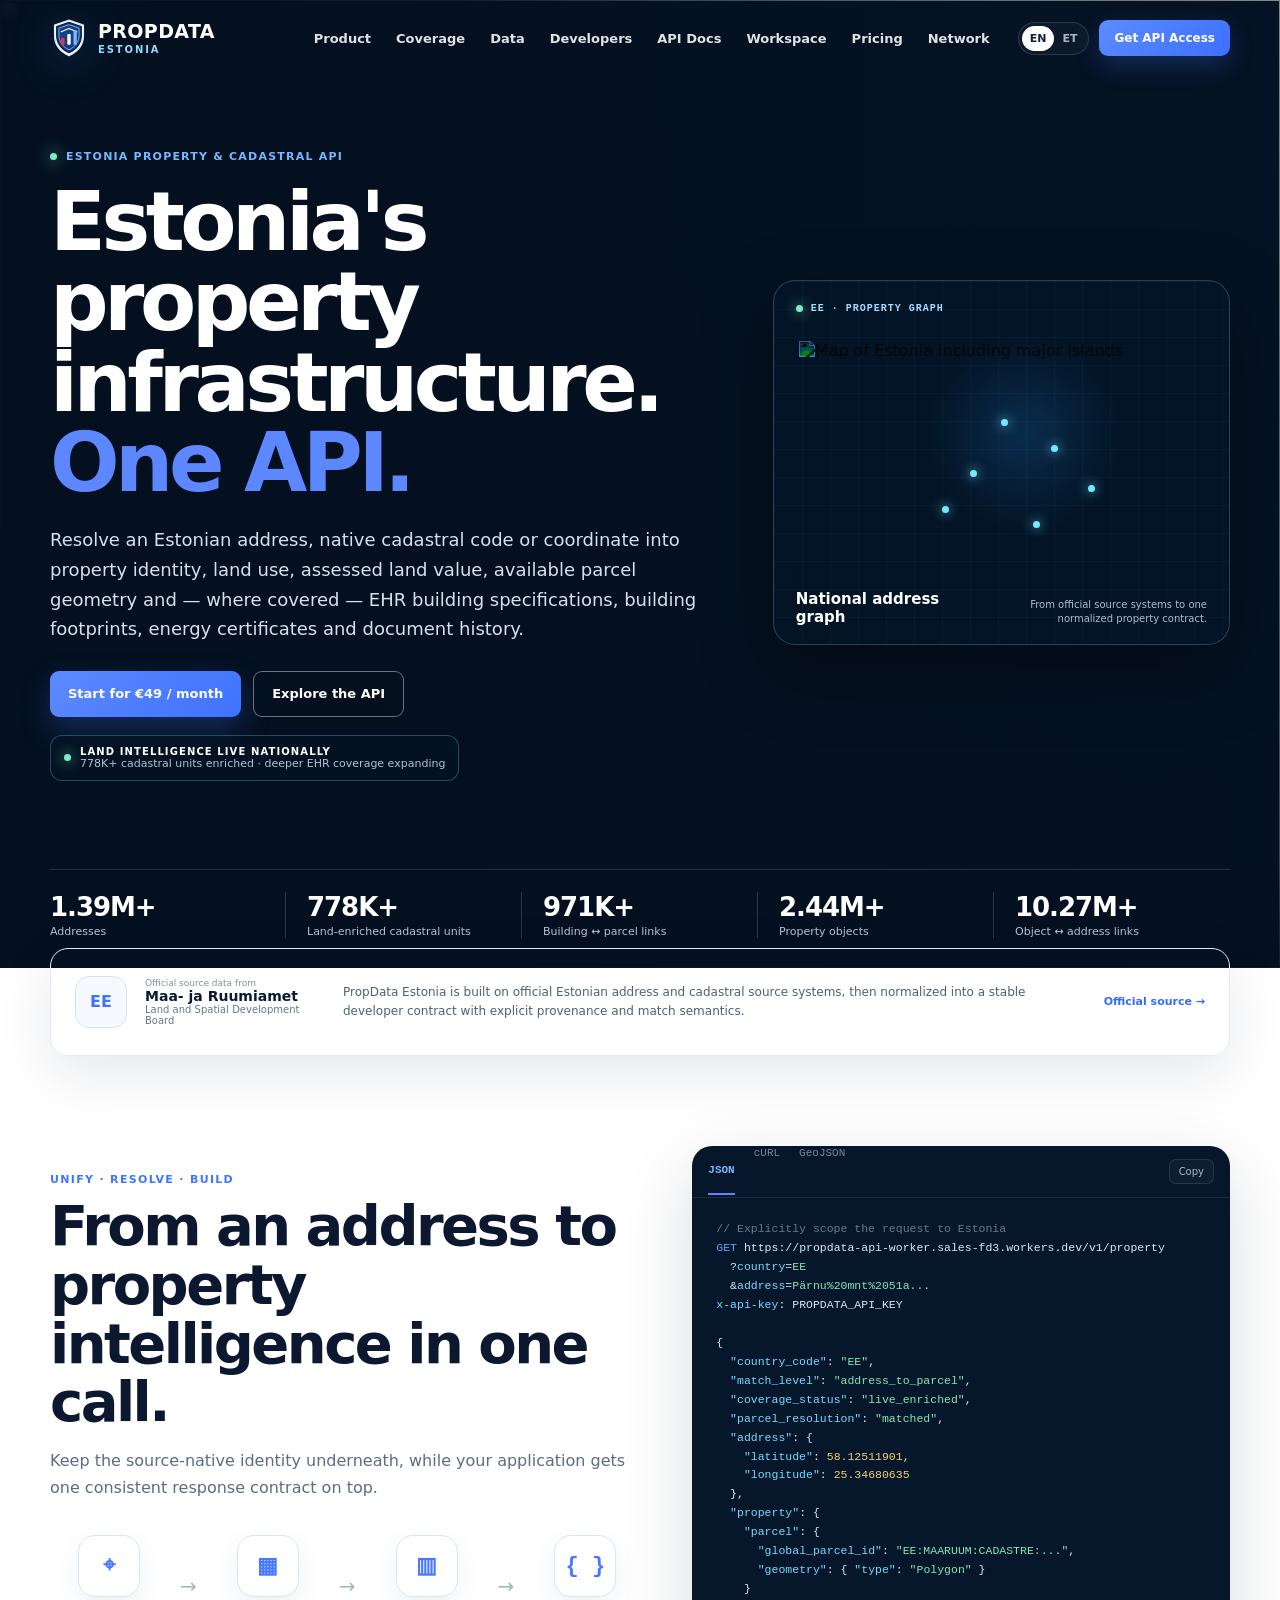
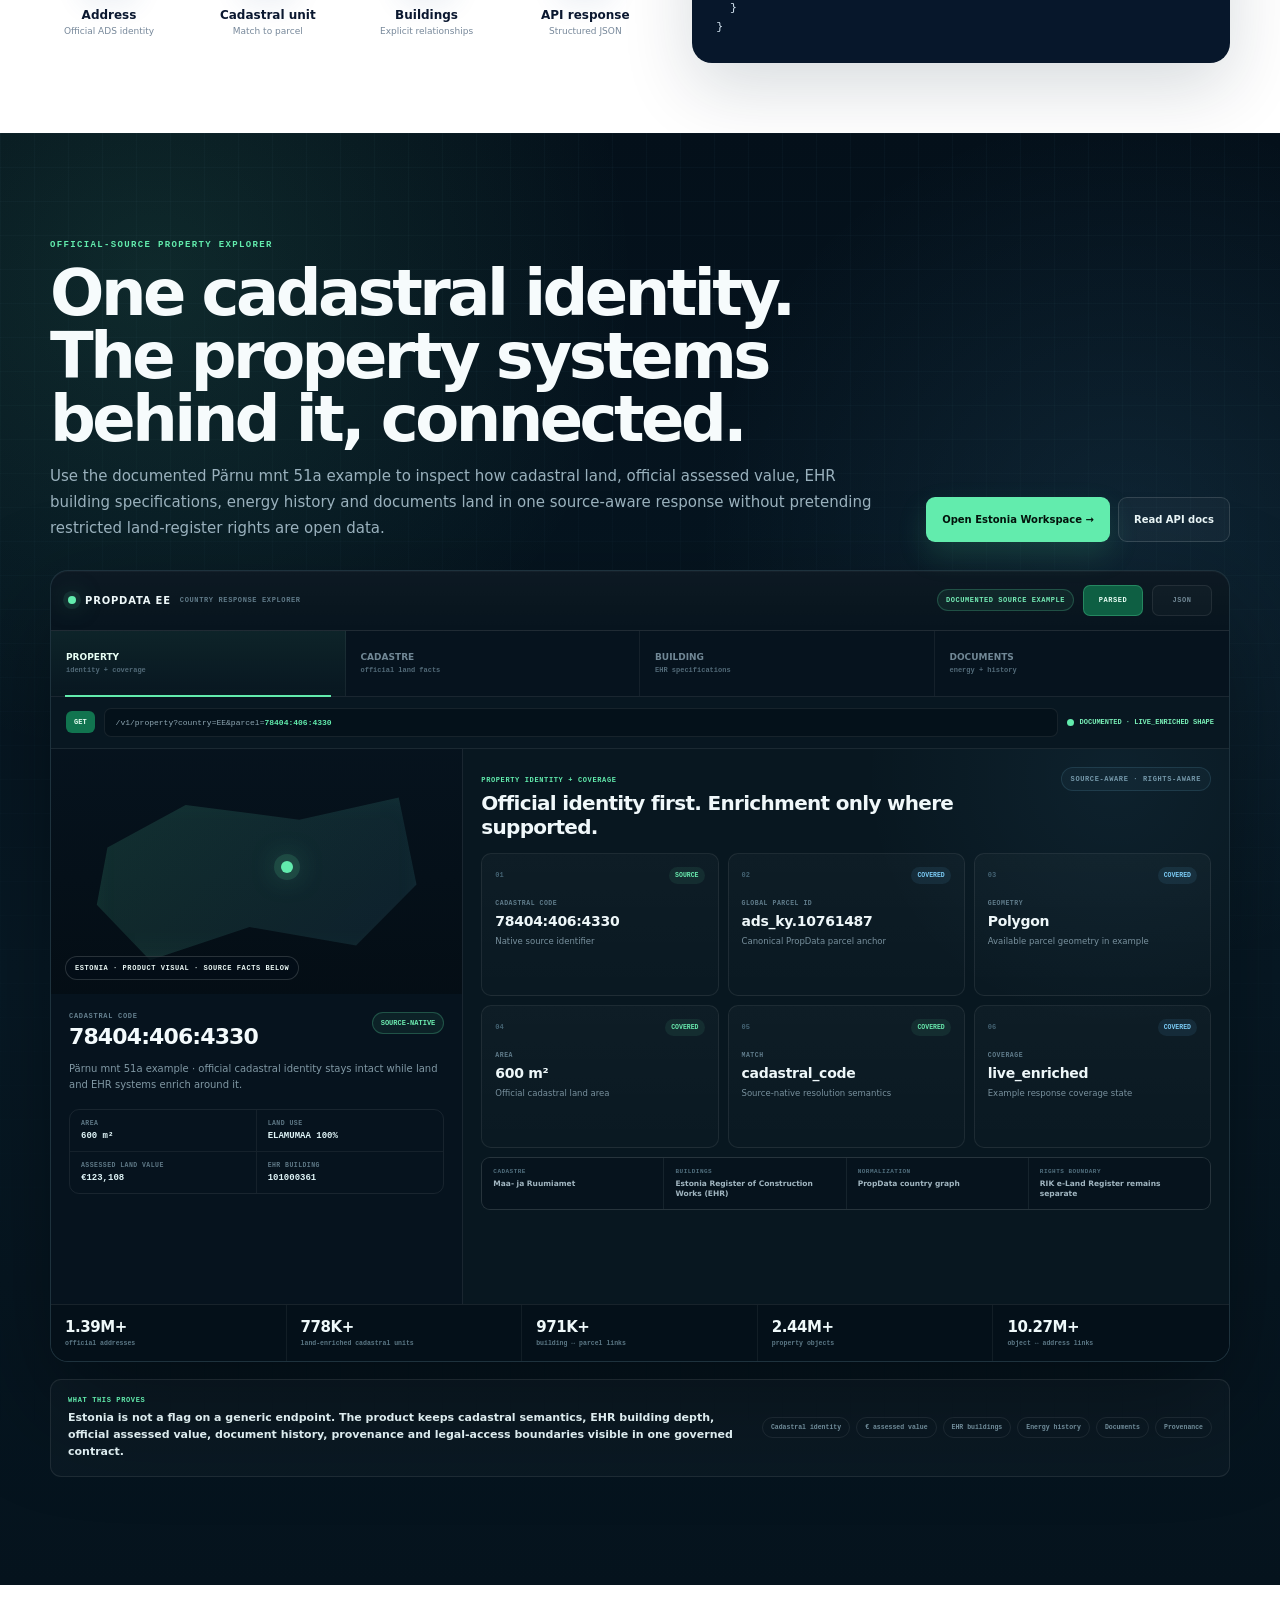
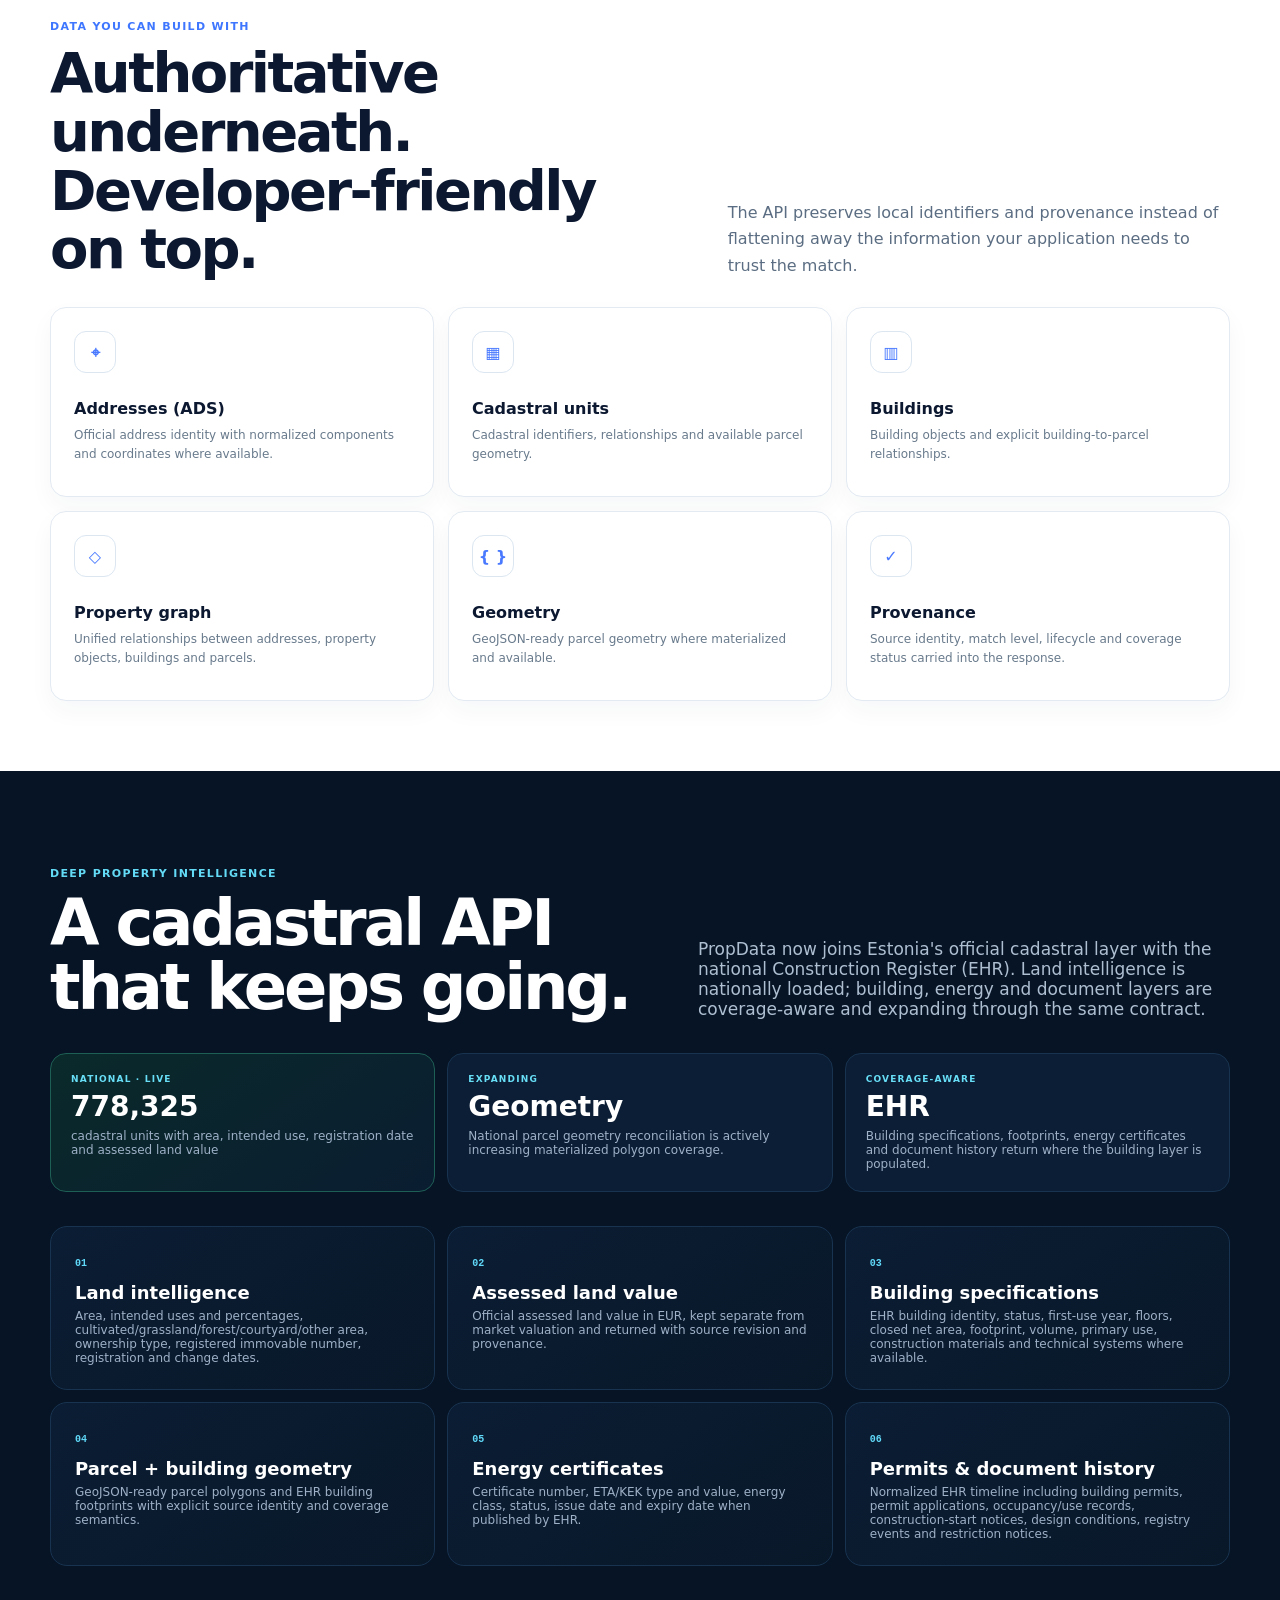
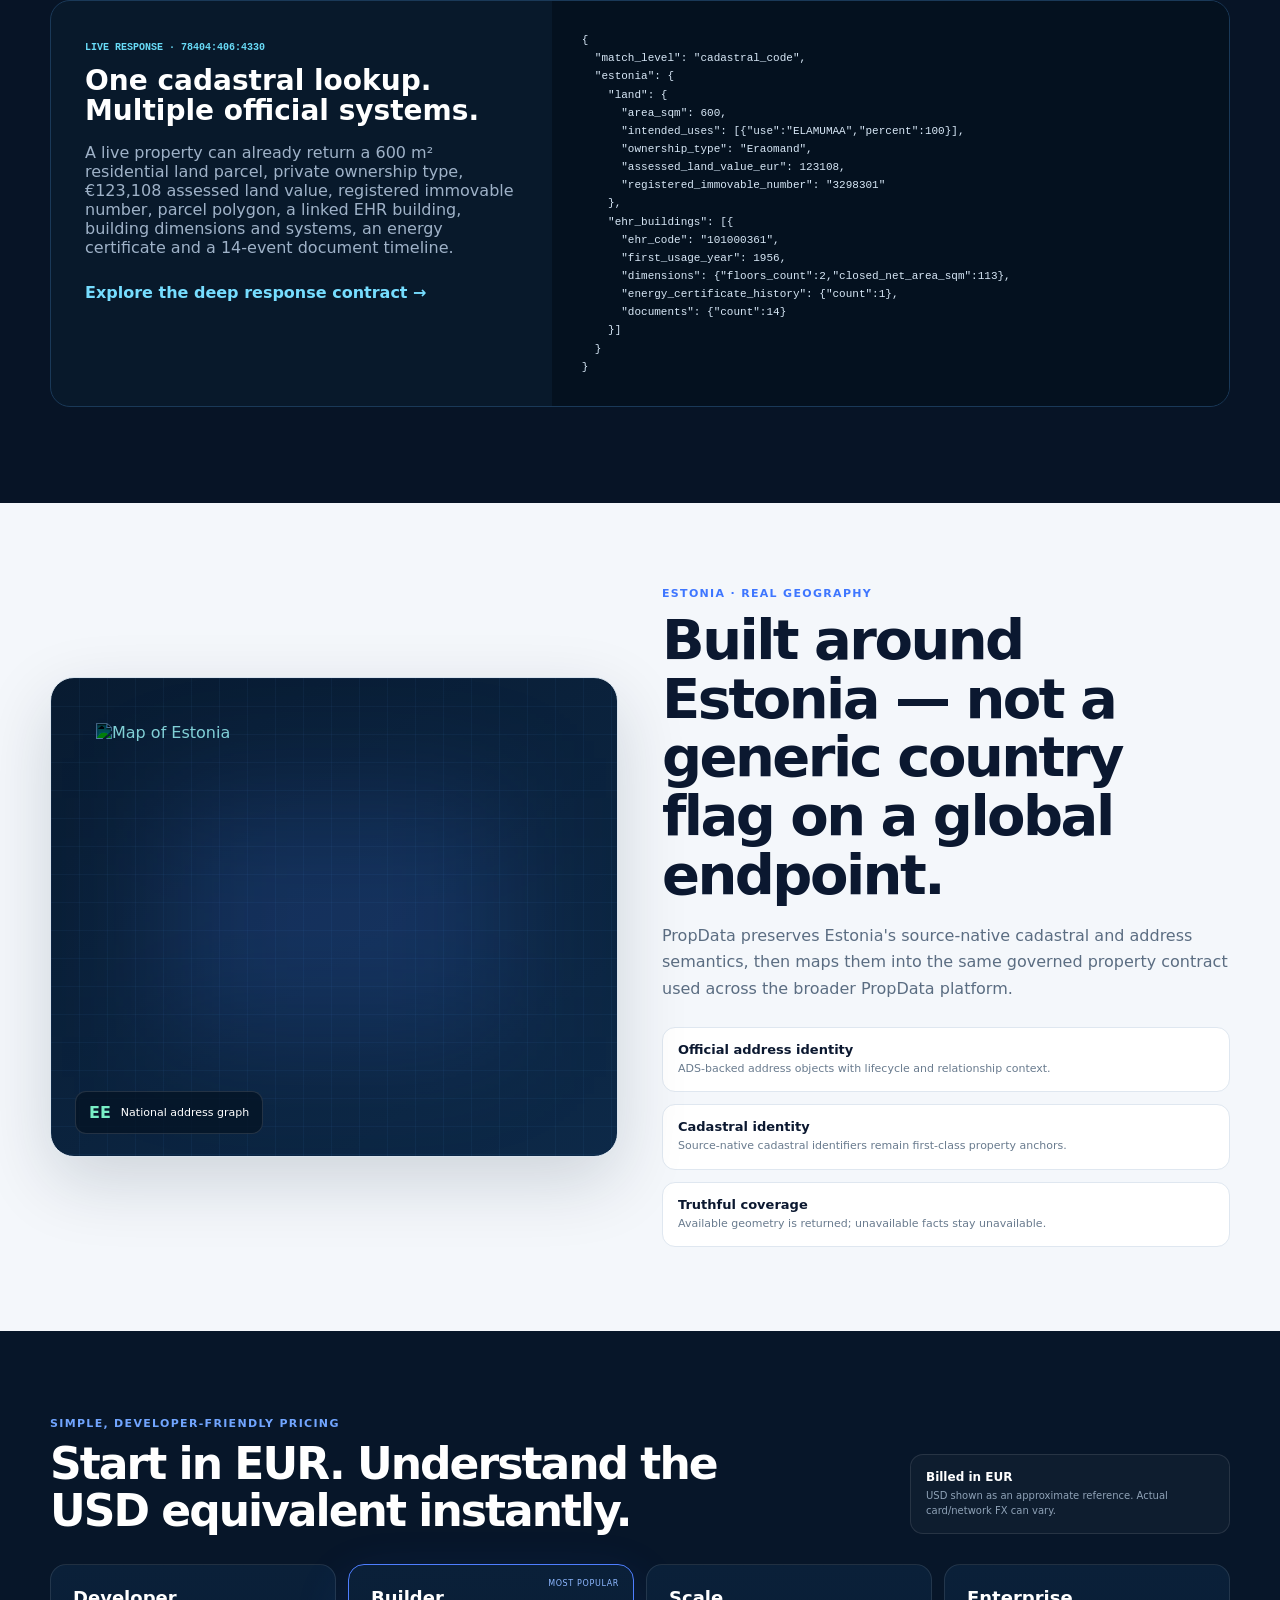
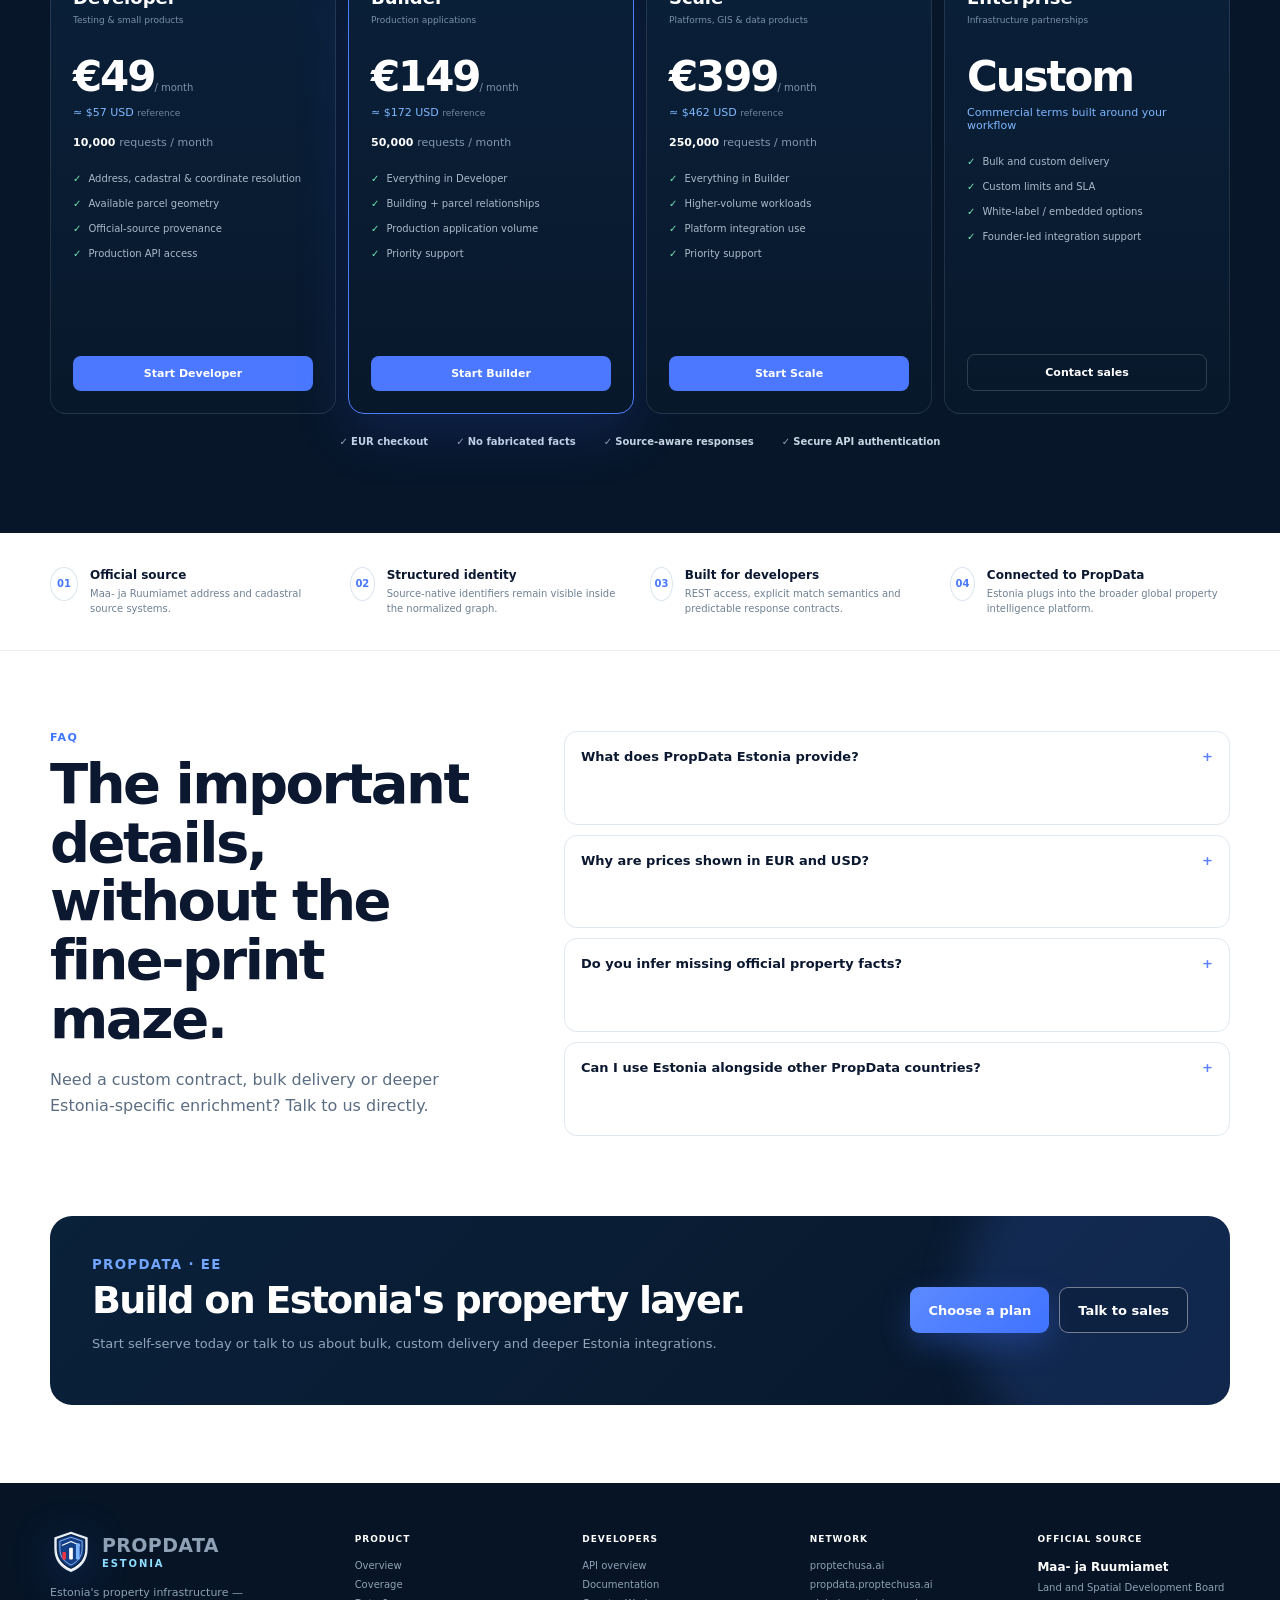
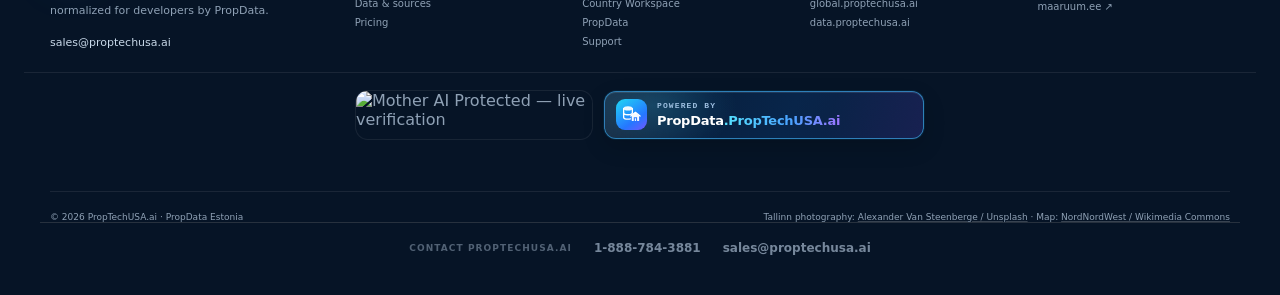
==== commit 8f4ac74d: "Add PropTechUSA GA4 to estonia surface" ====
--- a/index.html
+++ b/index.html
@@ -1,6 +1,8 @@
 <!doctype html>
 <html lang="en">
 <head>
+<script defer src="https://www.proptechusa.ai/network-analytics.js" data-proptech-surface="estonia"></script>
+
   <meta charset="utf-8">
   <meta name="viewport" content="width=device-width,initial-scale=1,viewport-fit=cover">
   <title>Estonia Property Intelligence API — Land, Buildings, Energy & Permits | PropData</title>
